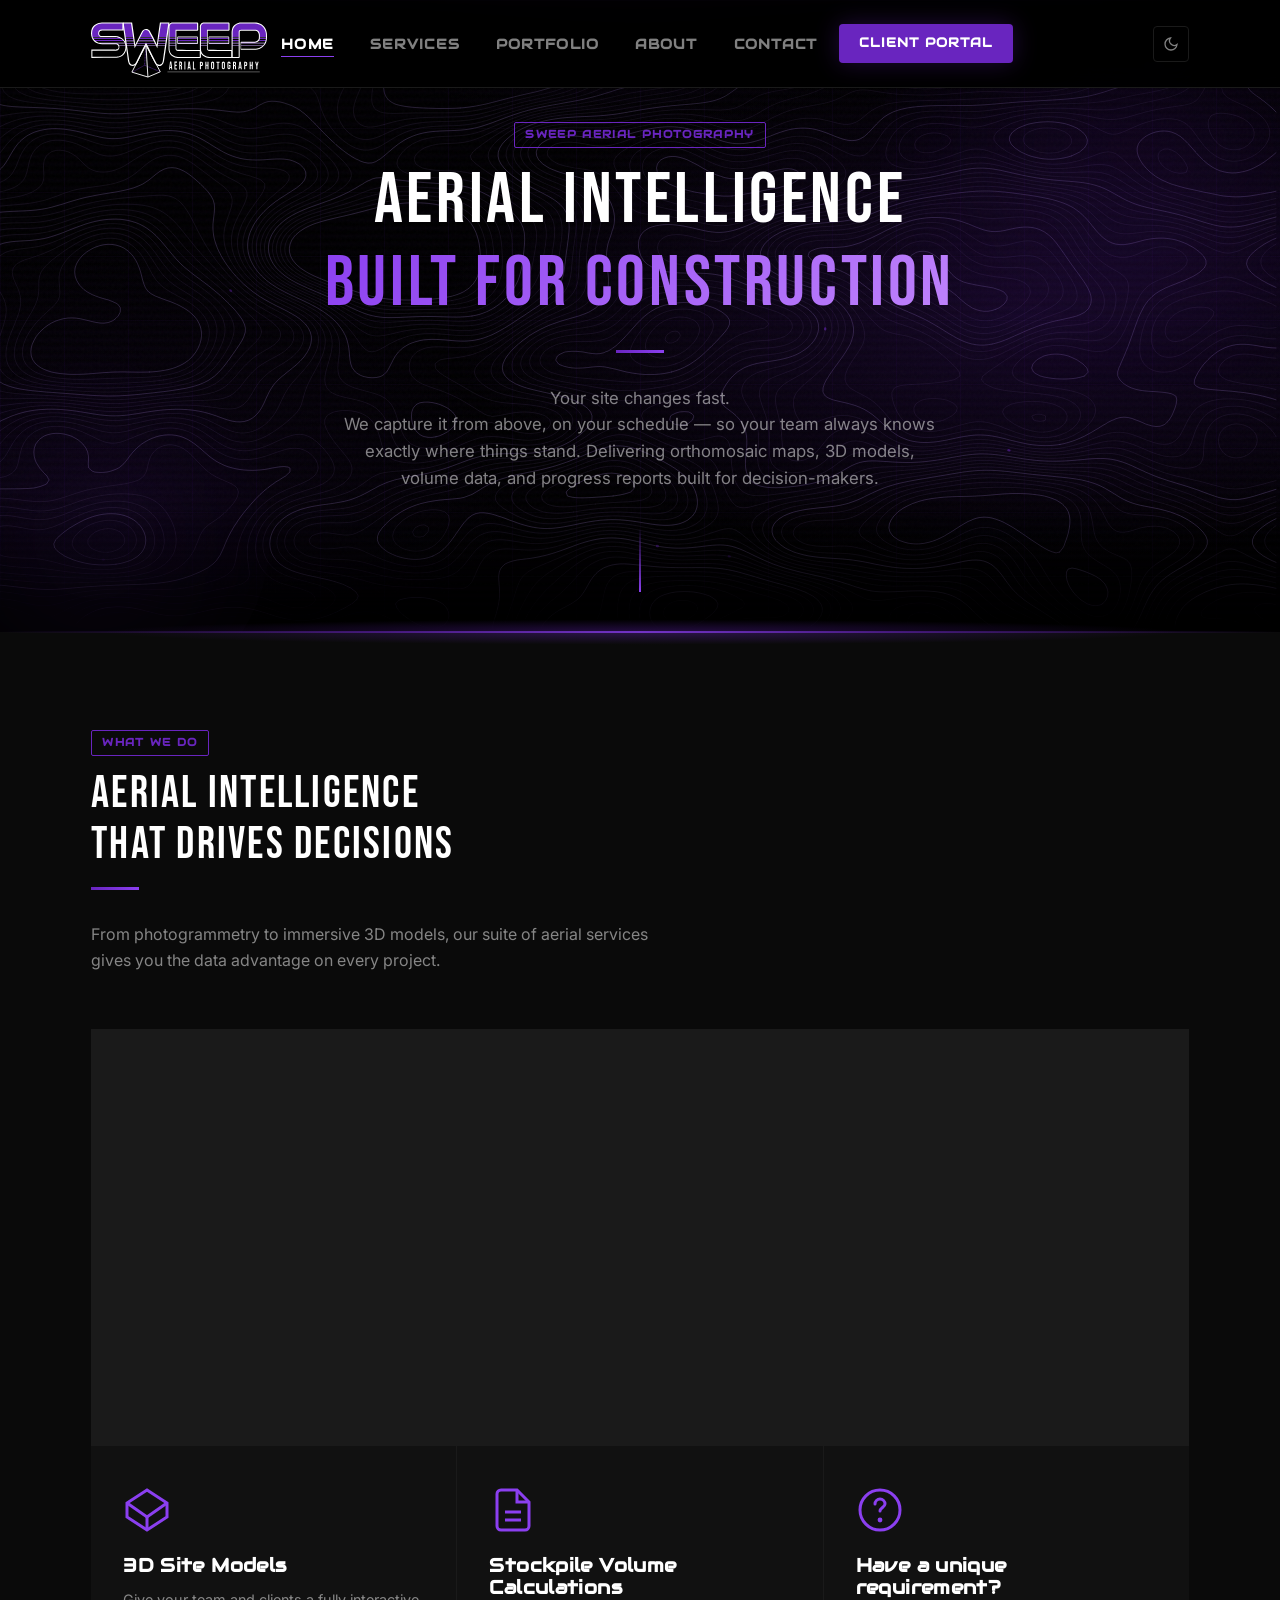
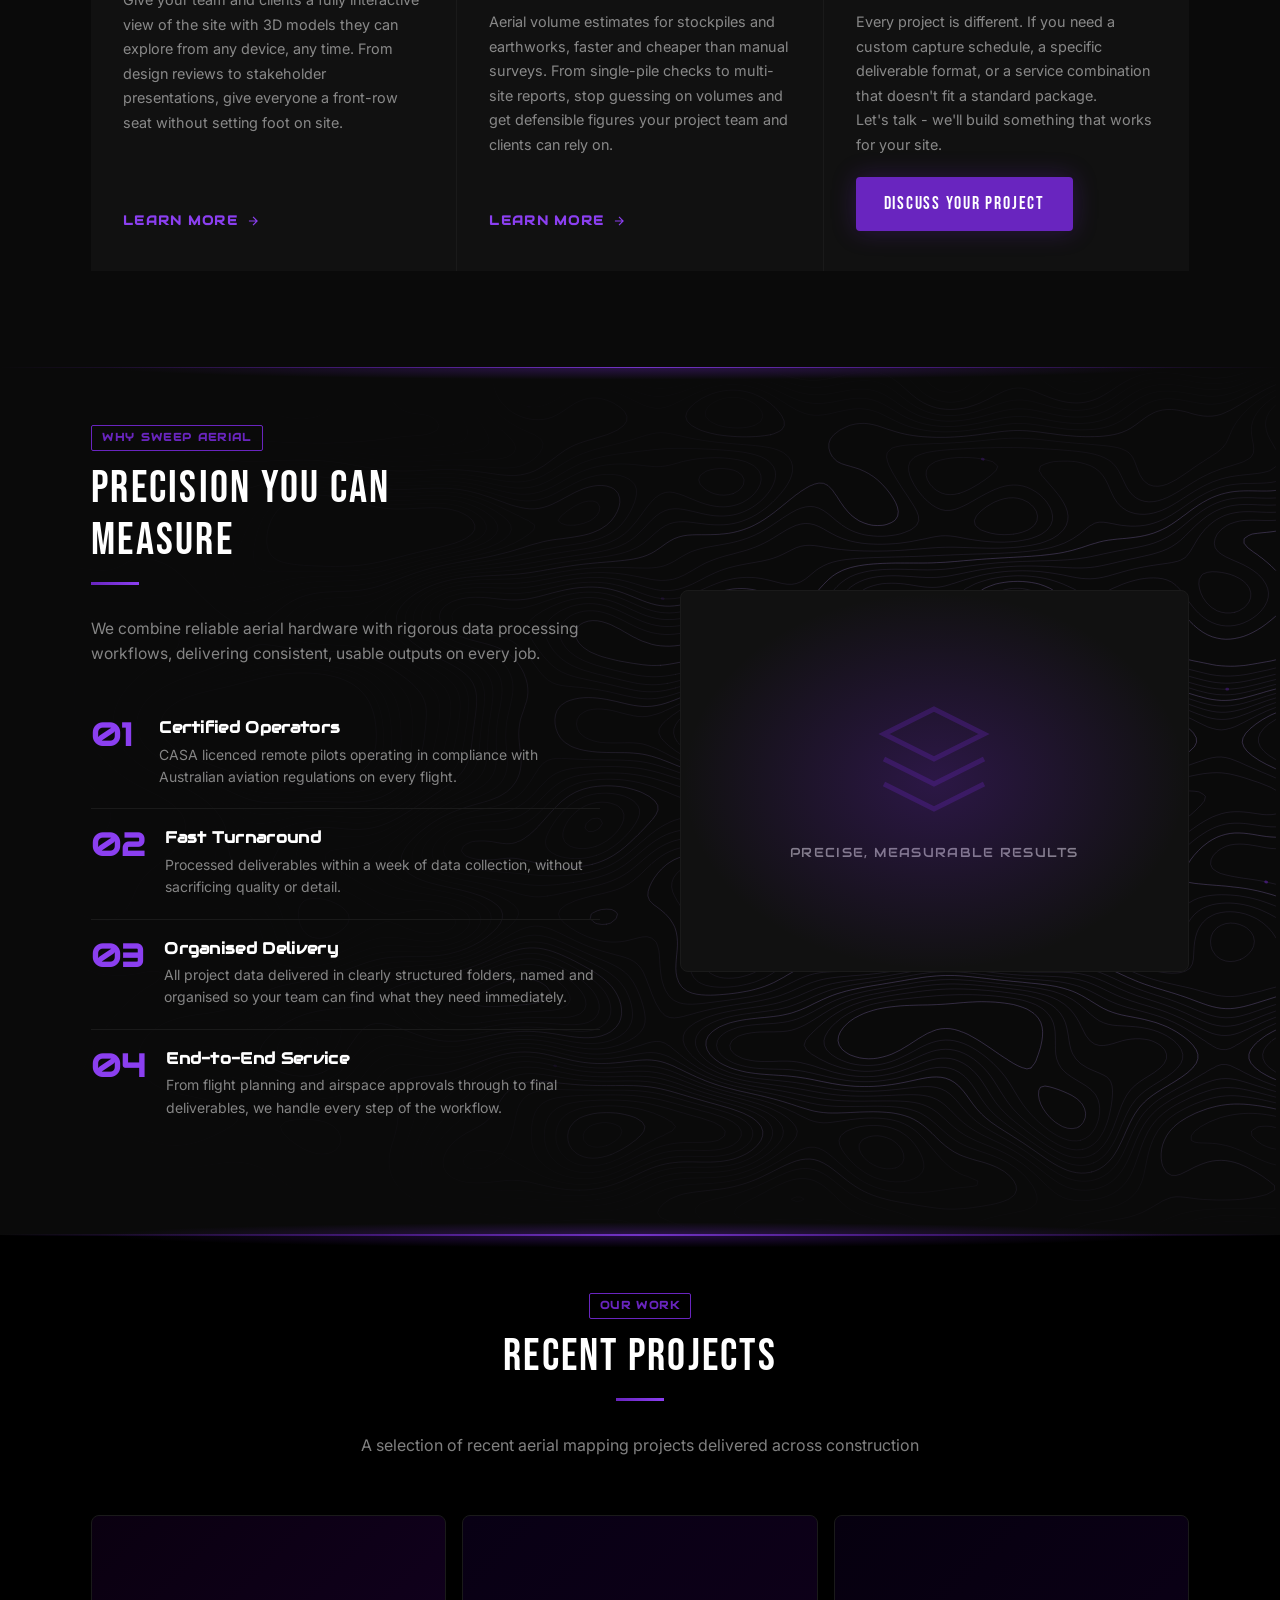
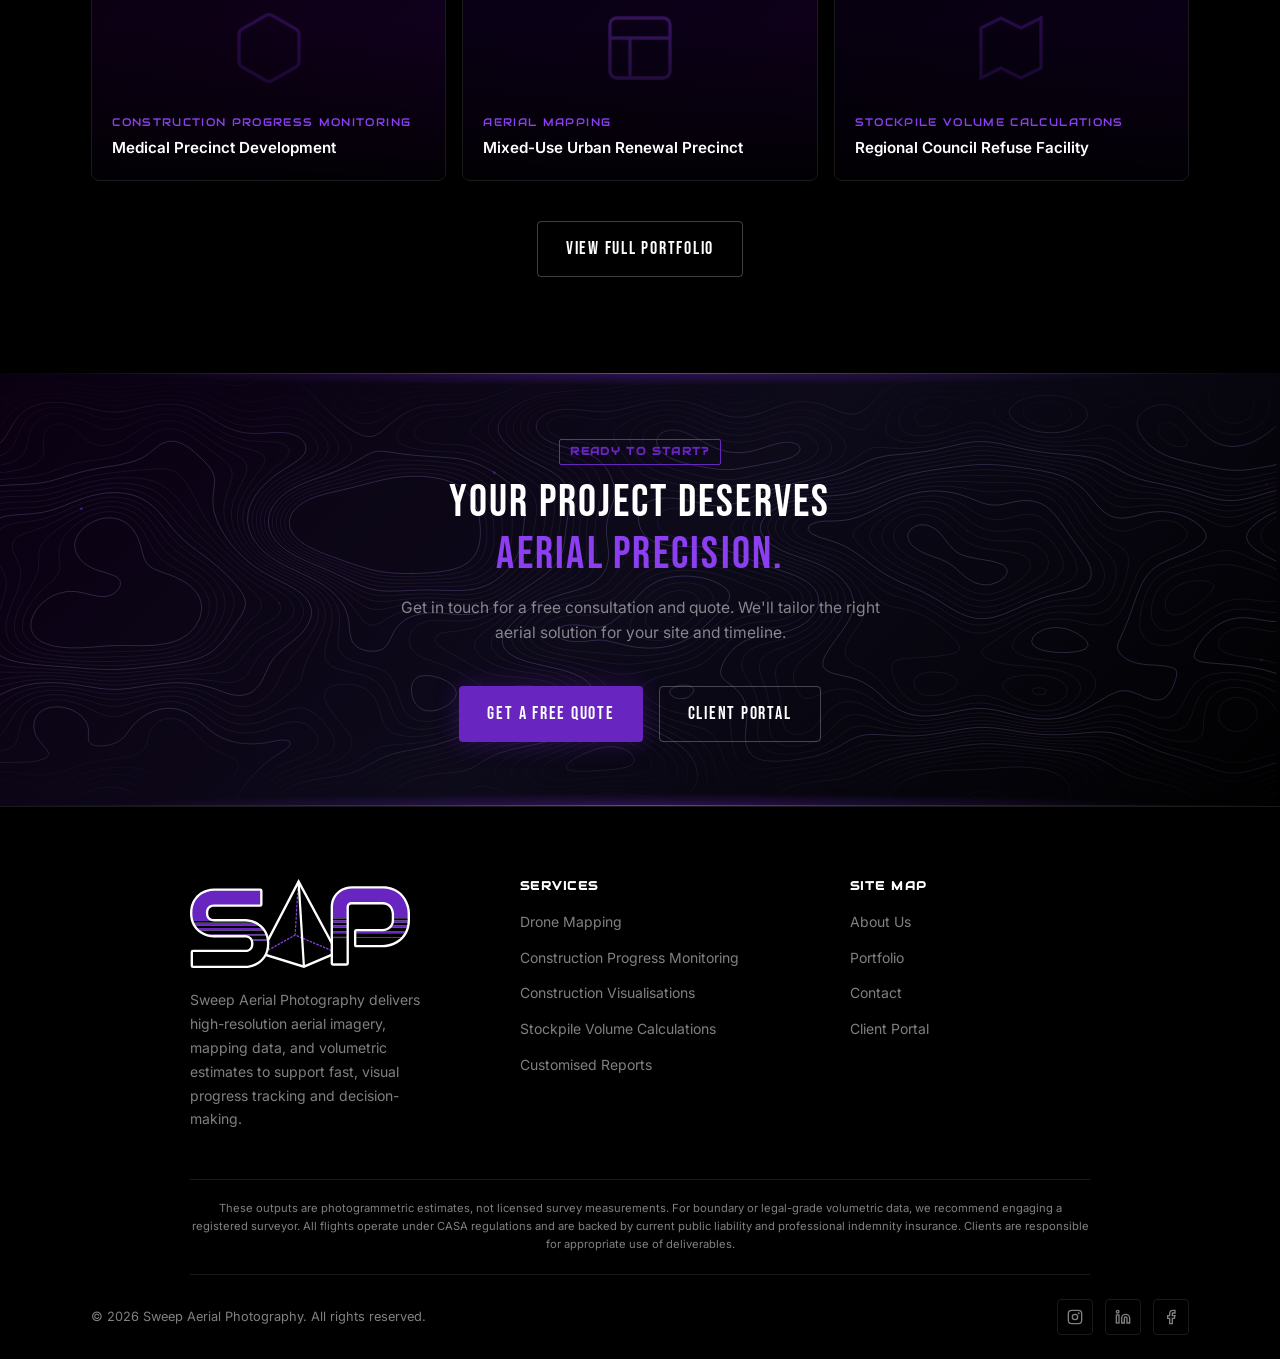
==== index.html @ 58df17b1 "Restructure URLs: home page becomes root, splash page moves to /splash - Rename index.html (coming s" ====
<!DOCTYPE html>
<html lang="en">
<head>
  <meta charset="UTF-8">
  <meta name="viewport" content="width=device-width, initial-scale=1.0">
  <link rel="preconnect" href="https://fonts.googleapis.com">
  <link rel="preconnect" href="https://fonts.gstatic.com" crossorigin>
  <meta name="author" content="Sweep Aerial Photography">
  <meta name="robots" content="index,follow">
  <meta name="twitter:image" content="https://sweepaerial.com.au/images/FullSweepLogoWhiteOutline.svg">
  <meta name="twitter:description" content="Drone mapping, aerial imagery, construction progress monitoring, stockpile volume calculations and 3D site models for the construction industry across South East Queensland. CASA-compliant operations. Fast turnaround. Get a free quote.">
  <meta name="twitter:title" content="Drone Mapping South East Queensland: Aerial Imagery & Construction Monitoring | Sweep Aerial Photography">
  <meta name="twitter:card" content="summary_large_image">
  <meta property="og:image" content="https://sweepaerial.com.au/images/FullSweepLogoWhiteOutline.svg">
  <meta property="og:url" content="https://sweepaerial.com.au/">
  <meta property="og:description" content="Drone mapping, aerial imagery, construction progress monitoring, stockpile volume calculations and 3D site models for the construction industry across South East Queensland. CASA-compliant operations. Fast turnaround. Get a free quote.">
  <meta property="og:title" content="Drone Mapping South East Queensland: Aerial Imagery & Construction Monitoring | Sweep Aerial Photography">
  <meta property="og:site_name" content="Sweep Aerial Photography">
  <meta property="og:type" content="website">
  <link rel="canonical" href="https://sweepaerial.com.au/">
  <meta name="keywords" content="drone mapping south east queensland, drone mapping brisbane, drone mapping gold coast, aerial mapping construction, construction progress monitoring, stockpile volume measurement, orthomosaic mapping, photogrammetry services, aerial photography construction">
  <title>Drone Mapping South East Queensland: Aerial Imagery & Construction Monitoring | Sweep Aerial Photography</title>
  <meta name="description" content="Drone mapping, aerial imagery, construction progress monitoring, stockpile volume calculations and 3D site models for the construction industry across South East Queensland. CASA-compliant operations. Fast turnaround. Get a free quote.">
  <link rel="icon" type="image/svg+xml" href="images/PyramidWhite.svg" id="favicon">
  <link rel="stylesheet" href="css/style.css">
  <script>(function(){var t=localStorage.getItem('theme')||'dark';document.documentElement.setAttribute('data-theme',t==='system'?(window.matchMedia('(prefers-color-scheme:dark)').matches?'dark':'light'):t);})();</script>
  <script type="application/ld+json">
{
  "@context": "https://schema.org",
  "@type": "ProfessionalService",
  "name": "Sweep Aerial Photography",
  "url": "https://sweepaerial.com.au",
  "logo": "https://sweepaerial.com.au/images/FullSweepLogoWhiteOutline.svg",
  "image": "https://sweepaerial.com.au/images/FullSweepLogoWhiteOutline.svg",
  "description": "Precision drone mapping, construction progress monitoring, stockpile volume calculations, 3D site models and construction visualisations across South East Queensland. All flight operations conducted under CASA regulations with current public liability and professional indemnity insurance.",
  "email": "hello@sweepaerial.com.au",
  "telephone": "+61411209280",
  "areaServed": { "@type": "Place", "name": "South East Queensland, Australia" },
  "serviceType": [
    "Drone Mapping",
    "Aerial Mapping",
    "Construction Progress Monitoring",
    "Stockpile Volume Calculation",
    "Construction Visualisation",
    "3D Site Models"
  ],
  "sameAs": []
}
</script>
</head>
<body>

<!-- ── Navbar ── -->
<nav class="navbar" id="navbar">
  <div class="container navbar__inner">
    <a href="index.html" class="navbar__logo">
      <img class="theme-logo" src="images/FullSweepLogoWhiteOutline.svg" alt="Sweep Aerial Photography logo — drone mapping for construction across South East Queensland" onerror="this.style.display='none'">
      
    </a>
    <ul class="navbar__links">
      <li><a href="index.html" class="active">Home</a></li>
      <li><a href="services.html">Services</a></li>
      <li><a href="portfolio.html">Portfolio</a></li>
      <li><a href="about.html">About</a></li>
      <li><a href="contact.html">Contact</a></li>
      <li><a href="portal.html" class="btn btn--primary">Client Portal</a></li>
    </ul>
    <button class="theme-toggle" id="themeToggle" aria-label="Toggle theme"></button>
    <button class="navbar__hamburger" aria-label="Menu">
      <span></span><span></span><span></span>
    </button>
  </div>
</nav>
<nav class="nav-mobile">
  <a href="index.html">Home</a>
  <a href="services.html">Services</a>
  <a href="portfolio.html">Portfolio</a>
  <a href="about.html">About</a>
  <a href="contact.html">Contact</a>
  <a href="portal.html">Client Portal</a>
</nav>

<!-- ── Hero ── -->
<section class="hero topo-bg-both">
  <div class="hero__bg"></div>
  <div class="hero__grid"></div>
  <div class="hero__noise" aria-hidden="true"></div>
  <div class="hero__scan"  aria-hidden="true"></div>
  <div class="hero__orb hero__orb--1" aria-hidden="true"></div>
  <div class="hero__orb hero__orb--2" aria-hidden="true"></div>
  
    <div class="container" style="position:relative;">
      <div class="tag fade-in">Sweep Aerial Photography</div>
        <h1 class="fade-in">Aerial Intelligence<br><span class="line-purple">Built For Construction</span></h1>
          <div class="divider divider--center fade-in"></div>
            <p class="fade-in" style="max-width:600px;margin:0 auto;font-size:1.05rem;">Your site changes fast.<br>We capture it from above, on your schedule — so your team always knows exactly where things stand. Delivering orthomosaic maps, 3D models, volume data, and progress reports built for decision-makers.</p>
    </div>
  <div class="hero__scroll">
    <div class="hero__scroll-line"></div>
  </div>
</section>

<!-- ── Services Overview ── -->
<section class="section" style="background: var(--black-soft);">
  <div class="container">
    <div class="section-header fade-in">
      <div class="tag">What We Do</div>
      <h2>Aerial Intelligence<br>That Drives Decisions</h2>
      <div class="divider"></div>
      <p>From photogrammetry to immersive 3D models, our suite of aerial services gives you the data advantage on every project.</p>
    </div>
    <div class="services-grid">
      <div class="service-card fade-in">
        <div class="service-card__icon">
          <svg viewBox="0 0 24 24" fill="none" stroke="currentColor" stroke-width="1.5">
            <polygon points="1 6 1 22 8 18 16 22 23 18 23 2 16 6 8 2 1 6"/>
            <line x1="8" y1="2" x2="8" y2="18"/>
            <line x1="16" y1="6" x2="16" y2="22"/>
          </svg>
        </div>
        <h3>Aerial Mapping</h3>
        <p>Capture your site in full detail with high-resolution aerial mapping. From early-stage planning to as-built documentation, skip the slow ground surveys and get the complete spatial picture in a single flight.</p>
        <a href="services.html" class="service-card__link">Learn more <svg width="14" height="14" viewBox="0 0 24 24" fill="none" stroke="currentColor" stroke-width="2"><path d="M5 12h14M12 5l7 7-7 7"/></svg></a>
      </div>
      <div class="service-card fade-in fade-in--delay-1">
        <div class="service-card__icon">
          <svg viewBox="0 0 24 24" fill="none" stroke="currentColor" stroke-width="1.5">
            <polygon points="12 2 2 7 12 12 22 7 12 2"/>
            <polyline points="2 17 12 22 22 17"/>
            <polyline points="2 12 12 17 22 12"/>
          </svg>
        </div>
        <h3>Construction Progress Monitoring</h3>
        <p>Document your project from above with scheduled drone captures. From groundbreaking to handover, cut the back-and-forth while tracking progress - evidencing disputes, and keeping stakeholders informed - reducing the need for site visits.</p>
        <a href="services.html" class="service-card__link">Learn more <svg width="14" height="14" viewBox="0 0 24 24" fill="none" stroke="currentColor" stroke-width="2"><path d="M5 12h14M12 5l7 7-7 7"/></svg></a>
      </div>
      <div class="service-card fade-in fade-in--delay-2">
        <div class="service-card__icon">
          <svg viewBox="0 0 24 24" fill="none" stroke="currentColor" stroke-width="1.5">
            <line x1="12" y1="2" x2="12" y2="22"/>
            <circle cx="12" cy="12" r="3"/>
            <polyline points="7 9 4 12 7 15"/>
            <polyline points="17 9 20 12 17 15"/>
          </svg>
        </div>
        <h3>Construction Visualisations</h3>
        <p>Bring your project to life for clients with polished aerial stills and edited video. From progress reviews to milestone presentations - replace phone snaps with imagery that actually shows the scale and detail of your work.</p>
        <a href="services.html" class="service-card__link">Learn more <svg width="14" height="14" viewBox="0 0 24 24" fill="none" stroke="currentColor" stroke-width="2"><path d="M5 12h14M12 5l7 7-7 7"/></svg></a>
      </div>
      <div class="service-card fade-in">
        <div class="service-card__icon">
          <svg viewBox="0 0 24 24" fill="none" stroke="currentColor" stroke-width="1.5">
            <polygon points="12 2 22 8.5 22 15.5 12 22 2 15.5 2 8.5 12 2"/>
            <line x1="12" y1="22" x2="12" y2="15.5"/>
            <polyline points="22 8.5 12 15.5 2 8.5"/>
          </svg>
        </div>
        <h3>3D Site Models</h3>
        <p>Give your team and clients a fully interactive view of the site with 3D models they can explore from any device, any time. From design reviews to stakeholder presentations, give everyone a front-row seat without setting foot on site.</p>
        <a href="services.html" class="service-card__link">Learn more <svg width="14" height="14" viewBox="0 0 24 24" fill="none" stroke="currentColor" stroke-width="2"><path d="M5 12h14M12 5l7 7-7 7"/></svg></a>
      </div>
      <div class="service-card fade-in fade-in--delay-1">
        <div class="service-card__icon">
          <svg viewBox="0 0 24 24" fill="none" stroke="currentColor" stroke-width="1.5">
            <path d="M14 2H6a2 2 0 00-2 2v16a2 2 0 002 2h12a2 2 0 002-2V8z"/>
            <polyline points="14 2 14 8 20 8"/>
            <line x1="16" y1="13" x2="8" y2="13"/>
            <line x1="16" y1="17" x2="8" y2="17"/>
          </svg>
        </div>
        <h3>Stockpile Volume Calculations</h3>
        <p>Aerial volume estimates for stockpiles and earthworks, faster and cheaper than manual surveys. From single-pile checks to multi-site reports, stop guessing on volumes and get defensible figures your project team and clients can rely on.</p>
        <a href="services.html" class="service-card__link">Learn more <svg width="14" height="14" viewBox="0 0 24 24" fill="none" stroke="currentColor" stroke-width="2"><path d="M5 12h14M12 5l7 7-7 7"/></svg></a>
      </div>
      <div class="service-card fade-in fade-in--delay-2">
        <div class="service-card__icon">
          <svg viewBox="0 0 24 24" fill="none" stroke="currentColor" stroke-width="1.5" stroke-linecap="round" stroke-linejoin="round">
            <circle cx="12" cy="12" r="10"/>
            <path d="M9.5 9a2.5 2.5 0 015 0c0 1.5-2.5 2-2.5 3.5"/>
            <circle cx="12" cy="17" r="1.2" fill="currentColor" stroke="none"/>
          </svg>
        </div>
        <h3>Have a unique requirement?</h3>
        <p>Every project is different. If you need a custom capture schedule, a specific deliverable format, or a service combination that doesn't fit a standard package.
          <br>Let's talk - we'll build something that works for your site.</p>
        <a href="contact.html" class="btn btn--primary">Discuss Your Project</a>
      </div>
    </div>
  </div>
</section>

<!-- ── Why Us ── -->
<section class="section why-us topo-bg-right">
  <div class="container">
    <div class="why-us__grid">
      <div>
        <div class="tag fade-in">Why Sweep Aerial</div>
        <h2 class="fade-in">Precision You Can<br>Measure</h2>
        <div class="divider fade-in"></div>
        <p class="fade-in">We combine reliable aerial hardware with rigorous data processing workflows, delivering consistent, usable outputs on every job.</p>
        <div class="why-us__list">
          <div class="why-us__item fade-in">
            <div class="why-us__num">01</div>
            <div class="why-us__text">
              <h4>Certified Operators</h4>
              <p>CASA licenced remote pilots operating in compliance with Australian aviation regulations on every flight.</p>
            </div>
          </div>
          <div class="why-us__item fade-in fade-in--delay-1">
            <div class="why-us__num">02</div>
            <div class="why-us__text">
              <h4>Fast Turnaround</h4>
              <p>Processed deliverables within a week of data collection, without sacrificing quality or detail.</p>
            </div>
          </div>
          <div class="why-us__item fade-in fade-in--delay-2">
            <div class="why-us__num">03</div>
            <div class="why-us__text">
              <h4>Organised Delivery</h4>
              <p>All project data delivered in clearly structured folders, named and organised so your team can find what they need immediately.</p>
            </div>
          </div>
          <div class="why-us__item fade-in fade-in--delay-3">
            <div class="why-us__num">04</div>
            <div class="why-us__text">
              <h4>End-to-End Service</h4>
              <p>From flight planning and airspace approvals through to final deliverables, we handle every step of the workflow.</p>
            </div>
          </div>
        </div>
      </div>
      <div class="why-us__visual fade-in">
        <div class="why-us__glow"></div>
        <div class="why-us__visual-inner">
          <svg viewBox="0 0 24 24" fill="none" stroke="currentColor" stroke-width="1">
            <path d="M12 2L2 7l10 5 10-5-10-5z"/>
            <path d="M2 17l10 5 10-5"/>
            <path d="M2 12l10 5 10-5"/>
          </svg>
          <p>Precise, measurable results</p>
        </div>
      </div>
    </div>
  </div>
</section>

<!-- ── Portfolio Preview ── -->
<section class="section" style="background:var(--black);">
  <div class="container">
    <div class="section-header section-header--center fade-in">
      <div class="tag">Our Work</div>
      <h2>Recent Projects</h2>
      <div class="divider divider--center"></div>
      <p>A selection of recent aerial mapping projects delivered across construction</p>
    </div>
    <div class="portfolio-grid">
      <div class="portfolio-card fade-in">
        <div class="portfolio-card__bg" style="background:linear-gradient(135deg,#0a0010,#120020);">
          <svg width="80" height="80" viewBox="0 0 24 24" fill="none" stroke="#6925bf" stroke-width="1" opacity="0.3"><path d="M21 16V8a2 2 0 00-1-1.73l-7-4a2 2 0 00-2 0l-7 4A2 2 0 003 8v8a2 2 0 001 1.73l7 4a2 2 0 002 0l7-4A2 2 0 0021 16z"/></svg>
        </div>
        <div class="portfolio-card__overlay">
          <div class="portfolio-card__type">Construction Progress Monitoring</div>
          <div class="portfolio-card__title">Medical Precinct Development</div>
        </div>
      </div>
      <div class="portfolio-card fade-in fade-in--delay-1">
        <div class="portfolio-card__bg" style="background:linear-gradient(135deg,#080014,#0f001a);">
          <svg width="80" height="80" viewBox="0 0 24 24" fill="none" stroke="#8b3ff0" stroke-width="1" opacity="0.3"><rect x="3" y="3" width="18" height="18" rx="2"/><path d="M3 9h18M9 21V9"/></svg>
        </div>
        <div class="portfolio-card__overlay">
          <div class="portfolio-card__type">Aerial Mapping</div>
          <div class="portfolio-card__title">Mixed-Use Urban Renewal Precinct</div>
        </div>
      </div>
      <div class="portfolio-card fade-in fade-in--delay-2">
        <div class="portfolio-card__bg" style="background:linear-gradient(135deg,#06000f,#0c0018);">
          <svg width="80" height="80" viewBox="0 0 24 24" fill="none" stroke="#6925bf" stroke-width="1" opacity="0.3"><polygon points="3 6 9 3 15 6 21 3 21 18 15 21 9 18 3 21 3 6"/></svg>
        </div>
        <div class="portfolio-card__overlay">
          <div class="portfolio-card__type">Stockpile Volume Calculations</div>
          <div class="portfolio-card__title">Regional Council Refuse Facility</div>
        </div>
      </div>
    </div>
    <div class="text-center fade-in">
      <a href="portfolio.html" class="btn btn--outline">View Full Portfolio</a>
    </div>
  </div>
</section>

<!-- ── CTA ── -->
<section class="section--sm topo-bg-both cta-banner">
  <div class="container text-center">
    <div class="tag fade-in">Ready to Start?</div>
    <h2 class="fade-in" style="margin-bottom:16px;">Your Project Deserves<br><span class="text-purple">Aerial Precision.</span></h2>
    <p class="fade-in" style="max-width:500px;margin:0 auto 40px;">Get in touch for a free consultation and quote. We'll tailor the right aerial solution for your site and timeline.</p>
    <div style="display:flex;gap:16px;justify-content:center;flex-wrap:wrap;" class="fade-in">
      <a href="contact.html" class="btn btn--primary">Get a Free Quote</a>
      <a href="portal.html" class="btn btn--outline">Client Portal</a>
    </div>
  </div>
</section>

<!-- ── Footer ── -->
<footer class="footer">
  <div class="container">
    <div class="footer__grid">
      <div class="footer__brand">
        <div class="footer__brand-logo">
          <img class="theme-logo theme-logo--sap" src="images/SAPWhite.svg" alt="Sweep Aerial Photography drone mapping services South East Queensland" onerror="this.style.display='none'">
        </div>
      <p>Sweep Aerial Photography delivers high-resolution aerial imagery, mapping data, and volumetric estimates to support fast, visual progress tracking and decision-making.</p>
      </div>
      <div class="footer__col">
        <h5>Services</h5>
        <ul>
          <li><a href="services.html">Drone Mapping</a></li>
          <li><a href="services.html">Construction Progress Monitoring</a></li>
          <li><a href="services.html">Construction Visualisations</a></li>
          <li><a href="services.html">Stockpile Volume Calculations</a></li>
          <li><a href="services.html">Customised Reports</a></li>
        </ul>
      </div>
      <div class="footer__col">
        <h5>Site Map</h5>
        <ul>
          <li><a href="about.html">About Us</a></li>
          <li><a href="portfolio.html">Portfolio</a></li>
          <li><a href="contact.html">Contact</a></li>
          <li><a href="portal.html">Client Portal</a></li>
        </ul>
      </div>
    </div>
    <div class="footer__disclaimer">
      These outputs are photogrammetric estimates, not licensed survey measurements. For boundary or legal-grade volumetric data, we recommend engaging a registered surveyor. All flights operate under CASA regulations and are backed by current public liability and professional indemnity insurance. Clients are responsible for appropriate use of deliverables.
    </div>
    <div class="footer__bottom">
      <div class="footer__copy">&copy; 2026 Sweep Aerial Photography. All rights reserved.</div>
      <div class="footer__social">
        <a href="#" aria-label="Instagram">
          <svg viewBox="0 0 24 24" fill="none" stroke="currentColor" stroke-width="2"><rect x="2" y="2" width="20" height="20" rx="5"/><circle cx="12" cy="12" r="4"/><circle cx="17.5" cy="6.5" r="0.5" fill="currentColor"/></svg>
        </a>
        <a href="#" aria-label="LinkedIn">
          <svg viewBox="0 0 24 24" fill="none" stroke="currentColor" stroke-width="2"><path d="M16 8a6 6 0 016 6v7h-4v-7a2 2 0 00-2-2 2 2 0 00-2 2v7h-4v-7a6 6 0 016-6z"/><rect x="2" y="9" width="4" height="12"/><circle cx="4" cy="4" r="2"/></svg>
        </a>
        <a href="#" aria-label="Facebook">
          <svg viewBox="0 0 24 24" fill="none" stroke="currentColor" stroke-width="2"><path d="M18 2h-3a5 5 0 00-5 5v3H7v4h3v8h4v-8h3l1-4h-4V7a1 1 0 011-1h3z"/></svg>
        </a>
      </div>
    </div>
  </div>
</footer>

<script src="js/main.js"></script>
</body>
</html>
---- css/style.css ----
/* ============================================
   SWEEP AERIAL PHOTOGRAPHY - Main Stylesheet
   ============================================ */

@import url('https://fonts.googleapis.com/css2?family=Audiowide&family=Bebas+Neue&family=Inter:wght@300;400;500;600&display=swap');

:root {
  --purple: #6925bf;
  --purple-light: #8b3ff0;
  --purple-dark: #4a1a8a;
  --purple-glow: rgba(105, 37, 191, 0.3);
  --black: #000000;
  --black-soft: #0a0a0a;
  --black-card: #111111;
  --black-border: #1a1a1a;
  --white: #ffffff;
  --white-dim: rgba(255, 255, 255, 0.85);
  --white-muted: rgba(255, 255, 255, 0.5);
  --white-subtle: rgba(255, 255, 255, 0.08);
  --font-heading: 'Audiowide', sans-serif;
  --font-accent: 'Bebas Neue', sans-serif;
  --font-body: 'Inter', sans-serif;
  --nav-height: 88px;
  --radius: 4px;
  --radius-lg: 8px;
  --transition: 0.3s cubic-bezier(0.4, 0, 0.2, 1);
}

/* ── Reset ── */
*, *::before, *::after { box-sizing: border-box; margin: 0; padding: 0; }
html { scroll-behavior: smooth; font-size: 16px; background-color: var(--black); }
body {
  font-family: var(--font-body);
  color: var(--white-dim);
  line-height: 1.6;
  overflow-x: hidden;
  position: relative;
}
/* Topo map background helpers. Apply one of these to a section (or
   to body) to overlay the topographic background.

   - .topo-bg-right : full on the right, fades out to the left
   - .topo-bg-left  : full on the left,  fades out to the right
   - .topo-bg-both  : full width, fades only at top and bottom
*/
.topo-bg-right,
.topo-bg-left,
.topo-bg-both {
  position: relative;
}
.topo-bg-right::before,
.topo-bg-left::before,
.topo-bg-both::before {
  content: "";
  position: absolute;
  inset: 0;
  pointer-events: none;
  z-index: 0;
  background-image: url('../images/topo-bg.svg');
  background-size: cover;
  background-repeat: no-repeat;
  opacity: 0.75;
}
.topo-bg-right::before { background-position: right center; }
.topo-bg-left::before  { background-position: left center;  }
.topo-bg-both::before  { background-position: center;       }
.carousel__card.topo-bg-right::before { background-image: url('../images/topo-bg-static.svg'); opacity: 1; filter: brightness(1.6) contrast(1.4); }
.carousel__card.topo-bg-right::after { opacity: 0.5; }
/* When applied to body, the topo should be fixed and behind everything. */
body.topo-bg-right::before,
body.topo-bg-left::before,
body.topo-bg-both::before {
  position: fixed;
  z-index: -1;
}
/* Lift direct children of a hero with topo above the pseudo-element. */
/* Lift content above the topo pseudo on any topo-bg section. */
.topo-bg-left > *,
.topo-bg-right > *,
.topo-bg-both > * { position: relative; z-index: 1; }
/* Hero is special: orbs/noise/scan are also direct children and
   should stay behind. Lift the content container + scroll indicator
   to a higher z-index than those decorative layers. */
.hero > .container,
.hero > .hero__scroll { z-index: 2; }
.hero > .hero__bg,
.hero > .hero__grid,
.hero > .hero__noise,
.hero > .hero__scan,
.hero > .hero__orb { z-index: 0; }

/* Topo sections get a soft vertical fade on the topo itself at top
   AND bottom, composited with the horizontal side-mask. */
.topo-bg-left::before {
  -webkit-mask-image:
    linear-gradient(to left,   transparent 0%, rgba(0,0,0,0.15) 35%, #000 65%),
    linear-gradient(to bottom, transparent 0%, #000 18%, #000 82%, transparent 100%);
          mask-image:
    linear-gradient(to left,   transparent 0%, rgba(0,0,0,0.15) 35%, #000 65%),
    linear-gradient(to bottom, transparent 0%, #000 18%, #000 82%, transparent 100%);
  -webkit-mask-composite: source-in;
          mask-composite: intersect;
}
.topo-bg-right::before {
  -webkit-mask-image:
    linear-gradient(to right,  transparent 0%, rgba(0,0,0,0.15) 35%, #000 65%),
    linear-gradient(to bottom, transparent 0%, #000 18%, #000 82%, transparent 100%);
          mask-image:
    linear-gradient(to right,  transparent 0%, rgba(0,0,0,0.15) 35%, #000 65%),
    linear-gradient(to bottom, transparent 0%, #000 18%, #000 82%, transparent 100%);
  -webkit-mask-composite: source-in;
          mask-composite: intersect;
}
.topo-bg-both::before {
  -webkit-mask-image: linear-gradient(to bottom, transparent 0%, #000 18%, #000 82%, transparent 100%);
          mask-image: linear-gradient(to bottom, transparent 0%, #000 18%, #000 82%, transparent 100%);
}

/* Hero decorative bg layers (orbs, noise, scan, grid, hero__bg) also
   fade out at the bottom toward the next section. */
.hero .hero__bg,
.hero .hero__grid,
.hero .hero__noise,
.hero .hero__scan,
.hero .hero__orb {
  -webkit-mask-image: linear-gradient(to bottom, #000 0%, #000 78%, transparent 100%);
          mask-image: linear-gradient(to bottom, #000 0%, #000 78%, transparent 100%);
}

/* Site-wide section divider: thin purple gradient line at the top of
   every section that follows another section. Topo sections retain
   their own top/bottom variant below. */
section { position: relative; }
section + section:not(.topo-bg-right):not(.topo-bg-left):not(.topo-bg-both)::before {
  content: "";
  position: absolute;
  left: 0;
  right: 0;
  top: 0;
  height: 18px;
  pointer-events: none;
  z-index: 1;
  background-image:
    linear-gradient(to right, transparent 0%, rgba(105,37,191,0.55) 30%, rgba(139,63,240,0.75) 50%, rgba(105,37,191,0.55) 70%, transparent 100%),
    radial-gradient(ellipse 60% 18px at 50% 0, rgba(105,37,191,0.35) 0%, transparent 70%);
  background-position: top, top;
  background-size: 100% 1px, 100% 18px;
  background-repeat: no-repeat;
}
/* Top + bottom accent dividers on every topo-bg section: a thin
   purple gradient line that fades at each end and glows softly. Body
   variants get full-viewport top/bottom lines. */
.topo-bg-left::after,
.topo-bg-right::after,
.topo-bg-both::after {
  content: "";
  position: absolute;
  left: 0;
  right: 0;
  top: 0;
  bottom: 0;
  pointer-events: none;
  z-index: 1;
  background-image:
    linear-gradient(to right, transparent 0%, rgba(105,37,191,0.55) 30%, rgba(139,63,240,0.75) 50%, rgba(105,37,191,0.55) 70%, transparent 100%),
    linear-gradient(to right, transparent 0%, rgba(105,37,191,0.55) 30%, rgba(139,63,240,0.75) 50%, rgba(105,37,191,0.55) 70%, transparent 100%),
    radial-gradient(ellipse 60% 18px at 50% 0,   rgba(105,37,191,0.35) 0%, transparent 70%),
    radial-gradient(ellipse 60% 18px at 50% 100%, rgba(105,37,191,0.35) 0%, transparent 70%);
  background-position: top, bottom, top, bottom;
  background-size: 100% 1px, 100% 1px, 100% 18px, 100% 18px;
  background-repeat: no-repeat;
}
body.topo-bg-left::after,
body.topo-bg-right::after,
body.topo-bg-both::after {
  position: fixed;
  z-index: -1;
}
img { max-width: 100%; display: block; }
a { color: inherit; text-decoration: none; }
ul { list-style: none; }
button { cursor: pointer; border: none; background: none; font-family: inherit; }
input, textarea, select {
  font-family: var(--font-body);
  background: transparent;
  border: none;
  outline: none;
  color: var(--white);
}

/* ── Typography ── */
h1, h2, h3, h4, h5 {
  font-family: var(--font-heading);
  font-weight: 700;
  line-height: 1.15;
  color: var(--white);
  letter-spacing: 0.02em;
}
h1, h2 {
  font-family: var(--font-accent);
  font-weight: 400;
  letter-spacing: 0.05em;
}
h1 { font-size: clamp(2.5rem, 6vw, 4.5rem); }
h2 { font-size: clamp(1.8rem, 4vw, 2.8rem); }
h3 { font-size: clamp(1.3rem, 2.5vw, 1.8rem); }
h4 { font-size: 1.2rem; }
p { font-size: 0.975rem; color: var(--white-muted); }

/* ── Utilities ── */
.container { max-width: 1200px; margin: 0 auto; padding: 0 clamp(24px, 4vw, 64px); }
@media (min-width: 1600px) {
  .container { max-width: 1440px; }
}
@media (min-width: 2000px) {
  .container { max-width: 1600px; }
}
.section { padding: 96px 0; }
.section + .section { padding-top: 56px; }
.section.carousel-section { padding: 56px 0; }
.carousel-section + .section { padding-top: 40px; }
.section--sm { padding: 64px 0; }
.text-purple { color: var(--purple-light); }
.text-center { text-align: center; }
.tag {
  display: inline-block;
  font-family: var(--font-heading);
  font-size: 0.7rem;
  font-weight: 600;
  letter-spacing: 0.12em;
  text-transform: uppercase;
  color: var(--purple);
  border: 1px solid var(--purple);
  border-radius: 2px;
  padding: 3px 10px;
  margin-bottom: 12px;
}
.divider {
  width: 48px;
  height: 3px;
  background: linear-gradient(90deg, var(--purple), var(--purple-light));
  margin: 16px 0 32px;
}
.divider--center { margin-left: auto; margin-right: auto; }

/* ── Buttons ── */
.btn {
  display: inline-flex;
  align-items: center;
  gap: 8px;
  font-family: var(--font-accent);
  font-size: 1.1rem;
  font-weight: 400;
  letter-spacing: 0.1em;
  text-transform: uppercase;
  padding: 13px 28px;
  border-radius: var(--radius);
  transition: var(--transition);
  position: relative;
  overflow: hidden;
}
.btn::before {
  content: '';
  position: absolute;
  inset: 0;
  background: rgba(255,255,255,0.06);
  opacity: 0;
  transition: var(--transition);
}
.btn:hover::before { opacity: 1; }
.btn--primary {
  background: var(--purple);
  color: #ffffff;
  box-shadow: 0 0 24px var(--purple-glow);
}
.btn--primary:hover {
  background: var(--purple-light);
  color: #ffffff;
  box-shadow: 0 0 36px var(--purple-glow);
  transform: translateY(-1px);
}
.btn--outline {
  background: transparent;
  color: #ffffff;
  border: 1px solid rgba(255,255,255,0.25);
}
/* Force white text on Client Portal links across all themes. Higher
   specificity than .navbar__links a so it actually wins. */
a[href="portal.html"],
.navbar__links a[href="portal.html"],
.nav-mobile a[href="portal.html"],
a[href="portal.html"].btn,
a[href="portal.html"].btn--outline,
a[href="portal.html"].btn--primary { color: #ffffff; }
a[href="portal.html"].btn--outline:hover,
a[href="portal.html"].btn--primary:hover { color: #ffffff; }

/* Get a Quote / outline buttons need to be visible on the light theme
   too. Switch them to brand purple text + border when in light mode. */
html[data-theme="light"] .btn--outline {
  color: var(--purple);
  border-color: var(--purple);
}
html[data-theme="light"] .btn--outline:hover {
  color: var(--purple-light);
  border-color: var(--purple-light);
}
.btn--outline:hover {
  border-color: var(--purple-light);
  color: var(--purple-light);
  transform: translateY(-1px);
}
.btn--ghost {
  background: transparent;
  color: var(--purple-light);
  padding-left: 0;
}
.btn--ghost:hover { gap: 12px; }

/* ── Navbar ── */
.navbar {
  position: fixed;
  top: 0; left: 0; right: 0;
  z-index: 1000;
  height: var(--nav-height);
  display: flex;
  align-items: center;
  background: rgba(0, 0, 0, 0.95);
  backdrop-filter: blur(12px);
  border-bottom: 1px solid var(--black-border);
  transition: var(--transition);
}
.navbar.scrolled {
  background: rgba(0, 0, 0, 0.95);
  backdrop-filter: blur(12px);
  border-bottom: 1px solid var(--black-border);
}
.navbar__inner {
  display: grid;
  grid-template-columns: 1fr auto 1fr;
  align-items: center;
  width: 100%;
}
.navbar__inner > .navbar__logo { justify-self: start; }
.navbar__inner > .theme-toggle { justify-self: end; }
.navbar__logo {
  display: flex;
  align-items: center;
}
.navbar__logo img {
  height: clamp(40px, 6vw, 68px);
  width: auto;
  margin: 4px 0 -8px;
  transition: height 0.2s ease;
}
.navbar__logo-text {
  font-family: var(--font-heading);
  font-size: 1.3rem;
  font-weight: 700;
  letter-spacing: 0.1em;
  color: var(--white);
}
.navbar__logo-text span { color: var(--purple-light); }
.navbar__links {
  display: flex;
  align-items: center;
  gap: 8px;
  justify-self: center;
}
.navbar__links a { white-space: nowrap; }
.navbar__links a {
  font-family: var(--font-heading);
  font-size: 0.875rem;
  font-weight: 600;
  letter-spacing: 0.08em;
  text-transform: uppercase;
  color: var(--white-muted);
  padding: 8px 14px;
  border-radius: var(--radius);
  transition: var(--transition);
  position: relative;
}
.navbar__links a::after {
  content: '';
  position: absolute;
  bottom: 4px; left: 14px; right: 14px;
  height: 1px;
  background: var(--purple-light);
  transform: scaleX(0);
  transition: var(--transition);
}
.navbar__links a:hover { color: var(--white); }
.navbar__links a:hover::after { transform: scaleX(1); }
.navbar__links a.active { color: var(--white); }
.navbar__links a.active::after { transform: scaleX(1); }
.navbar__links:has(a:not(.active):hover) a.active::after { transform: scaleX(0); }
.navbar__links .btn--primary { padding: 9px 20px; font-size: 0.8rem; }
.navbar__hamburger {
  display: none;
  flex-direction: column;
  gap: 5px;
  padding: 8px;
  background: transparent;
  cursor: pointer;
}
.navbar__hamburger span {
  display: block;
  width: 24px;
  height: 2px;
  background: var(--white);
  transition: var(--transition);
  transform-origin: center;
}
.navbar__hamburger span:nth-child(1) { background: var(--purple-light); }
.navbar__hamburger span:nth-child(3) { background: var(--purple-light); }
.navbar__hamburger.open span:nth-child(1) { transform: translateY(7px) rotate(45deg); background: var(--purple-light); }
.navbar__hamburger.open span:nth-child(2) { opacity: 0; }
.navbar__hamburger.open span:nth-child(3) { transform: translateY(-7px) rotate(-45deg); background: var(--white); }

/* ── Mobile Nav ── */
.nav-mobile {
  display: none;
  position: fixed;
  top: var(--nav-height);
  left: 0; right: 0;
  background: rgba(0,0,0,0.97);
  backdrop-filter: blur(16px);
  border-bottom: 1px solid var(--black-border);
  z-index: 999;
  padding: 16px 24px;
  flex-direction: column;
  gap: 4px;
}
.nav-mobile.open { display: flex; }
.nav-mobile a {
  font-family: var(--font-heading);
  font-size: 0.875rem;
  font-weight: 600;
  letter-spacing: 0.08em;
  text-transform: uppercase;
  color: var(--white-muted);
  padding: 10px 14px;
  border-radius: var(--radius);
  transition: var(--transition);
  position: relative;
}
.nav-mobile a::after {
  content: '';
  position: absolute;
  bottom: 4px; left: 14px; right: 14px;
  height: 1px;
  background: var(--purple-light);
  transform: scaleX(0);
  transition: var(--transition);
}
.nav-mobile a:hover { color: var(--white); }
.nav-mobile a:hover::after { transform: scaleX(1); }
.nav-mobile a.active { color: var(--white); }
.nav-mobile a.active::after { transform: scaleX(1); }
.nav-mobile:has(a:not(.active):hover) a.active::after { transform: scaleX(0); }

/* ── Hero ── */
.hero {
  position: relative;
  min-height: 600px;
  display: flex;
  align-items: center;
  overflow: hidden;
  background: transparent;
  padding-top: calc(var(--nav-height) + 32px);
  padding-bottom: 140px;
}
/* Hero background — matches the coming-soon (index.html) treatment:
   three layered radial gradients, faint scan lines, fractal noise,
   and two floating orbs. */
.hero__bg {
  position: absolute;
  inset: 0;
  background:
    radial-gradient(ellipse 70% 60% at 80% 50%, rgba(105,37,191,0.18) 0%, transparent 65%),
    radial-gradient(ellipse 50% 70% at 10% 80%, rgba(105,37,191,0.08) 0%, transparent 60%),
    radial-gradient(ellipse 40% 40% at 50% 0%,  rgba(105,37,191,0.06) 0%, transparent 55%);
}
.hero__grid {
  position: absolute;
  inset: 0;
  background-image:
    linear-gradient(rgba(105,37,191,0.055) 1px, transparent 1px),
    linear-gradient(90deg, rgba(105,37,191,0.055) 1px, transparent 1px);
  background-size: 64px 64px;
  mask-image: radial-gradient(ellipse 90% 90% at 50% 50%, black 20%, transparent 100%);
}
.hero__noise {
  position: absolute;
  inset: 0;
  pointer-events: none;
  opacity: 0.025;
  background-image: url("data:image/svg+xml,%3Csvg viewBox='0 0 256 256' xmlns='http://www.w3.org/2000/svg'%3E%3Cfilter id='noise'%3E%3CfeTurbulence type='fractalNoise' baseFrequency='0.9' numOctaves='4' stitchTiles='stitch'/%3E%3C/filter%3E%3Crect width='100%25' height='100%25' filter='url(%23noise)'/%3E%3C/svg%3E");
}
.hero__scan {
  position: absolute;
  inset: 0;
  pointer-events: none;
  background: linear-gradient(to bottom,
    transparent 0%,
    rgba(105,37,191,0.03) 50%,
    transparent 100%);
  background-size: 100% 8px;
  animation: heroScanMove 8s linear infinite;
}
@keyframes heroScanMove {
  0%   { background-position: 0 0; }
  100% { background-position: 0 800px; }
}
.hero__orb {
  position: absolute;
  border-radius: 50%;
  filter: blur(80px);
  pointer-events: none;
  animation: heroOrbFloat 12s ease-in-out infinite;
}
.hero__orb--1 {
  width: 500px; height: 500px;
  top: -100px; right: -100px;
  background: radial-gradient(circle, rgba(105,37,191,0.15) 0%, transparent 70%);
}
.hero__orb--2 {
  width: 350px; height: 350px;
  bottom: -80px; left: -80px;
  background: radial-gradient(circle, rgba(139,63,240,0.10) 0%, transparent 70%);
  animation-delay: -6s;
}
@keyframes heroOrbFloat {
  0%, 100% { transform: translate(0, 0)        scale(1);    }
  33%      { transform: translate(20px, -30px) scale(1.05); }
  66%      { transform: translate(-15px, 20px) scale(0.95); }
}
.hero__content {
  position: relative;
  z-index: 1;
  max-width: 700px;
}
.hero__eyebrow {
  display: flex;
  align-items: center;
  gap: 12px;
  margin-bottom: 24px;
  font-family: var(--font-heading);
  font-size: 0.8rem;
  font-weight: 600;
  letter-spacing: 0.15em;
  text-transform: uppercase;
  color: var(--purple);
}
.hero__eyebrow::before {
  content: '';
  width: 32px;
  height: 1px;
  background: var(--purple);
}
.hero h1 { margin-bottom: 24px; }
.hero h1 .line-purple {
  display: inline;
  background: linear-gradient(135deg, var(--purple-light), #c084fc);
  -webkit-background-clip: text;
  -webkit-text-fill-color: transparent;
  background-clip: text;
}
.hero__sub {
  font-size: 1.1rem;
  color: var(--white-muted);
  max-width: 540px;
  margin-bottom: 40px;
  line-height: 1.7;
}
.hero__actions { display: flex; gap: 16px; flex-wrap: wrap; }
.hero__scroll {
  position: absolute;
  bottom: 40px;
  left: 50%;
  transform: translateX(-50%);
  display: flex;
  flex-direction: column;
  align-items: center;
  gap: 8px;
  font-family: var(--font-heading);
  font-size: 0.8rem;
  font-weight: 600;
  letter-spacing: 0.18em;
  text-transform: uppercase;
  color: var(--purple-dark);
}
.hero__scroll-line {
  width: 2px;
  height: 64px;
  background: linear-gradient(to bottom, transparent, var(--purple-light));
  animation: scrollPulse 2s ease-in-out infinite;
}
@keyframes scrollPulse {
  0%, 100% { opacity: 0.4; transform: scaleY(0.85); }
  50% { opacity: 1; transform: scaleY(1); }
}

/* ── Stats Bar ── */
.stats {
  display: none; /* hidden for now */
  background: var(--black-card);
  border-top: 1px solid var(--black-border);
  border-bottom: 1px solid var(--black-border);
  padding: 40px 0;
}
.stats__grid {
  display: grid;
  grid-template-columns: repeat(4, 1fr);
  gap: 1px;
  background: var(--black-border);
}
.stats__item {
  background: var(--black-card);
  padding: 24px 32px;
  text-align: center;
}
.stats__number {
  font-family: var(--font-heading);
  font-size: 2.4rem;
  font-weight: 700;
  color: var(--purple-light);
  line-height: 1;
  margin-bottom: 6px;
}
.stats__label {
  font-size: 0.8rem;
  letter-spacing: 0.08em;
  text-transform: uppercase;
  color: var(--white-muted);
}

/* ── Section Headers ── */
.section-header { margin-bottom: 56px; }
.section-header--center { text-align: center; }
.section-header--center .divider { margin-left: auto; margin-right: auto; }
.section-header p { max-width: 600px; font-size: 1rem; margin-top: 12px; }
.section-header--center p { margin-left: auto; margin-right: auto; }

/* ── Service Cards (Homepage) ── */
.services-grid {
  display: grid;
  grid-template-columns: repeat(3, 1fr);
  gap: 1px;
  background: var(--black-border);
}
.service-card {
  background: var(--black-card);
  padding: 40px 32px;
  transition: var(--transition);
  position: relative;
  overflow: hidden;
  display: flex;
  flex-direction: column;
}
.service-card::before {
  content: '';
  position: absolute;
  bottom: 0; left: 0; right: 0;
  height: 2px;
  background: linear-gradient(90deg, var(--purple), var(--purple-light));
  transform: scaleX(0);
  transition: var(--transition);
}
.service-card:hover { background: #131313; }
.service-card:hover::before { transform: scaleX(1); }
.service-card__icon {
  width: 48px;
  height: 48px;
  margin-bottom: 20px;
  color: var(--purple-light);
}
.service-card__icon svg { width: 100%; height: 100%; }
.service-card h3 { margin-bottom: 12px; font-size: 1.2rem; }
.service-card p { font-size: 0.9rem; line-height: 1.7; margin-bottom: 20px; }
.service-card__link {
  font-family: var(--font-heading);
  font-size: 0.8rem;
  font-weight: 600;
  letter-spacing: 0.1em;
  text-transform: uppercase;
  color: var(--purple-light);
  display: flex;
  align-items: center;
  gap: 8px;
  transition: var(--transition);
  margin-top: auto;
  align-self: flex-start;
}
.service-card__link:hover { gap: 12px; }
.service-card > .btn { margin-top: auto; align-self: flex-start; }
.service-card__icon-spacer { width: 48px; height: 48px; margin-bottom: 20px; flex-shrink: 0; }

/* ── Why Us ── */
.why-us { background: var(--black-soft); }
.why-us__grid {
  display: grid;
  grid-template-columns: 1fr 1fr;
  gap: 80px;
  align-items: center;
}
.why-us__list { margin-top: 32px; }
.why-us__item {
  display: flex;
  gap: 20px;
  padding: 20px 0;
  border-bottom: 1px solid var(--black-border);
}
.why-us__item:last-child { border-bottom: none; }
.why-us__num {
  font-family: var(--font-heading);
  font-size: 2rem;
  font-weight: 700;
  color: var(--purple-light);
  line-height: 1;
  min-width: 48px;
  flex-shrink: 0;
  text-align: left;
}
.why-us__text h4 { margin-bottom: 6px; font-size: 1rem; }
.why-us__text p { font-size: 0.875rem; }
.why-us__visual {
  position: relative;
  aspect-ratio: 4/3;
  background: var(--black-card);
  border: 1px solid var(--black-border);
  border-radius: var(--radius-lg);
  overflow: hidden;
  display: flex;
  align-items: center;
  justify-content: center;
}
.why-us__visual-inner {
  text-align: center;
  padding: 40px;
}
.why-us__visual-inner svg {
  width: 120px;
  height: 120px;
  color: var(--purple);
  opacity: 0.3;
  margin: 0 auto 16px;
}
.why-us__visual-inner p {
  font-family: var(--font-heading);
  font-size: 0.8rem;
  letter-spacing: 0.1em;
  text-transform: uppercase;
}
.why-us__glow {
  position: absolute;
  inset: 0;
  background: radial-gradient(ellipse at center, var(--purple-glow) 0%, transparent 70%);
}

/* ── Portfolio Preview ── */
.portfolio-grid {
  display: grid;
  grid-template-columns: repeat(3, 1fr);
  gap: 16px;
  margin-bottom: 40px;
}
.portfolio-card {
  aspect-ratio: 4/3;
  background: var(--black-card);
  border: 1px solid var(--black-border);
  border-radius: var(--radius-lg);
  overflow: hidden;
  position: relative;
  transition: var(--transition);
  cursor: pointer;
}
.portfolio-card:hover { transform: translateY(-4px); border-color: var(--purple); }
.portfolio-card__bg {
  position: absolute;
  inset: 0;
  display: flex;
  align-items: center;
  justify-content: center;
}
.portfolio-card__overlay {
  position: absolute;
  inset: 0;
  background: linear-gradient(to top, rgba(0,0,0,0.85) 0%, transparent 60%);
  opacity: 1;
  transition: var(--transition);
  display: flex;
  flex-direction: column;
  justify-content: flex-end;
  padding: 20px;
}
.portfolio-card:hover .portfolio-card__overlay { background: linear-gradient(to top, rgba(0,0,0,0.95) 0%, rgba(0,0,0,0.3) 60%); }
.portfolio-card__type {
  font-family: var(--font-heading);
  font-size: 0.7rem;
  letter-spacing: 0.12em;
  text-transform: uppercase;
  color: var(--purple-light);
  margin-bottom: 4px;
}
.portfolio-card__title { font-size: 0.95rem; font-weight: 600; color: #ffffff; }

/* ── Services Page - Carousel ── */
.services-hero {
  padding-top: calc(var(--nav-height) + 80px);
  padding-bottom: 80px;
  background: var(--black);
  position: relative;
  overflow: hidden;
}
.services-hero::before {
  content: '';
  position: absolute;
  inset: 0;
  background: radial-gradient(ellipse 70% 50% at 50% 100%, var(--purple-glow) 0%, transparent 70%);
}
.hero > .container { text-align: center; }
.hero > .container p { margin-left: auto; margin-right: auto; }

.carousel {
  position: relative;
  overflow: hidden;
}
.carousel__track {
  display: flex;
  height: 700px;
  transition: transform 0.6s cubic-bezier(0.4, 0, 0.2, 1);
}
.carousel__slide {
  min-width: 100%;
  padding: 0 24px;
  display: flex;
  align-items: stretch;
}
.carousel__card {
  background:
    radial-gradient(ellipse 70% 60% at 80% 50%, rgba(105,37,191,0.18) 0%, transparent 65%),
    radial-gradient(ellipse 50% 70% at 10% 80%, rgba(105,37,191,0.08) 0%, transparent 60%),
    radial-gradient(ellipse 40% 40% at 50% 0%,  rgba(105,37,191,0.06) 0%, transparent 55%),
    var(--black-card);
  border: 1px solid var(--black-border);
  border-radius: var(--radius-lg);
  padding: 56px;
  display: grid;
  grid-template-columns: 1fr 1fr;
  gap: 64px;
  align-items: start;
  width: 100%;
  height: 100%;
  max-width: 1100px;
  margin: 0 auto;
}
.carousel__card-icon {
  width: 64px;
  height: 64px;
  background: var(--purple-glow);
  border: 1px solid var(--purple);
  border-radius: var(--radius-lg);
  display: flex;
  align-items: center;
  justify-content: center;
  margin-bottom: 24px;
  color: var(--purple-light);
}
.carousel__card-icon svg { width: 32px; height: 32px; }
.carousel__card h2 { margin-bottom: 16px; font-size: 2rem; }
.carousel__card-desc { font-size: 1rem; line-height: 1.75; margin-bottom: 24px; }
.carousel__deliverables {
  margin-top: 20px;
  padding: 16px 20px;
  background: var(--white-subtle);
  border: 1px solid var(--black-border);
  border-left: 2px solid var(--purple);
  border-radius: 0 var(--radius) var(--radius) 0;
}
.carousel__deliverables h4 {
  font-size: 0.8rem;
  font-weight: 600;
  letter-spacing: 0.12em;
  text-transform: uppercase;
  color: var(--purple);
  margin-bottom: 12px;
}
.carousel__deliverables li {
  display: flex;
  align-items: flex-start;
  gap: 10px;
  font-size: 0.9rem;
  color: var(--white-muted);
  padding: 6px 0;
}
.carousel__deliverables li::before {
  content: '';
  width: 6px;
  height: 6px;
  border-radius: 50%;
  background: var(--purple);
  margin-top: 7px;
  flex-shrink: 0;
}
.carousel__visual {
  aspect-ratio: 4/3;
  background: linear-gradient(135deg, var(--black) 0%, #0d0d1a 100%);
  border: 1px solid var(--black-border);
  border-radius: var(--radius-lg);
  display: flex;
  flex-direction: column;
  align-items: center;
  justify-content: center;
  gap: 16px;
  position: relative;
  overflow: hidden;
}
.carousel__visual-icon {
  color: var(--purple);
  opacity: 0.2;
}
.carousel__visual-icon svg { width: 96px; height: 96px; }
.carousel__visual-label {
  font-family: var(--font-heading);
  font-size: 0.75rem;
  letter-spacing: 0.12em;
  text-transform: uppercase;
  color: var(--white-muted);
}
.carousel__visual::before {
  content: '';
  position: absolute;
  inset: 0;
  background: radial-gradient(ellipse at center, var(--purple-glow) 0%, transparent 70%);
}

.carousel__controls {
  display: flex;
  align-items: center;
  justify-content: center;
  gap: 24px;
  margin-bottom: 40px;
}

.section-header + .carousel { margin-top: -32px; }
.carousel__btn {
  width: 48px;
  height: 48px;
  border-radius: 50%;
  border: 1px solid var(--black-border);
  background: var(--black-card);
  color: var(--white);
  display: flex;
  align-items: center;
  justify-content: center;
  transition: var(--transition);
  cursor: pointer;
}
.carousel__btn:hover {
  border-color: var(--purple);
  background: var(--purple-glow);
  color: var(--purple-light);
}
.carousel__btn svg { width: 20px; height: 20px; }
.carousel__dots { display: flex; gap: 8px; }
.carousel__dot {
  width: 8px;
  height: 8px;
  border-radius: 50%;
  background: var(--black-border);
  cursor: pointer;
  transition: var(--transition);
}
.carousel__dot.active {
  background: var(--purple);
  width: 24px;
  border-radius: 4px;
}
.carousel__progress {
  font-family: var(--font-heading);
  font-size: 0.8rem;
  color: var(--white-muted);
  min-width: 40px;
  text-align: center;
}

/* ── All Services List ── */
.all-services { background: var(--black-soft); }
.all-services__grid {
  display: grid;
  grid-template-columns: repeat(2, 1fr);
  gap: 24px;
}
.service-item {
  background: var(--black-card);
  border: 1px solid var(--black-border);
  border-radius: var(--radius-lg);
  padding: 32px;
  display: flex;
  gap: 24px;
  transition: var(--transition);
}
.service-item:hover {
  border-color: var(--purple);
  transform: translateY(-2px);
}
.service-item__icon {
  width: 48px;
  height: 48px;
  background: var(--purple-glow);
  border: 1px solid rgba(105,37,191,0.3);
  border-radius: var(--radius);
  display: flex;
  align-items: center;
  justify-content: center;
  flex-shrink: 0;
  color: var(--purple-light);
}
.service-item__icon svg { width: 24px; height: 24px; }
.service-item h3 { font-size: 1.1rem; margin-bottom: 8px; }
.service-item p { font-size: 0.875rem; line-height: 1.65; }

/* ── Portfolio Page ── */
.portfolio-filters {
  display: flex;
  gap: 8px;
  flex-wrap: wrap;
  margin-bottom: 40px;
}
.filter-btn {
  font-family: var(--font-heading);
  font-size: 0.8rem;
  font-weight: 600;
  letter-spacing: 0.08em;
  text-transform: uppercase;
  padding: 8px 18px;
  border-radius: 2px;
  border: 1px solid var(--black-border);
  background: var(--black-card);
  color: var(--white-muted);
  transition: var(--transition);
  cursor: pointer;
}
.filter-btn:hover { border-color: var(--purple); color: var(--white); }
.filter-btn.active {
  background: var(--purple);
  border-color: var(--purple);
  color: var(--white);
}
.portfolio-full-grid {
  display: grid;
  grid-template-columns: repeat(3, 1fr);
  gap: 20px;
}
.portfolio-item {
  background: var(--black-card);
  border: 1px solid var(--black-border);
  border-radius: var(--radius-lg);
  overflow: hidden;
  transition: var(--transition);
  cursor: pointer;
}
.portfolio-item:hover { border-color: var(--purple); transform: translateY(-4px); }
.portfolio-item__thumb {
  aspect-ratio: 16/10;
  background: var(--black);
  display: flex;
  align-items: center;
  justify-content: center;
  overflow: hidden;
  position: relative;
}
.portfolio-item__thumb-bg {
  position: absolute;
  inset: 0;
  display: flex;
  align-items: center;
  justify-content: center;
  color: var(--purple);
  opacity: 0.15;
}
.portfolio-item__thumb-bg svg { width: 80px; height: 80px; }
.portfolio-item__body { padding: 20px; }
.portfolio-item__badge {
  font-family: var(--font-heading);
  font-size: 0.65rem;
  font-weight: 600;
  letter-spacing: 0.12em;
  text-transform: uppercase;
  color: var(--purple-light);
  border: 1px solid rgba(105,37,191,0.3);
  padding: 2px 8px;
  border-radius: 2px;
  display: inline-block;
  margin-bottom: 8px;
}
.portfolio-item__title { font-size: 1rem; margin-bottom: 6px; }
.portfolio-item__desc { font-size: 0.85rem; line-height: 1.6; }

/* ── About Page ── */
.about-hero__grid {
  display: grid;
  grid-template-columns: 1fr 1fr;
  gap: 80px;
  align-items: center;
  position: relative;
}
.about-story h1 { margin-bottom: 24px; }
.about-story p { margin-bottom: 16px; line-height: 1.75; }
.about-visual {
  background: var(--black-card);
  border: 1px solid var(--black-border);
  border-radius: var(--radius-lg);
  padding: 48px;
  text-align: center;
}
.about-visual svg {
  width: 160px;
  height: 160px;
  color: var(--purple);
  opacity: 0.25;
  margin: 0 auto 24px;
}
.mission { background: var(--black-soft); }
.mission__grid {
  display: grid;
  grid-template-columns: repeat(3, 1fr);
  gap: 1px;
  background: var(--black-border);
  border: 1px solid var(--black-border);
  border-radius: var(--radius-lg);
  overflow: hidden;
  margin-top: 48px;
}
.mission__item {
  background: var(--black-card);
  padding: 40px 32px;
  text-align: center;
}
.mission__item-icon {
  width: 48px;
  height: 48px;
  margin: 0 auto 16px;
  color: var(--purple-light);
}
.mission__item-icon svg { width: 100%; height: 100%; }
.mission__item h4 { margin-bottom: 10px; }
.mission__item p { font-size: 0.875rem; }
.team { padding: 96px 0; }
.team__grid {
  display: grid;
  grid-template-columns: repeat(3, 1fr);
  gap: 24px;
  margin-top: 48px;
}
.team-card {
  background: var(--black-card);
  border: 1px solid var(--black-border);
  border-radius: var(--radius-lg);
  overflow: hidden;
  transition: var(--transition);
}
.team-card:hover { border-color: var(--purple); }
.team-card__avatar {
  aspect-ratio: 1;
  background: linear-gradient(135deg, var(--black) 0%, #0d0a1a 100%);
  display: flex;
  align-items: center;
  justify-content: center;
  color: var(--purple);
  opacity: 0.5;
}
.team-card__avatar svg { width: 80px; height: 80px; }
.team-card__body { padding: 24px; }
.team-card__name { font-size: 1.1rem; margin-bottom: 4px; }
.team-card__role {
  font-family: var(--font-heading);
  font-size: 0.75rem;
  letter-spacing: 0.1em;
  text-transform: uppercase;
  color: var(--purple-light);
  margin-bottom: 12px;
}
.team-card__bio { font-size: 0.875rem; line-height: 1.65; }
.tech-stack { background: var(--black-soft); }
.tech-grid {
  display: grid;
  grid-template-columns: repeat(4, 1fr);
  gap: 1px;
  background: var(--black-border);
  border: 1px solid var(--black-border);
  border-radius: var(--radius-lg);
  overflow: hidden;
  margin-top: 48px;
}
.tech-card {
  background: var(--black-card);
  padding: 40px 32px;
  text-align: center;
}
.tech-card__icon {
  width: 48px;
  height: 48px;
  margin: 0 auto 16px;
  color: var(--purple-light);
}
.tech-card__icon svg { width: 100%; height: 100%; }
.tech-card__title { margin-bottom: 10px; }
.tech-card__list {
  list-style: none;
  padding: 0;
  margin: 0;
}
.tech-card__list li {
  font-size: 0.875rem;
  padding: 4px 0;
}

/* ── Contact Page ── */
.contact-grid {
  display: grid;
  grid-template-columns: 2fr 1fr;
  gap: 64px;
  align-items: start;
}
.contact-form-wrap {
  background: var(--black-card);
  border: 1px solid var(--black-border);
  border-radius: var(--radius-lg);
  padding: 48px;
}
.contact-form-wrap h2 { margin-bottom: 8px; }
.contact-form-wrap > p { margin-bottom: 36px; }
.form-group { margin-bottom: 24px; }
.form-label {
  display: block;
  font-family: var(--font-heading);
  font-size: 0.75rem;
  font-weight: 600;
  letter-spacing: 0.1em;
  text-transform: uppercase;
  color: var(--white-muted);
  margin-bottom: 8px;
}
.form-control {
  width: 100%;
  background: var(--black);
  border: 1px solid var(--black-border);
  border-radius: var(--radius);
  padding: 13px 16px;
  font-size: 0.95rem;
  color: var(--white);
  transition: var(--transition);
}
.form-control:focus { border-color: var(--purple); outline: none; }
.form-control::placeholder { color: rgba(255,255,255,0.2); }
select.form-control option { background: var(--black-card); }
textarea.form-control { resize: vertical; min-height: 140px; }
.form-row { display: grid; grid-template-columns: 1fr 1fr; gap: 16px; }
.form-submit { margin-top: 8px; width: 100%; justify-content: center; }
.contact-info { display: flex; flex-direction: column; gap: 24px; }
.contact-info-card {
  background: var(--black-card);
  border: 1px solid var(--black-border);
  border-radius: var(--radius-lg);
  padding: 28px;
}
.contact-info-card h4 { margin-bottom: 16px; font-size: 1rem; }
.contact-info-item {
  display: flex;
  gap: 12px;
  margin-bottom: 14px;
  align-items: flex-start;
}
.contact-info-item:last-child { margin-bottom: 0; }
.contact-info-item svg {
  width: 18px;
  height: 18px;
  color: var(--purple-light);
  flex-shrink: 0;
  margin-top: 1px;
}
.contact-info-item span { font-size: 0.9rem; color: var(--white-muted); }
.service-select-note { font-size: 0.8rem; color: var(--white-muted); margin-top: 6px; }
.form-success {
  display: none;
  text-align: center;
  padding: 40px;
}
.form-success svg { width: 48px; height: 48px; color: var(--purple-light); margin: 0 auto 16px; }
.form-success h3 { margin-bottom: 8px; }

/* ── Portal ── */
.portal-wrap {
  min-height: 100vh;
  display: flex;
  align-items: center;
  justify-content: center;
  background: var(--black);
  position: relative;
  overflow: hidden;
}
.portal-wrap::before {
  content: '';
  position: absolute;
  inset: 0;
  background:
    radial-gradient(ellipse 60% 60% at 30% 50%, rgba(105,37,191,0.15) 0%, transparent 70%),
    radial-gradient(ellipse 40% 40% at 80% 20%, rgba(105,37,191,0.08) 0%, transparent 60%);
}
.portal-grid-bg {
  position: absolute;
  inset: 0;
  background-image:
    linear-gradient(rgba(105,37,191,0.05) 1px, transparent 1px),
    linear-gradient(90deg, rgba(105,37,191,0.05) 1px, transparent 1px);
  background-size: 60px 60px;
}
.portal-box {
  position: relative;
  z-index: 1;
  width: 100%;
  max-width: 440px;
  background: var(--black-card);
  border: 1px solid var(--black-border);
  border-radius: var(--radius-lg);
  padding: 48px;
}
.portal-logo {
  text-align: center;
  margin-bottom: 40px;
}
.portal-logo img { height: 56px; margin: 0 auto 12px; }
.portal-logo-text {
  font-family: var(--font-heading);
  font-size: 1.4rem;
  font-weight: 700;
  letter-spacing: 0.1em;
}
.portal-logo-text span { color: var(--purple-light); }
.portal-logo-sub {
  font-size: 0.8rem;
  color: var(--white-muted);
  margin-top: 4px;
}
.portal-box h2 { font-size: 1.6rem; margin-bottom: 6px; }
.portal-box > p { font-size: 0.875rem; margin-bottom: 32px; }
.portal-error {
  background: rgba(239, 68, 68, 0.1);
  border: 1px solid rgba(239, 68, 68, 0.3);
  border-radius: var(--radius);
  padding: 12px 16px;
  font-size: 0.875rem;
  color: #fca5a5;
  margin-bottom: 20px;
  display: none;
}
.portal-demo-note {
  margin-top: 24px;
  padding: 14px 16px;
  background: var(--white-subtle);
  border-left: 2px solid var(--purple);
  border-radius: 0 var(--radius) var(--radius) 0;
  font-size: 0.8rem;
  color: var(--white-muted);
}
.portal-demo-note strong { color: var(--purple-light); }

/* ── Dashboard ── */
.dashboard {
  min-height: 100vh;
  background: var(--black-soft);
}
.dashboard-sidebar {
  position: fixed;
  top: 0; left: 0;
  width: 240px;
  height: 100vh;
  background: var(--black);
  border-right: 1px solid var(--black-border);
  z-index: 100;
  display: flex;
  flex-direction: column;
}
.dashboard-sidebar__logo {
  padding: 24px;
  border-bottom: 1px solid var(--black-border);
}
.dashboard-sidebar__logo-text {
  font-family: var(--font-heading);
  font-size: 1.1rem;
  font-weight: 700;
  letter-spacing: 0.08em;
}
.dashboard-sidebar__logo-text span { color: var(--purple-light); }
.dashboard-sidebar__nav { flex: 1; padding: 16px 12px; }
.dashboard-sidebar__nav a {
  display: flex;
  align-items: center;
  gap: 12px;
  padding: 11px 14px;
  border-radius: var(--radius);
  font-family: var(--font-heading);
  font-size: 0.85rem;
  font-weight: 600;
  letter-spacing: 0.06em;
  text-transform: uppercase;
  color: var(--white-muted);
  transition: var(--transition);
  margin-bottom: 2px;
}
.dashboard-sidebar__nav a svg { width: 18px; height: 18px; }
.dashboard-sidebar__nav a:hover { background: var(--white-subtle); color: var(--white); }
.dashboard-sidebar__nav a.active { background: var(--purple-glow); color: var(--purple-light); }
.dashboard-sidebar__footer {
  padding: 16px;
  border-top: 1px solid var(--black-border);
}
.dashboard-sidebar__user {
  display: flex;
  align-items: center;
  gap: 10px;
  margin-bottom: 12px;
}
.dashboard-sidebar__avatar {
  width: 36px;
  height: 36px;
  border-radius: 50%;
  background: var(--purple-glow);
  border: 1px solid var(--purple);
  display: flex;
  align-items: center;
  justify-content: center;
  color: var(--purple-light);
  font-family: var(--font-heading);
  font-weight: 700;
  font-size: 0.9rem;
}
.dashboard-sidebar__user-info { flex: 1; min-width: 0; }
.dashboard-sidebar__user-name { font-size: 0.85rem; font-weight: 600; white-space: nowrap; overflow: hidden; text-overflow: ellipsis; }
.dashboard-sidebar__user-role { font-size: 0.7rem; color: var(--white-muted); }
.dashboard-sidebar__logout {
  width: 100%;
  display: flex;
  align-items: center;
  gap: 8px;
  padding: 10px 14px;
  border-radius: var(--radius);
  font-family: var(--font-heading);
  font-size: 0.8rem;
  font-weight: 600;
  letter-spacing: 0.06em;
  text-transform: uppercase;
  color: var(--white-muted);
  background: transparent;
  border: 1px solid var(--black-border);
  cursor: pointer;
  transition: var(--transition);
}
.dashboard-sidebar__logout:hover { border-color: rgba(239,68,68,0.4); color: #fca5a5; }
.dashboard-sidebar__logout svg { width: 16px; height: 16px; }
.dashboard-main {
  margin-left: 240px;
  min-height: 100vh;
  padding: 40px;
}
.dashboard-header {
  display: flex;
  align-items: flex-start;
  justify-content: space-between;
  margin-bottom: 40px;
}
.dashboard-header h1 { font-size: 2rem; margin-bottom: 4px; }
.dashboard-header p { font-size: 0.875rem; }
.dashboard-stats {
  display: grid;
  grid-template-columns: repeat(4, 1fr);
  gap: 16px;
  margin-bottom: 40px;
}
.dashboard-stat {
  background: var(--black);
  border: 1px solid var(--black-border);
  border-radius: var(--radius-lg);
  padding: 24px;
}
.dashboard-stat__num {
  font-family: var(--font-heading);
  font-size: 2rem;
  font-weight: 700;
  color: var(--purple-light);
  margin-bottom: 4px;
}
.dashboard-stat__label { font-size: 0.8rem; color: var(--white-muted); }
.dashboard-projects { margin-bottom: 40px; }
.dashboard-section-title {
  font-family: var(--font-heading);
  font-size: 1rem;
  font-weight: 700;
  letter-spacing: 0.08em;
  text-transform: uppercase;
  margin-bottom: 16px;
  color: var(--white);
  display: flex;
  align-items: center;
  justify-content: space-between;
}
.project-card {
  background: var(--black);
  border: 1px solid var(--black-border);
  border-radius: var(--radius-lg);
  padding: 24px;
  margin-bottom: 12px;
  display: grid;
  grid-template-columns: 1fr auto;
  gap: 24px;
  align-items: center;
  transition: var(--transition);
}
.project-card:hover { border-color: var(--purple); }
.project-card__name { font-weight: 600; margin-bottom: 4px; }
.project-card__meta { font-size: 0.8rem; color: var(--white-muted); display: flex; gap: 16px; }
.project-card__type {
  font-family: var(--font-heading);
  font-size: 0.65rem;
  letter-spacing: 0.1em;
  text-transform: uppercase;
  color: var(--purple-light);
  border: 1px solid rgba(105,37,191,0.3);
  padding: 2px 8px;
  border-radius: 2px;
}
.status-badge {
  font-family: var(--font-heading);
  font-size: 0.65rem;
  font-weight: 600;
  letter-spacing: 0.1em;
  text-transform: uppercase;
  padding: 4px 10px;
  border-radius: 2px;
}
.status-badge--complete { background: rgba(34,197,94,0.15); color: #4ade80; border: 1px solid rgba(34,197,94,0.3); }
.status-badge--progress { background: rgba(245,158,11,0.15); color: #fbbf24; border: 1px solid rgba(245,158,11,0.3); }
.status-badge--review { background: var(--purple-glow); color: var(--purple-light); border: 1px solid rgba(105,37,191,0.3); }
.project-card__actions { display: flex; gap: 8px; align-items: center; }
.deliverable-list { display: flex; flex-direction: column; gap: 8px; }
.deliverable-item {
  background: var(--black);
  border: 1px solid var(--black-border);
  border-radius: var(--radius);
  padding: 16px 20px;
  display: flex;
  align-items: center;
  gap: 16px;
  transition: var(--transition);
}
.deliverable-item:hover { border-color: var(--purple); }
.deliverable-item__icon { color: var(--purple-light); }
.deliverable-item__icon svg { width: 20px; height: 20px; }
.deliverable-item__info { flex: 1; }
.deliverable-item__name { font-size: 0.9rem; font-weight: 600; margin-bottom: 2px; }
.deliverable-item__meta { font-size: 0.75rem; color: var(--white-muted); }
.deliverable-item__download {
  display: flex;
  align-items: center;
  gap: 6px;
  font-family: var(--font-heading);
  font-size: 0.75rem;
  font-weight: 600;
  letter-spacing: 0.08em;
  text-transform: uppercase;
  color: var(--purple-light);
  padding: 8px 14px;
  border: 1px solid rgba(105,37,191,0.3);
  border-radius: var(--radius);
  transition: var(--transition);
  cursor: pointer;
}
.deliverable-item__download:hover { background: var(--purple-glow); border-color: var(--purple); }
.deliverable-item__download svg { width: 14px; height: 14px; }

/* ── Footer ── */
.footer {
  background: var(--black);
  border-top: 1px solid var(--black-border);
  padding: 72px 0 0;
}
.footer__grid {
  display: grid;
  grid-template-columns: repeat(3, minmax(0, 240px));
  gap: 48px;
  max-width: 900px;
  margin: 0 auto 48px;
  justify-content: space-between;
  align-items: start;
}
.footer__brand p { font-size: 0.875rem; line-height: 1.7; margin-top: 16px; }
.footer__brand-logo {
  font-family: var(--font-heading);
  font-size: 1.3rem;
  font-weight: 700;
  letter-spacing: 0.1em;
  display: flex;
  align-items: center;
  gap: 10px;
  margin-bottom: 20px;
}
.footer__brand-logo { display: block; }
.footer__brand-logo img { width: 100%; height: auto; max-width: 220px; margin: 0; display: block; }
.footer__brand-logo span { color: var(--purple-light); }
.footer__col h5 {
  font-family: var(--font-heading);
  font-size: 0.75rem;
  font-weight: 600;
  letter-spacing: 0.12em;
  text-transform: uppercase;
  color: var(--white);
  margin-bottom: 16px;
}
.footer__col ul { display: flex; flex-direction: column; gap: 10px; }
.footer__col ul a {
  font-size: 0.875rem;
  color: var(--white-muted);
  transition: var(--transition);
}
.footer__col ul a:hover { color: var(--purple-light); }
.footer__disclaimer {
  border-top: 1px solid var(--black-border);
  border-bottom: 1px solid var(--black-border);
  padding: 20px 0;
  margin: 0 auto;
  max-width: 900px;
  text-align: center;
  font-size: 0.7rem;
  line-height: 1.6;
  color: var(--white-muted);
  display: flex;
  align-items: center;
  justify-content: center;
}
.footer__bottom {
  padding: 24px 0;
  display: flex;
  align-items: center;
  justify-content: space-between;
}
.footer__copy { font-size: 0.8rem; color: var(--white-muted); }
.footer__social { display: flex; gap: 12px; }
.footer__social a {
  width: 36px;
  height: 36px;
  border: 1px solid var(--black-border);
  border-radius: var(--radius);
  display: flex;
  align-items: center;
  justify-content: center;
  color: var(--white-muted);
  transition: var(--transition);
}
.footer__social a:hover { border-color: var(--purple); color: var(--purple-light); }
.footer__social a svg { width: 16px; height: 16px; }

/* ── Theme Toggle Button ── */
.theme-toggle {
  width: 36px;
  height: 36px;
  border-radius: var(--radius);
  border: 1px solid var(--black-border);
  background: transparent;
  color: var(--white-muted);
  display: flex;
  align-items: center;
  justify-content: center;
  cursor: pointer;
  transition: var(--transition);
  flex-shrink: 0;
}
.theme-toggle:hover {
  border-color: var(--purple);
  color: var(--purple-light);
}
.theme-toggle svg { width: 16px; height: 16px; }

/* ── Light Theme ── */
html[data-theme="light"] {
  --black: #f0f2f5;
  --black-soft: #e8eaed;
  --black-card: #ffffff;
  --black-border: #d1d5db;
  --white: #111827;
  --white-dim: rgba(17,24,39,0.88);
  --white-muted: rgba(17,24,39,0.55);
  --white-subtle: rgba(17,24,39,0.07);
}
html[data-theme="light"] {
  background-color: var(--black);
}
html[data-theme="light"] body {
  color: var(--white-dim);
}
html[data-theme="light"] .navbar,
html[data-theme="light"] .navbar.scrolled {
  background: rgba(240,242,245,0.95);
}
html[data-theme="light"] .nav-mobile {
  background: rgba(240,242,245,0.98);
}
.cta-banner { background: linear-gradient(135deg,#0a0012 0%,#0d0a1a 50%,#000 100%); }
html[data-theme="light"] .cta-banner {
  background: linear-gradient(135deg,#f3eefb 0%,#ece4f7 50%,#f7f5fb 100%);
}
html[data-theme="light"] .nav-mobile a { color: var(--white-muted); }
html[data-theme="light"] .nav-mobile a:hover,
html[data-theme="light"] .nav-mobile a.active { color: var(--white); }
html[data-theme="light"] .footer__col h5 { color: var(--purple); }
html[data-theme="light"] .filter-btn.active { color: #ffffff; }
html[data-theme="light"] .carousel__card.topo-bg-right::before { filter: saturate(3) brightness(0.7); opacity: 0.55; }
html[data-theme="light"] .nav-mobile a[href="portal.html"] { color: var(--purple); }
html[data-theme="light"] .hero__scan { opacity: 0.4; }
html[data-theme="light"] .form-control {
  background: #f9fafb;
  color: var(--white);
}
html[data-theme="light"] .form-control::placeholder {
  color: rgba(17,24,39,0.3);
}
html[data-theme="light"] select.form-control option {
  background: #ffffff;
  color: #111827;
}
html[data-theme="light"] .service-card:hover { background: #f9f9f9; }
html[data-theme="light"] .team-card__avatar {
  background: linear-gradient(135deg, #e8eaed 0%, #d8d0f0 100%);
}
html[data-theme="light"] .carousel__visual {
  background: linear-gradient(135deg, #f0f2f5 0%, #e8e4f5 100%);
}

/* ── Animations ── */
.fade-in {
  opacity: 0;
  transform: translateY(24px);
  transition: opacity 0.6s ease, transform 0.6s ease;
}
.fade-in.visible { opacity: 1; transform: translateY(0); }
.fade-in--delay-1 { transition-delay: 0.1s; }
.fade-in--delay-2 { transition-delay: 0.2s; }
.fade-in--delay-3 { transition-delay: 0.3s; }
.fade-in--delay-4 { transition-delay: 0.4s; }

/* ── Responsive ── */
@media (max-width: 1024px) {
  .why-us__grid { grid-template-columns: 1fr; gap: 48px; }
  .about-hero__grid { grid-template-columns: 1fr; gap: 48px; }
  .contact-grid { grid-template-columns: 1fr; }
  .footer__grid { grid-template-columns: 1fr 1fr; gap: 32px; }
  .carousel__card { grid-template-columns: 1fr; gap: 32px; height: auto; }
  .carousel__track { height: auto; }
  .carousel__slide { align-items: stretch; }
  .carousel__visual { aspect-ratio: 3/2; min-height: 200px; }
  .dashboard-stats { grid-template-columns: repeat(2, 1fr); }
  .tech-grid { grid-template-columns: repeat(2, 1fr); }
}

@media (max-width: 1024px) {
  .navbar__links { display: none; }
  .navbar__hamburger { display: flex; }
  .theme-toggle { margin-left: auto; margin-right: 8px; }
  .navbar__inner { grid-template-columns: auto 1fr auto; }
}
@media (max-width: 768px) {
  :root { --nav-height: 60px; }
  .services-grid { grid-template-columns: 1fr; }
  .portfolio-grid { grid-template-columns: 1fr 1fr; }
  .portfolio-full-grid { grid-template-columns: 1fr 1fr; }
  .stats__grid { grid-template-columns: repeat(2, 1fr); }
  .all-services__grid { grid-template-columns: 1fr; }
  .mission__grid { grid-template-columns: 1fr; }
  .tech-grid { grid-template-columns: repeat(2, 1fr); }
  .team__grid { grid-template-columns: 1fr 1fr; }
  .carousel__card { padding: 32px 24px; height: auto; }
  .carousel__track { height: auto; }
  .footer__grid { grid-template-columns: 1fr; }
  .contact-form-wrap { padding: 32px 24px; }
  .form-row { grid-template-columns: 1fr; }
  .dashboard-sidebar { display: none; }
  .dashboard-main { margin-left: 0; padding: 24px 16px; }
  .dashboard-stats { grid-template-columns: repeat(2, 1fr); }
}

@media (max-width: 480px) {
  .portfolio-grid { grid-template-columns: 1fr; }
  .portfolio-full-grid { grid-template-columns: 1fr; }
  .team__grid { grid-template-columns: 1fr; }
  .stats__grid { grid-template-columns: 1fr 1fr; }
  .hero__actions { flex-direction: column; }
  .hero__actions .btn { width: 100%; justify-content: center; }
  .dashboard-stats { grid-template-columns: 1fr 1fr; }
  .tech-grid { grid-template-columns: 1fr; }
  .footer__bottom {
    flex-direction: column;
    gap: 12px;
    align-items: center;
    text-align: center;
  }
}


/* ══════════════════════════════════════════
   COMPARISON SLIDER
═══════════════════════════════════════════ */

.cslider {
  position: relative;
  aspect-ratio: 1 / 1;
  max-width: 1100px;
  margin: 0 auto;
  border-radius: var(--radius);
  overflow: hidden;
  background: var(--black-card);
  border: 1px solid var(--black-border);
  user-select: none;
  -webkit-user-select: none;
  cursor: ew-resize;
  touch-action: pan-y;
}

.cslider__img {
  position: absolute;
  inset: 0;
  width: 100%;
  height: 100%;
  object-fit: cover;
  object-position: var(--obj-pos, 50% 50%);
  display: block;
  pointer-events: none;
  -webkit-user-drag: none;
}

.cslider__img--b { z-index: 1; }

.cslider__img--a {
  z-index: 2;
  clip-path: inset(0 calc(100% - var(--split, 50%)) 0 0);
}

.cslider__handle {
  position: absolute;
  top: 0;
  bottom: 0;
  left: var(--split, 50%);
  transform: translateX(-50%);
  z-index: 10;
  width: 48px;
  display: flex;
  flex-direction: column;
  align-items: center;
  cursor: ew-resize;
  touch-action: none;
}

.cslider__line {
  width: 2px;
  flex: 1;
  background: rgba(255,255,255,0.9);
  box-shadow: 0 0 8px rgba(0,0,0,0.5);
  pointer-events: none;
}

.cslider__grip {
  position: absolute;
  top: 50%;
  transform: translateY(-50%);
  width: 44px;
  height: 44px;
  border-radius: 50%;
  background: #fff;
  display: flex;
  align-items: center;
  justify-content: center;
  box-shadow: 0 2px 12px rgba(0,0,0,0.5);
  color: #333;
  pointer-events: none;
}

.cslider__grip svg { width: 18px; height: 18px; }

.cslider__labels {
  position: absolute;
  inset: 0;
  display: flex;
  align-items: flex-start;
  justify-content: space-between;
  padding: 12px 14px;
  pointer-events: none;
  z-index: 5;
}

.cslider__label {
  background: rgba(0,0,0,0.52);
  color: #fff;
  padding: 4px 10px;
  border-radius: 3px;
  font-size: 0.68rem;
  font-weight: 700;
  letter-spacing: 0.08em;
  text-transform: uppercase;
  backdrop-filter: blur(6px);
  -webkit-backdrop-filter: blur(6px);
}

/* Light theme */
html[data-theme="light"] .cslider { border-color: var(--black-border); }
html[data-theme="light"] .cslider__label { background: rgba(0,0,0,0.48); }

/* Mobile */
@media (max-width: 480px) {
  .cslider { aspect-ratio: 1 / 1; }
  .cslider__grip { width: 40px; height: 40px; }
}
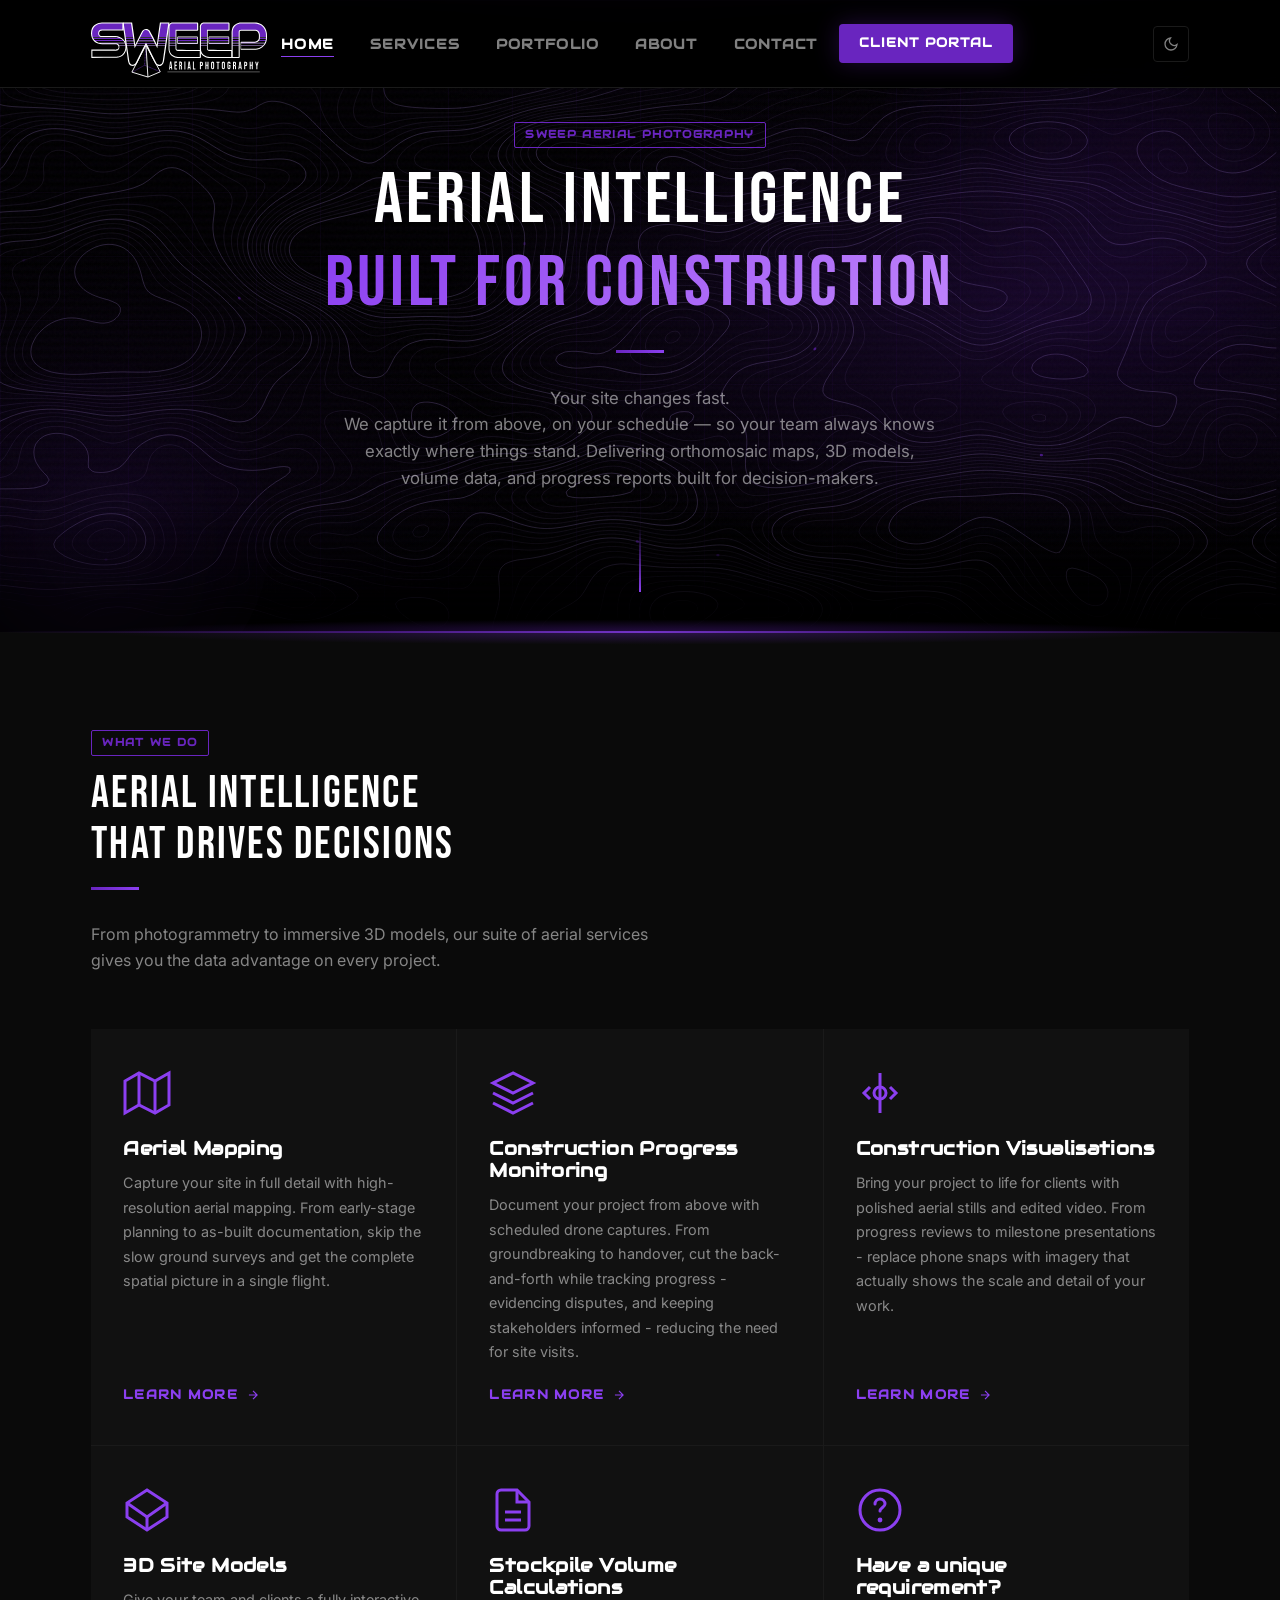
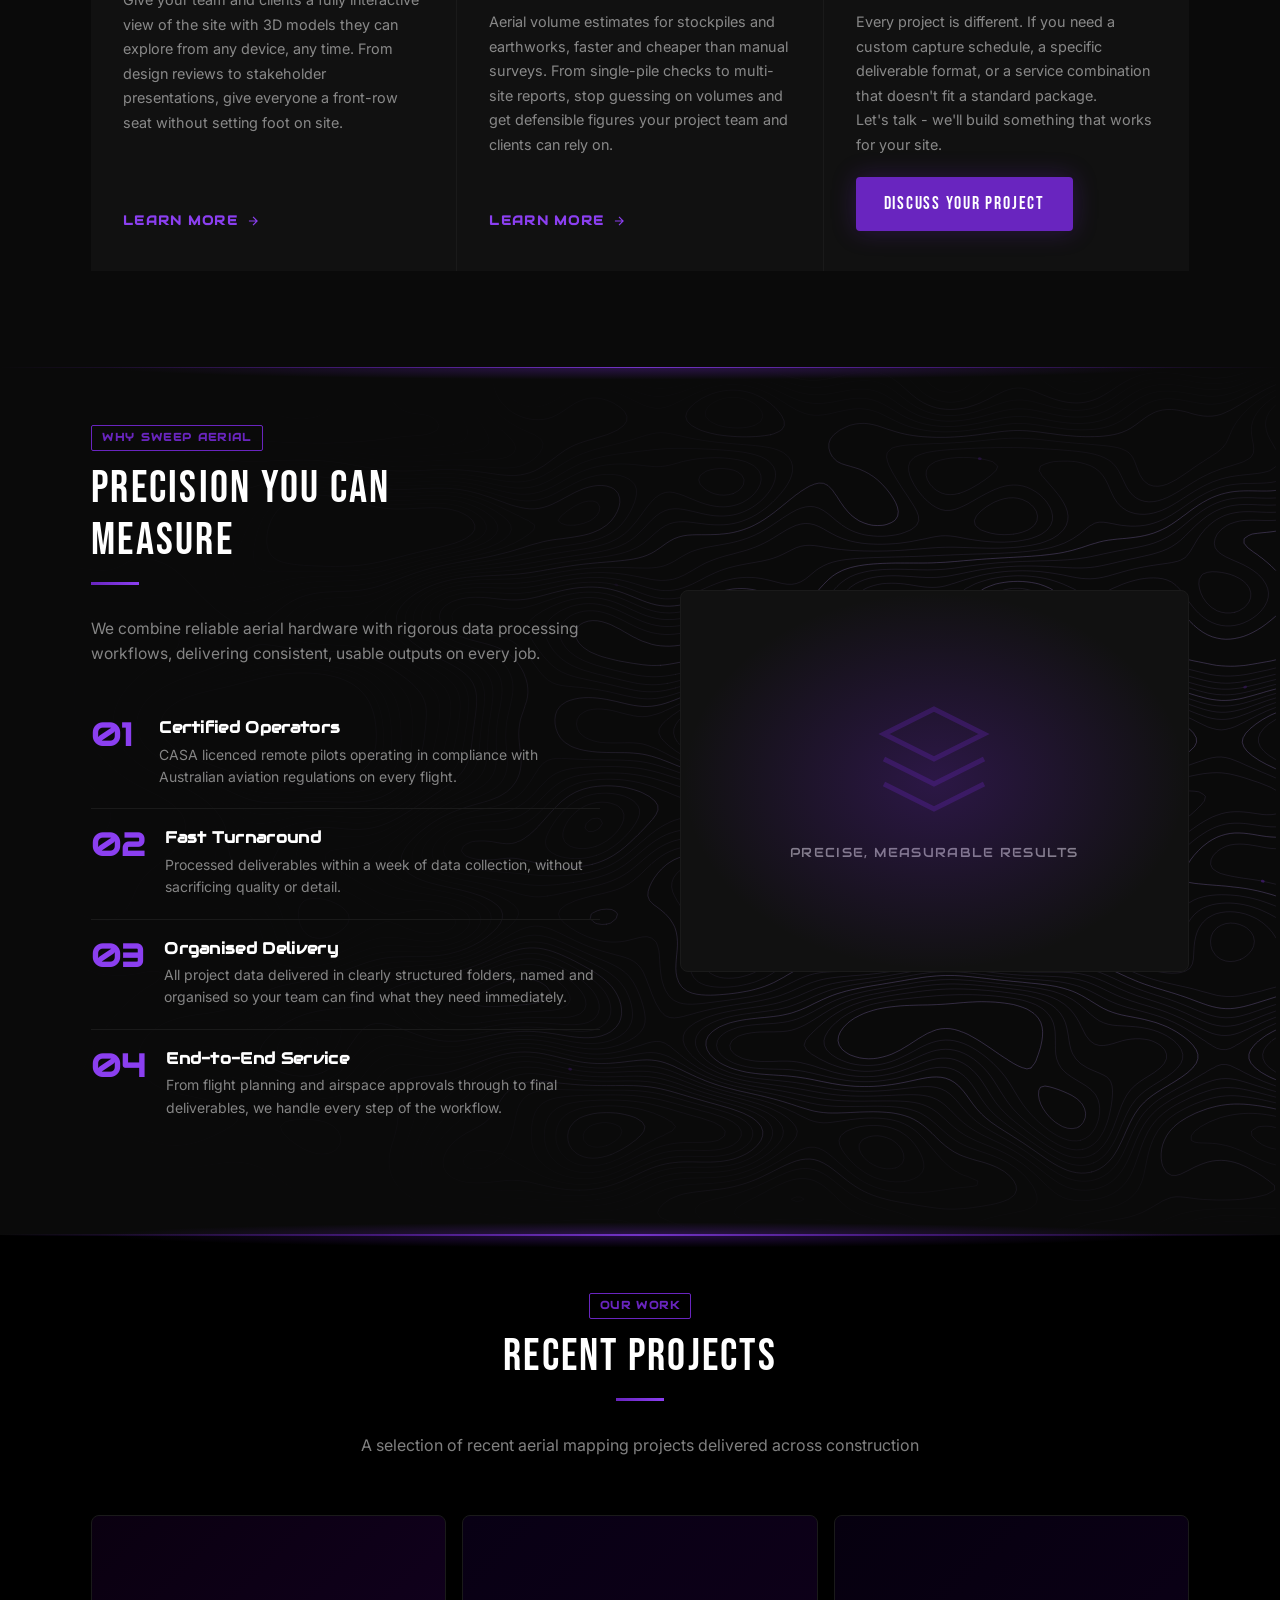
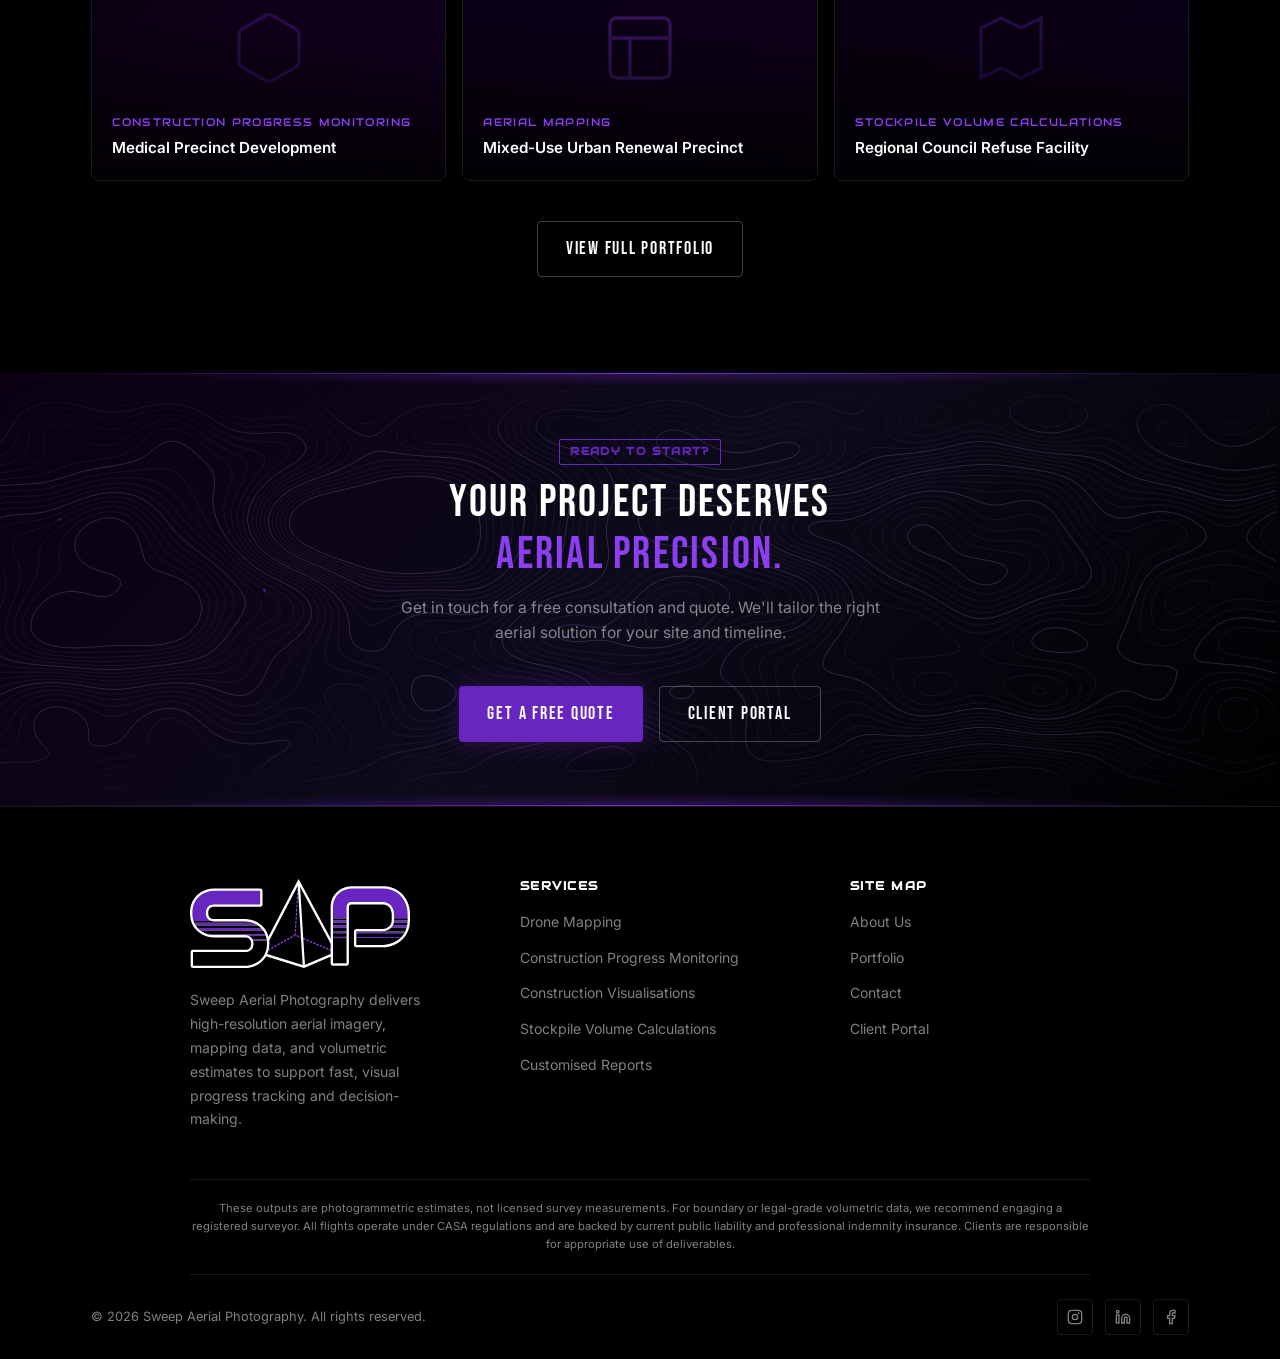
==== commit ecf6c04a: "Fix dark mode as default: add data-theme="dark" to all HTML tags - Add data-theme="dark" to <html> o" ====
--- a/index.html
+++ b/index.html
@@ -1,5 +1,5 @@
 <!DOCTYPE html>
-<html lang="en">
+<html lang="en" data-theme="dark">
 <head>
   <meta charset="UTF-8">
   <meta name="viewport" content="width=device-width, initial-scale=1.0">
@@ -23,7 +23,7 @@
   <meta name="description" content="Drone mapping, aerial imagery, construction progress monitoring, stockpile volume calculations and 3D site models for the construction industry across South East Queensland. CASA-compliant operations. Fast turnaround. Get a free quote.">
   <link rel="icon" type="image/svg+xml" href="images/PyramidWhite.svg" id="favicon">
   <link rel="stylesheet" href="css/style.css">
-  <script>(function(){var t=localStorage.getItem('theme')||'dark';document.documentElement.setAttribute('data-theme',t==='system'?(window.matchMedia('(prefers-color-scheme:dark)').matches?'dark':'light'):t);})();</script>
+  <script>(function(){var t=localStorage.getItem('theme')||'dark';if(t==='system')t='dark';document.documentElement.setAttribute('data-theme',t);})();</script>
   <script type="application/ld+json">
 {
   "@context": "https://schema.org",
--- a/css/style.css
+++ b/css/style.css
@@ -1356,16 +1356,6 @@
   margin-bottom: 20px;
   display: none;
 }
-.portal-demo-note {
-  margin-top: 24px;
-  padding: 14px 16px;
-  background: var(--white-subtle);
-  border-left: 2px solid var(--purple);
-  border-radius: 0 var(--radius) var(--radius) 0;
-  font-size: 0.8rem;
-  color: var(--white-muted);
-}
-.portal-demo-note strong { color: var(--purple-light); }
 
 /* ── Dashboard ── */
 .dashboard {
@@ -1681,6 +1671,14 @@
   color: var(--purple-light);
 }
 .theme-toggle svg { width: 16px; height: 16px; }
+html[data-theme="light"] .theme-toggle {
+  border-color: var(--purple);
+  color: var(--purple);
+}
+html[data-theme="light"] .theme-toggle:hover {
+  border-color: var(--purple-light);
+  color: var(--purple-light);
+}
 
 /* ── Light Theme ── */
 html[data-theme="light"] {
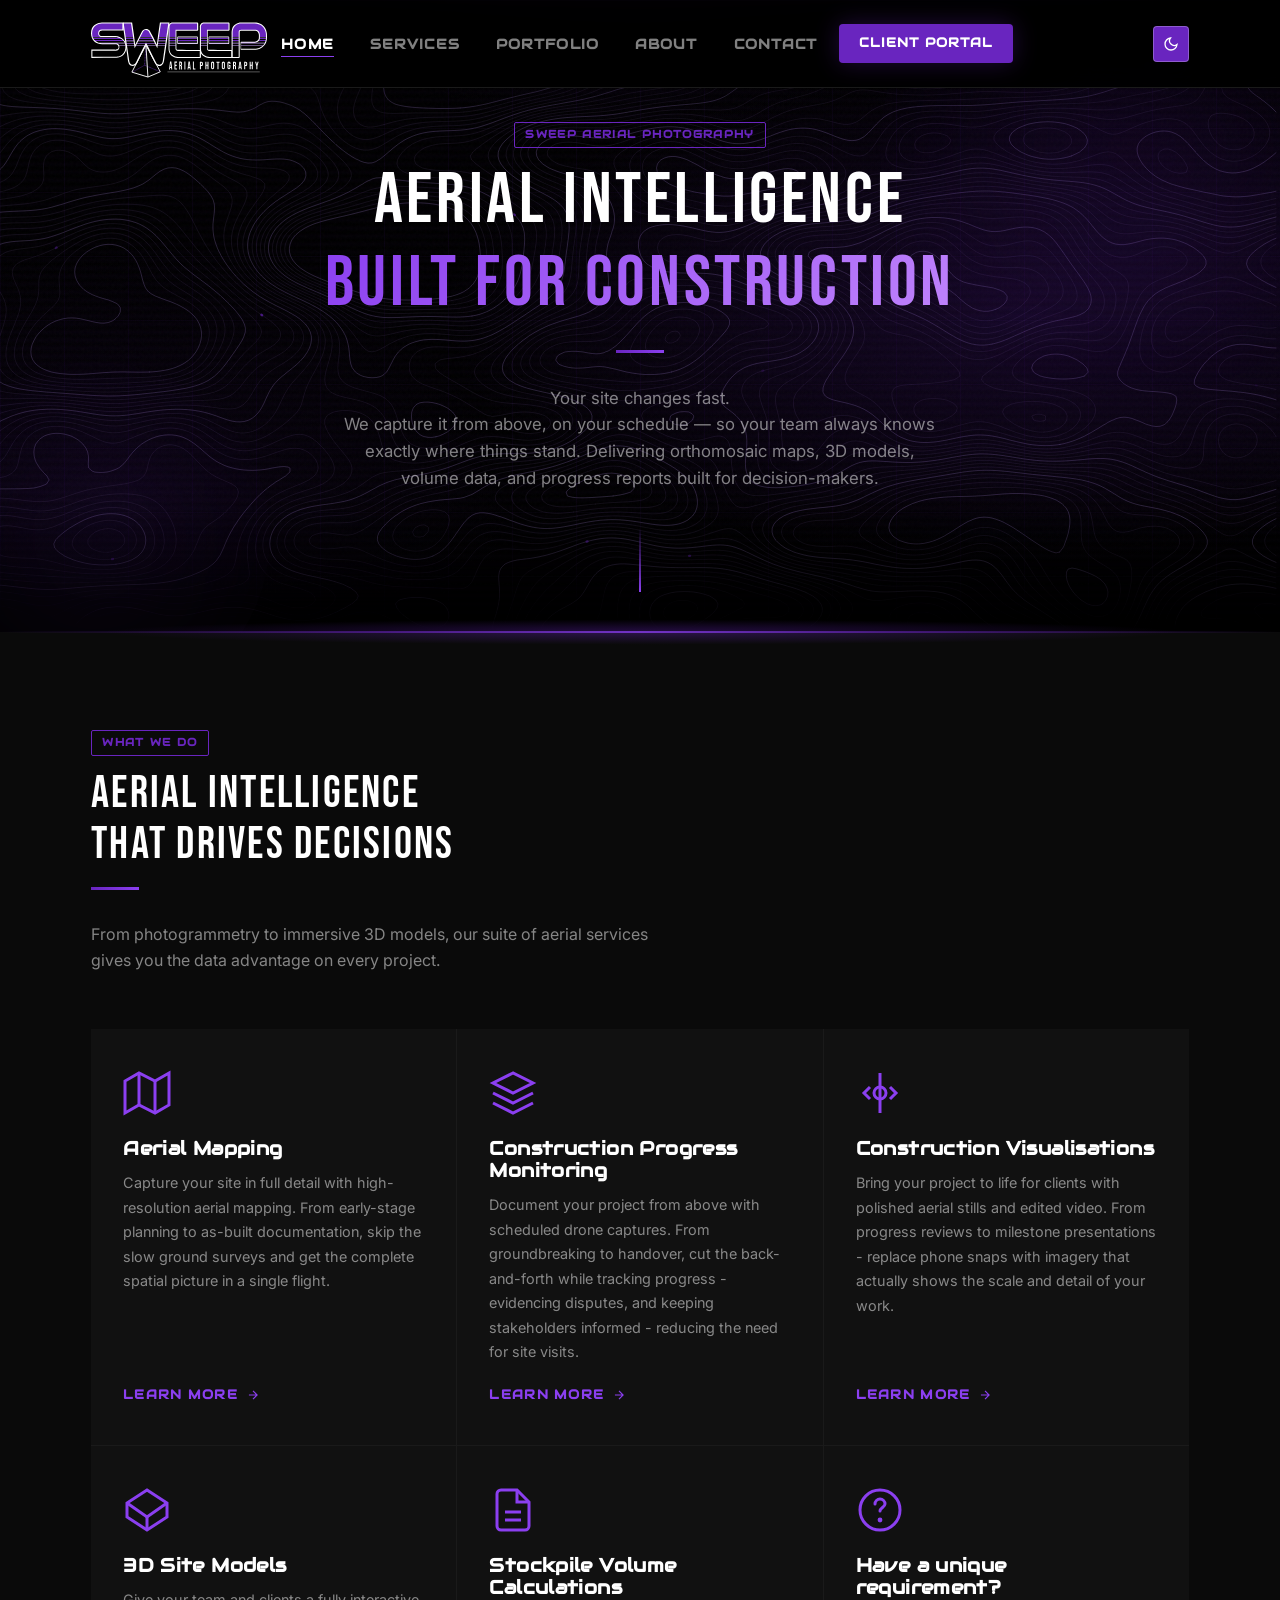
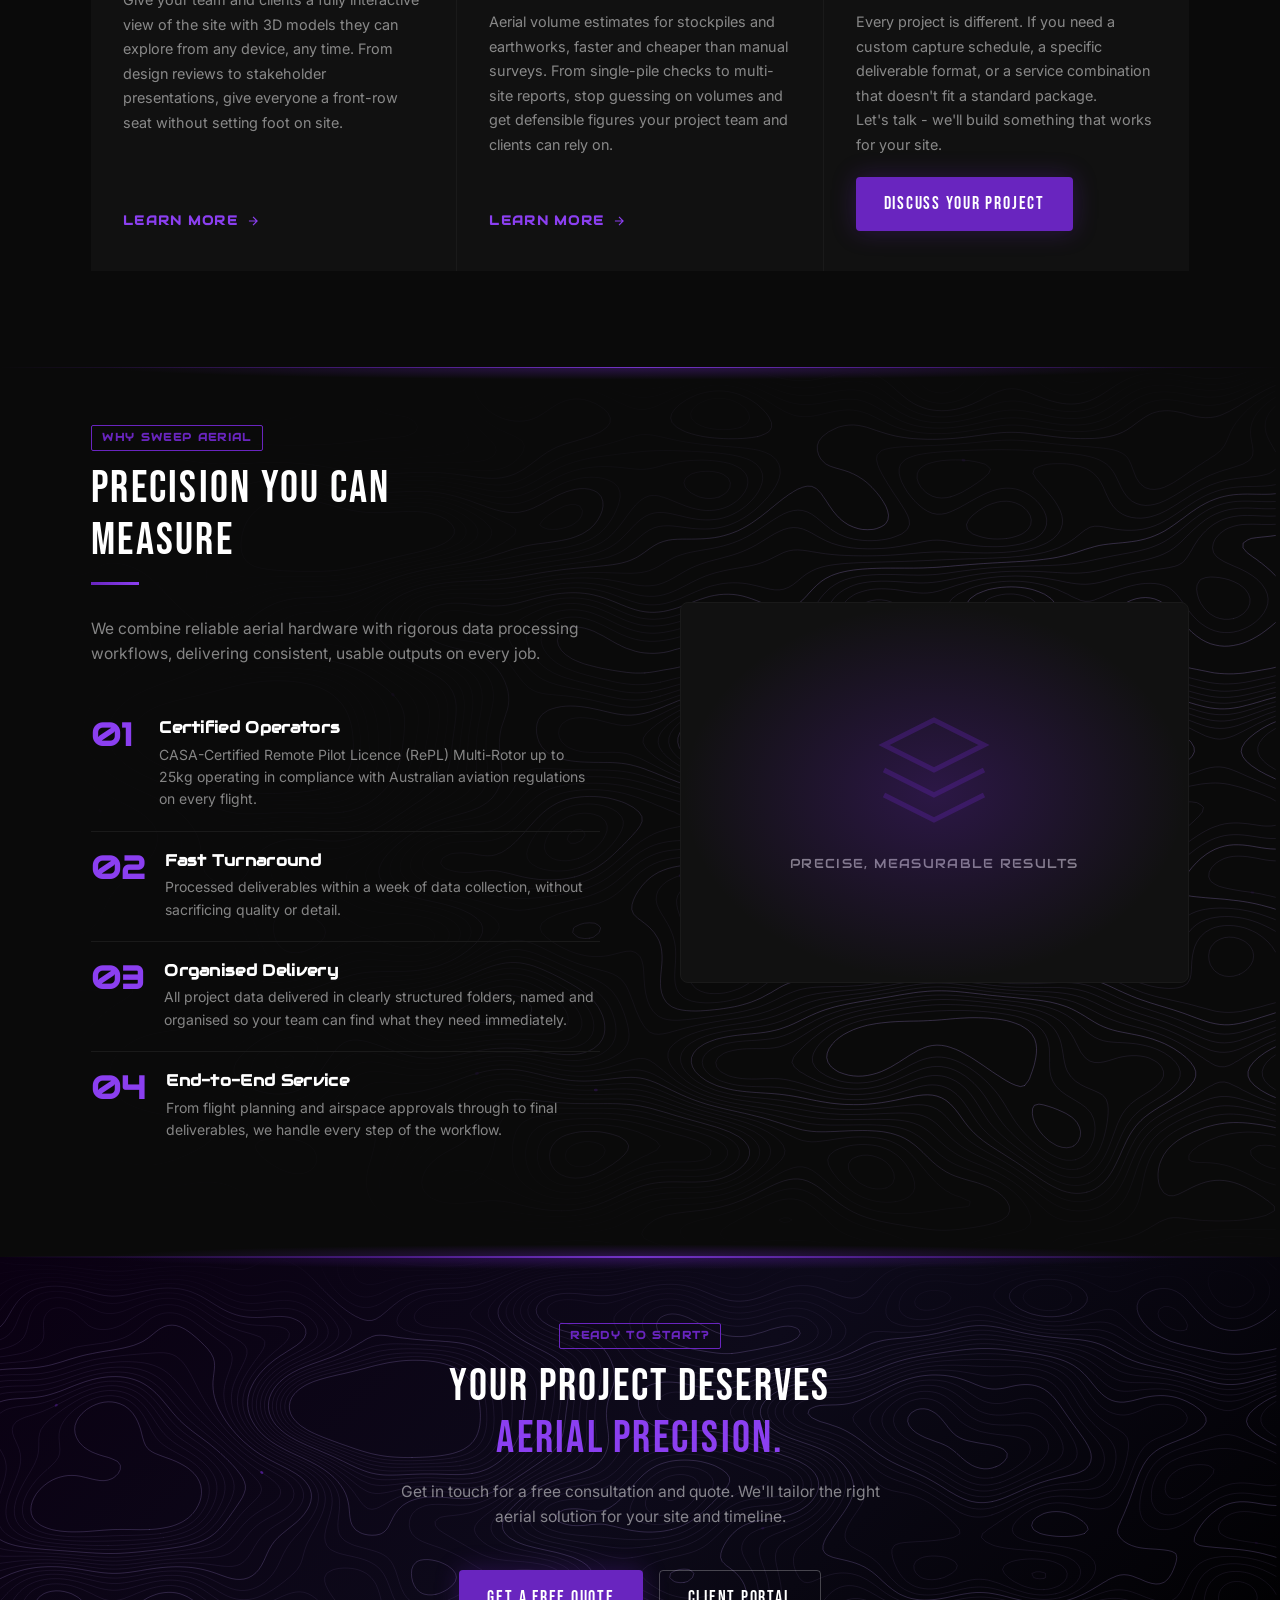
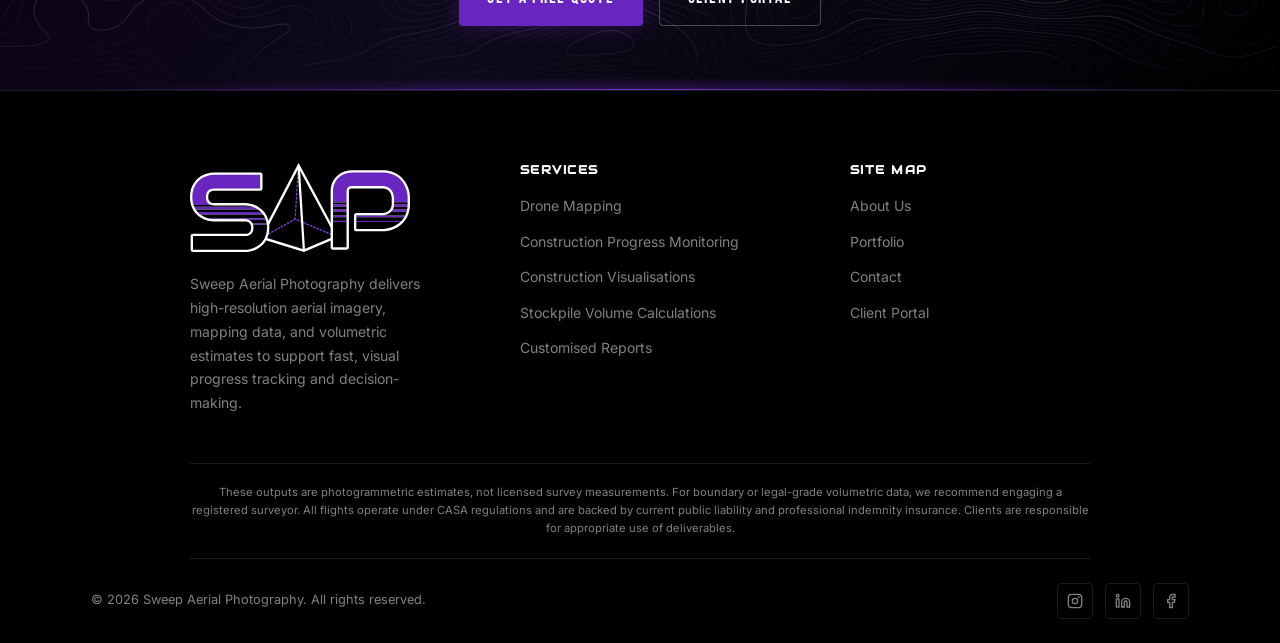
==== commit 71c1f0a8: "Revise pilot description and comment out portfolio section Updated the description of CASA licenced " ====
--- a/index.html
+++ b/index.html
@@ -203,7 +203,7 @@
             <div class="why-us__num">01</div>
             <div class="why-us__text">
               <h4>Certified Operators</h4>
-              <p>CASA licenced remote pilots operating in compliance with Australian aviation regulations on every flight.</p>
+              <p>CASA-Certified Remote Pilot Licence (RePL) Multi-Rotor up to 25kg operating in compliance with Australian aviation regulations on every flight.</p>
             </div>
           </div>
           <div class="why-us__item fade-in fade-in--delay-1">
@@ -244,7 +244,7 @@
   </div>
 </section>
 
-<!-- ── Portfolio Preview ── -->
+<!-- ── Portfolio Preview 
 <section class="section" style="background:var(--black);">
   <div class="container">
     <div class="section-header section-header--center fade-in">
@@ -287,6 +287,7 @@
     </div>
   </div>
 </section>
+  ── -->
 
 <!-- ── CTA ── -->
 <section class="section--sm topo-bg-both cta-banner">
--- a/css/style.css
+++ b/css/style.css
@@ -1656,9 +1656,9 @@
   width: 36px;
   height: 36px;
   border-radius: var(--radius);
-  border: 1px solid var(--black-border);
-  background: transparent;
-  color: var(--white-muted);
+  border: 1px solid rgba(255,255,255,0.25);
+  background: var(--purple);
+  color: #ffffff;
   display: flex;
   align-items: center;
   justify-content: center;
@@ -1667,17 +1667,24 @@
   flex-shrink: 0;
 }
 .theme-toggle:hover {
-  border-color: var(--purple);
-  color: var(--purple-light);
+  background: #ffffff;
+  border-color: #ffffff;
+  color: var(--purple);
 }
 .theme-toggle svg { width: 16px; height: 16px; }
+.theme-toggle__icon { display: flex; align-items: center; justify-content: center; }
+.theme-toggle__icon--hover { display: none; }
+.theme-toggle:hover .theme-toggle__icon--current { display: none; }
+.theme-toggle:hover .theme-toggle__icon--hover { display: flex; }
 html[data-theme="light"] .theme-toggle {
-  border-color: var(--purple);
+  border: 1px solid rgba(0,0,0,0.2);
+  background: var(--purple);
+  color: #ffffff;
+}
+html[data-theme="light"] .theme-toggle:hover {
+  background: #111827;
+  border-color: #111827;
   color: var(--purple);
-}
-html[data-theme="light"] .theme-toggle:hover {
-  border-color: var(--purple-light);
-  color: var(--purple-light);
 }
 
 /* ── Light Theme ── */
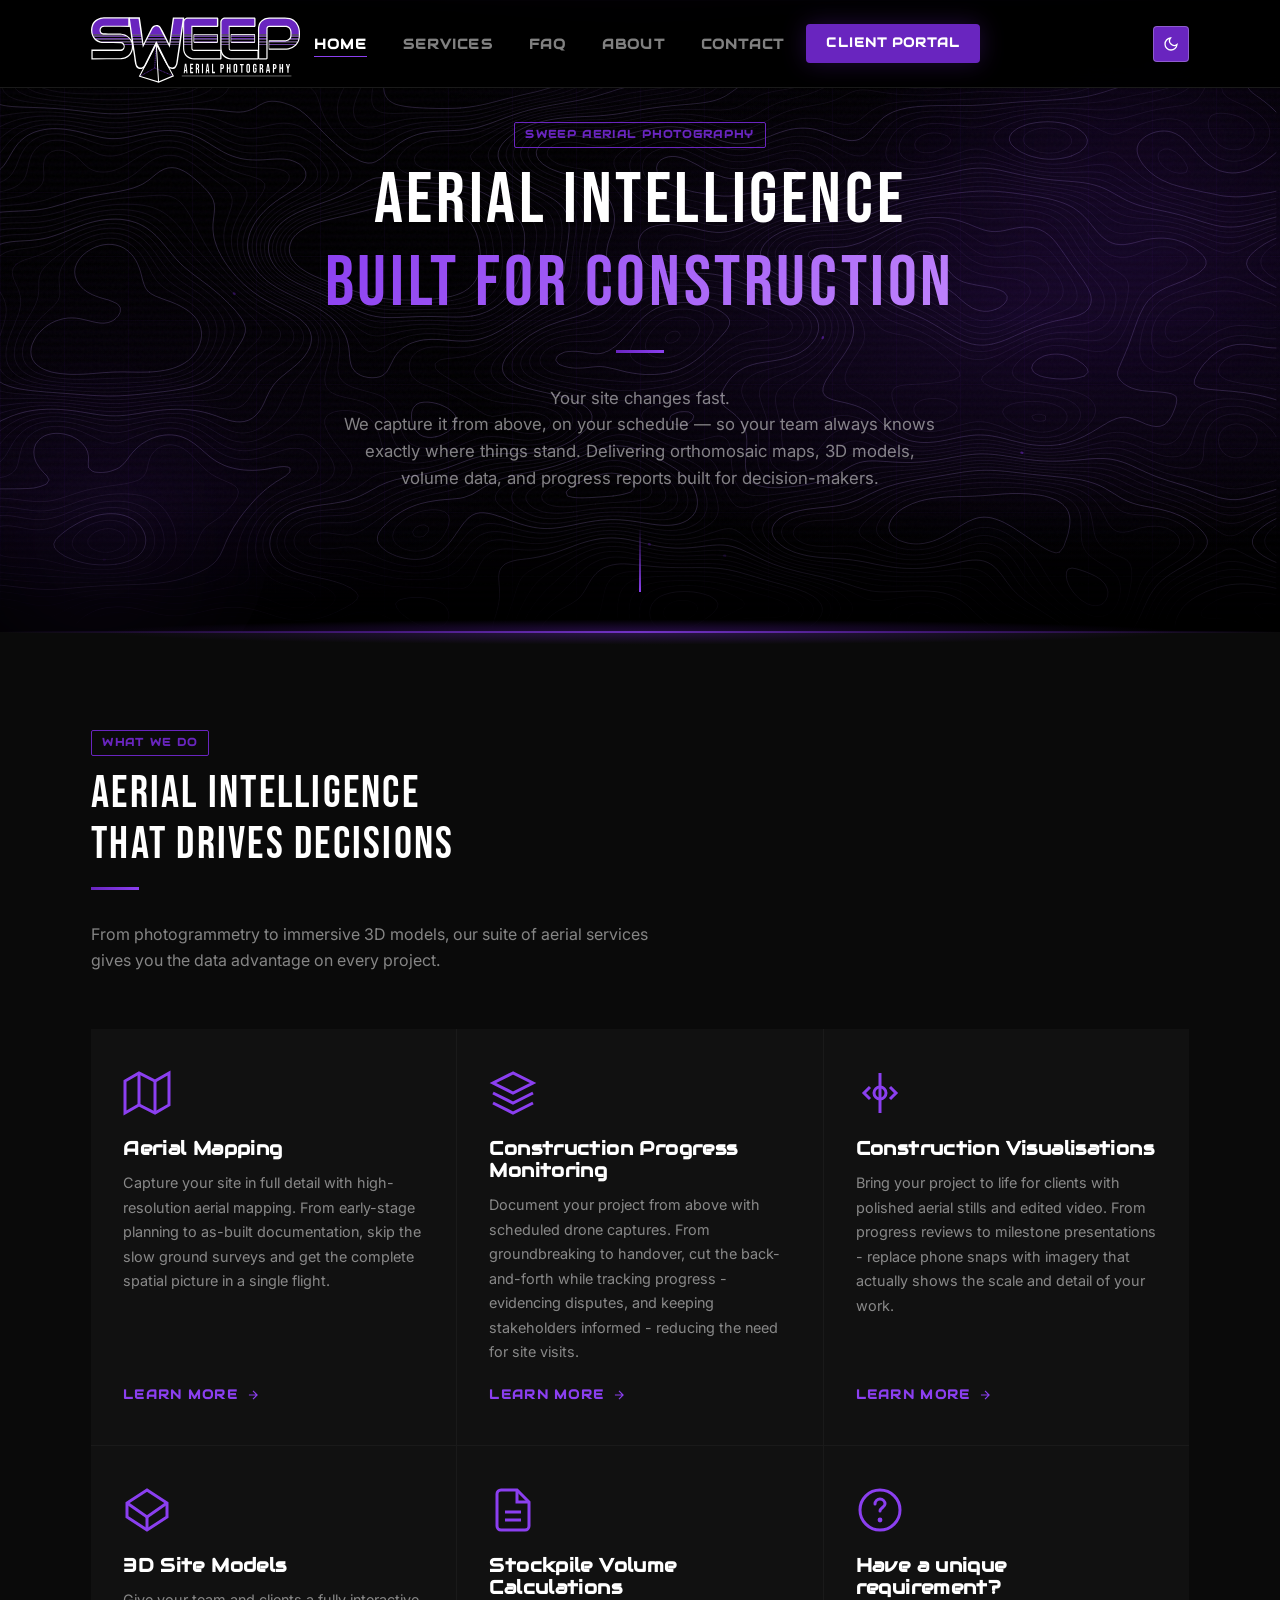
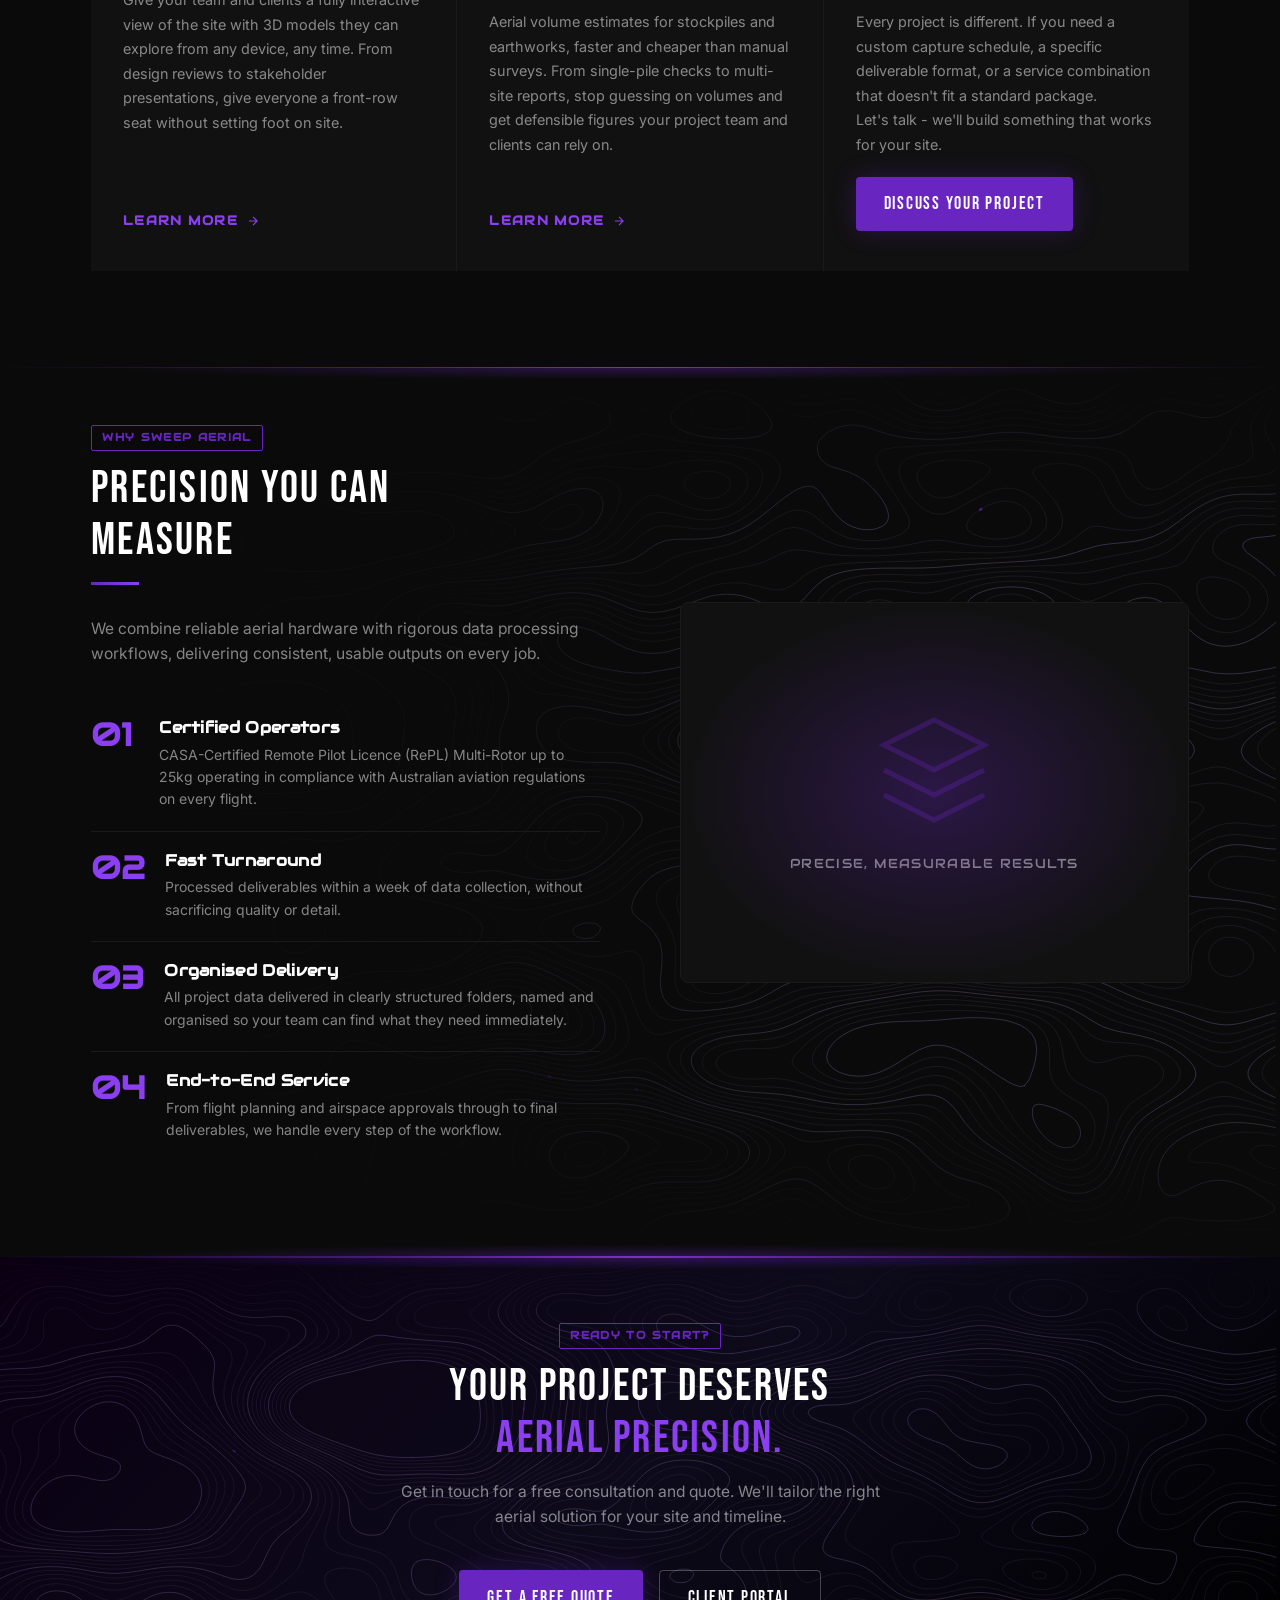
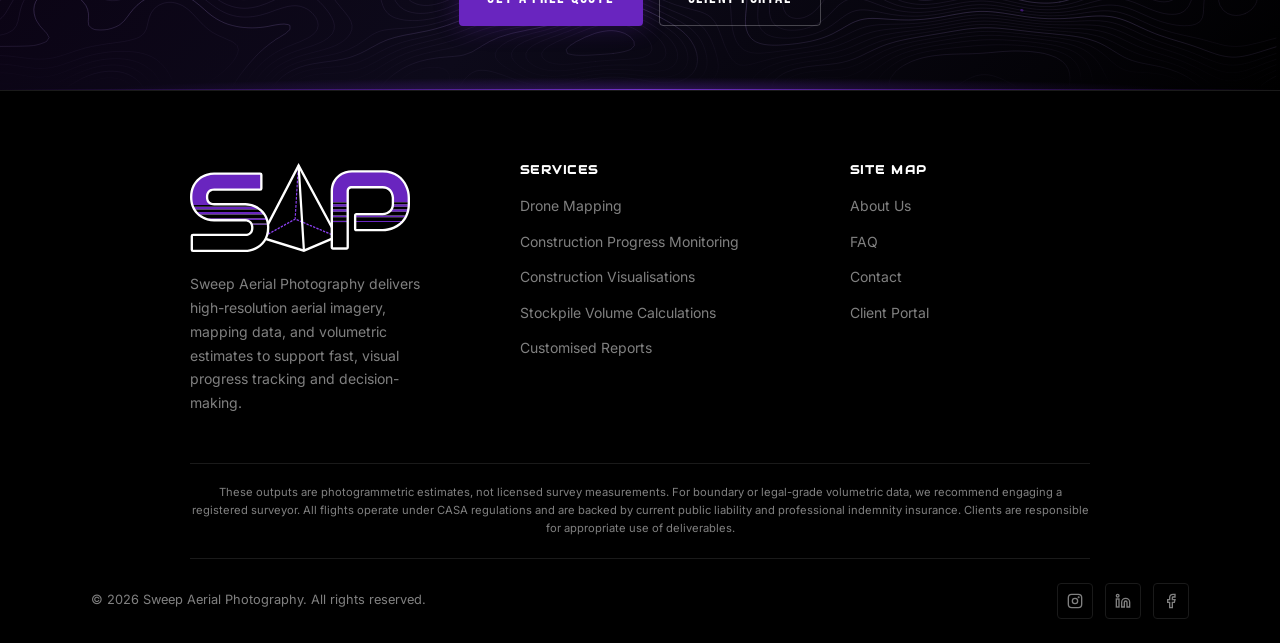
==== commit b4ea5c55: "Add FAQ page and orphan portfolio from site navigation - Create faq.html with accordion-style Q&A co" ====
--- a/index.html
+++ b/index.html
@@ -60,7 +60,7 @@
     <ul class="navbar__links">
       <li><a href="index.html" class="active">Home</a></li>
       <li><a href="services.html">Services</a></li>
-      <li><a href="portfolio.html">Portfolio</a></li>
+      <li><a href="faq.html">FAQ</a></li>
       <li><a href="about.html">About</a></li>
       <li><a href="contact.html">Contact</a></li>
       <li><a href="portal.html" class="btn btn--primary">Client Portal</a></li>
@@ -74,7 +74,7 @@
 <nav class="nav-mobile">
   <a href="index.html">Home</a>
   <a href="services.html">Services</a>
-  <a href="portfolio.html">Portfolio</a>
+  <a href="faq.html">FAQ</a>
   <a href="about.html">About</a>
   <a href="contact.html">Contact</a>
   <a href="portal.html">Client Portal</a>
@@ -283,7 +283,7 @@
       </div>
     </div>
     <div class="text-center fade-in">
-      <a href="portfolio.html" class="btn btn--outline">View Full Portfolio</a>
+      <a href="faq.html" class="btn btn--outline">Frequently Asked Questions</a>
     </div>
   </div>
 </section>
@@ -326,7 +326,7 @@
         <h5>Site Map</h5>
         <ul>
           <li><a href="about.html">About Us</a></li>
-          <li><a href="portfolio.html">Portfolio</a></li>
+          <li><a href="faq.html">FAQ</a></li>
           <li><a href="contact.html">Contact</a></li>
           <li><a href="portal.html">Client Portal</a></li>
         </ul>
--- a/css/style.css
+++ b/css/style.css
@@ -1687,6 +1687,51 @@
   color: var(--purple);
 }
 
+/* ── FAQ Accordion ── */
+.faq-item {
+  border-bottom: 1px solid var(--black-border);
+}
+.faq-item__question {
+  width: 100%;
+  display: flex;
+  align-items: center;
+  justify-content: space-between;
+  gap: 16px;
+  padding: 20px 0;
+  font-family: var(--font-body);
+  font-size: 1rem;
+  font-weight: 500;
+  color: var(--white);
+  text-align: left;
+  cursor: pointer;
+  transition: color var(--transition);
+}
+.faq-item__question:hover { color: var(--purple-light); }
+.faq-item__icon {
+  width: 20px;
+  height: 20px;
+  flex-shrink: 0;
+  transition: transform var(--transition);
+}
+.faq-item.open .faq-item__icon { transform: rotate(180deg); }
+.faq-item__answer {
+  max-height: 0;
+  overflow: hidden;
+  transition: max-height 0.35s ease, padding 0.35s ease;
+}
+.faq-item.open .faq-item__answer {
+  max-height: 600px;
+  padding-bottom: 20px;
+}
+.faq-item__answer p {
+  color: var(--white-dim);
+  line-height: 1.7;
+}
+.faq-category h2 {
+  font-size: clamp(1.3rem, 3vw, 1.8rem);
+  color: var(--purple-light);
+}
+
 /* ── Light Theme ── */
 html[data-theme="light"] {
   --black: #f0f2f5;
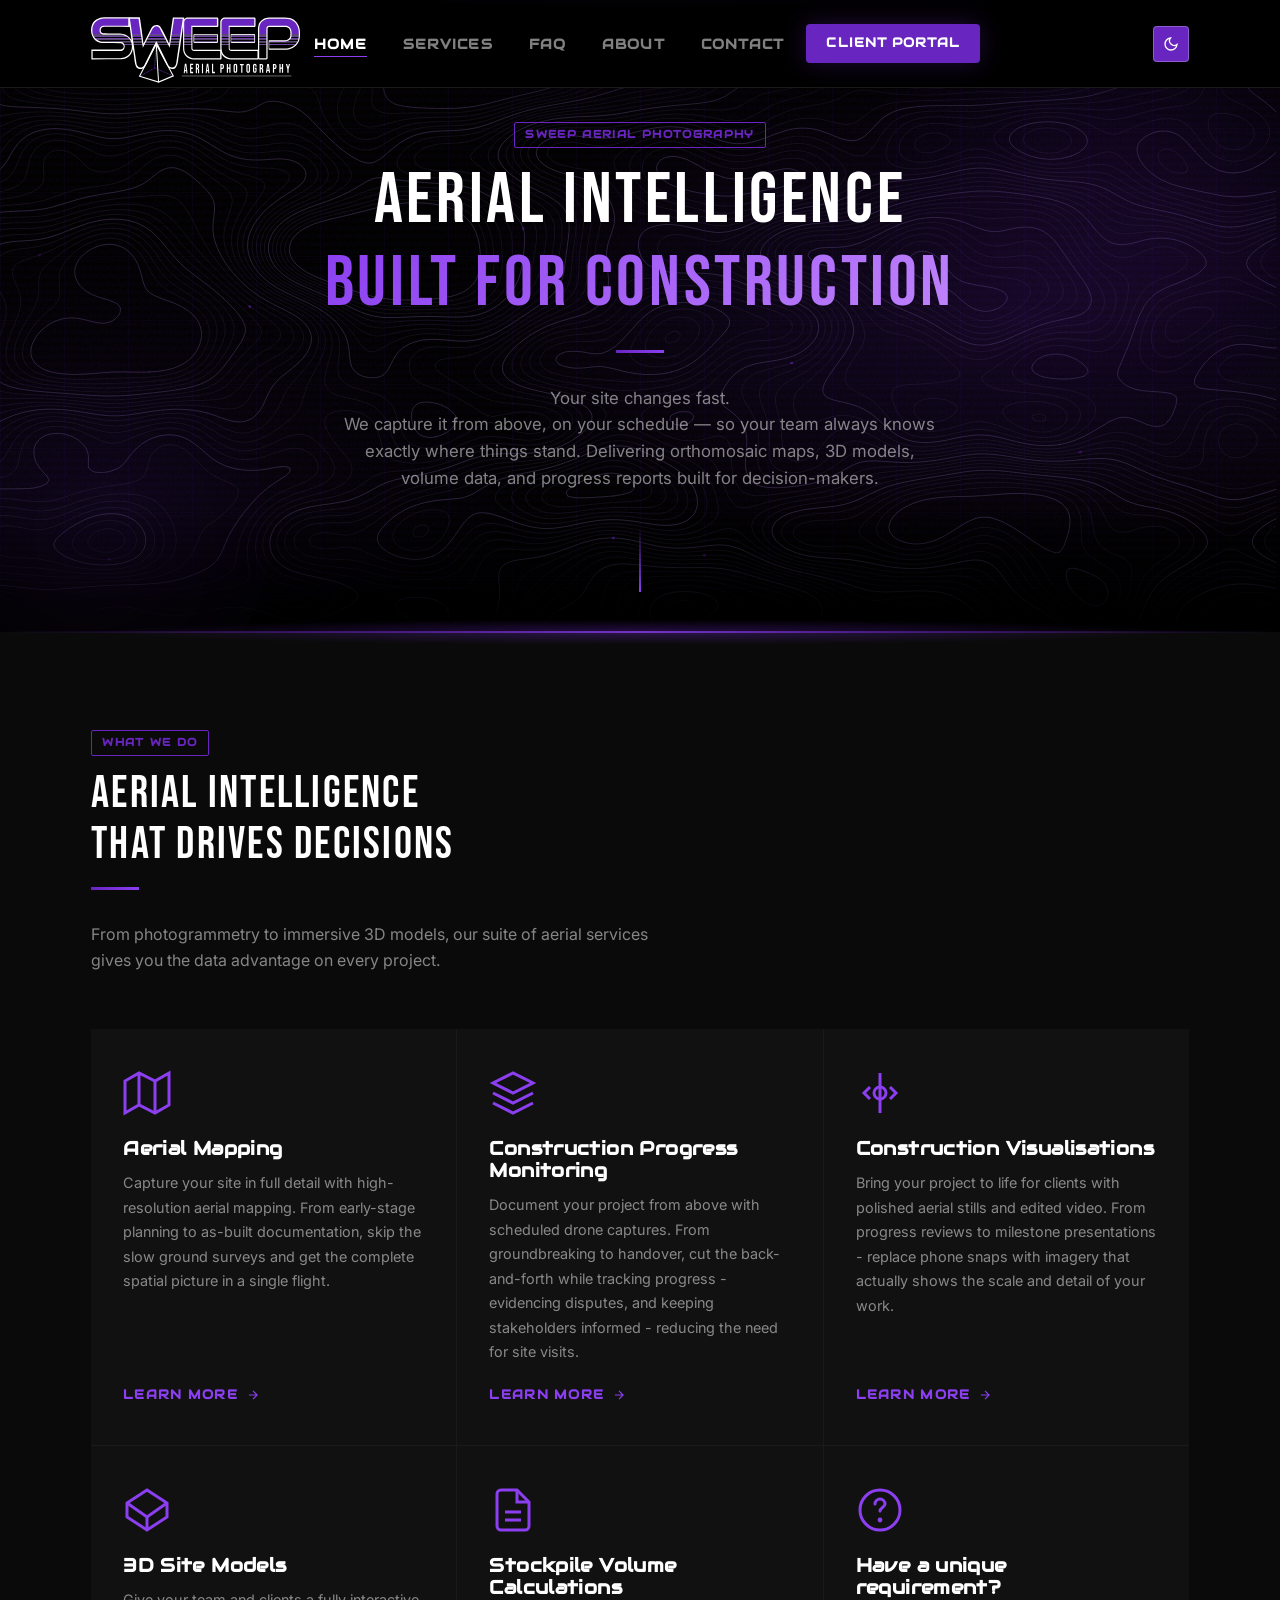
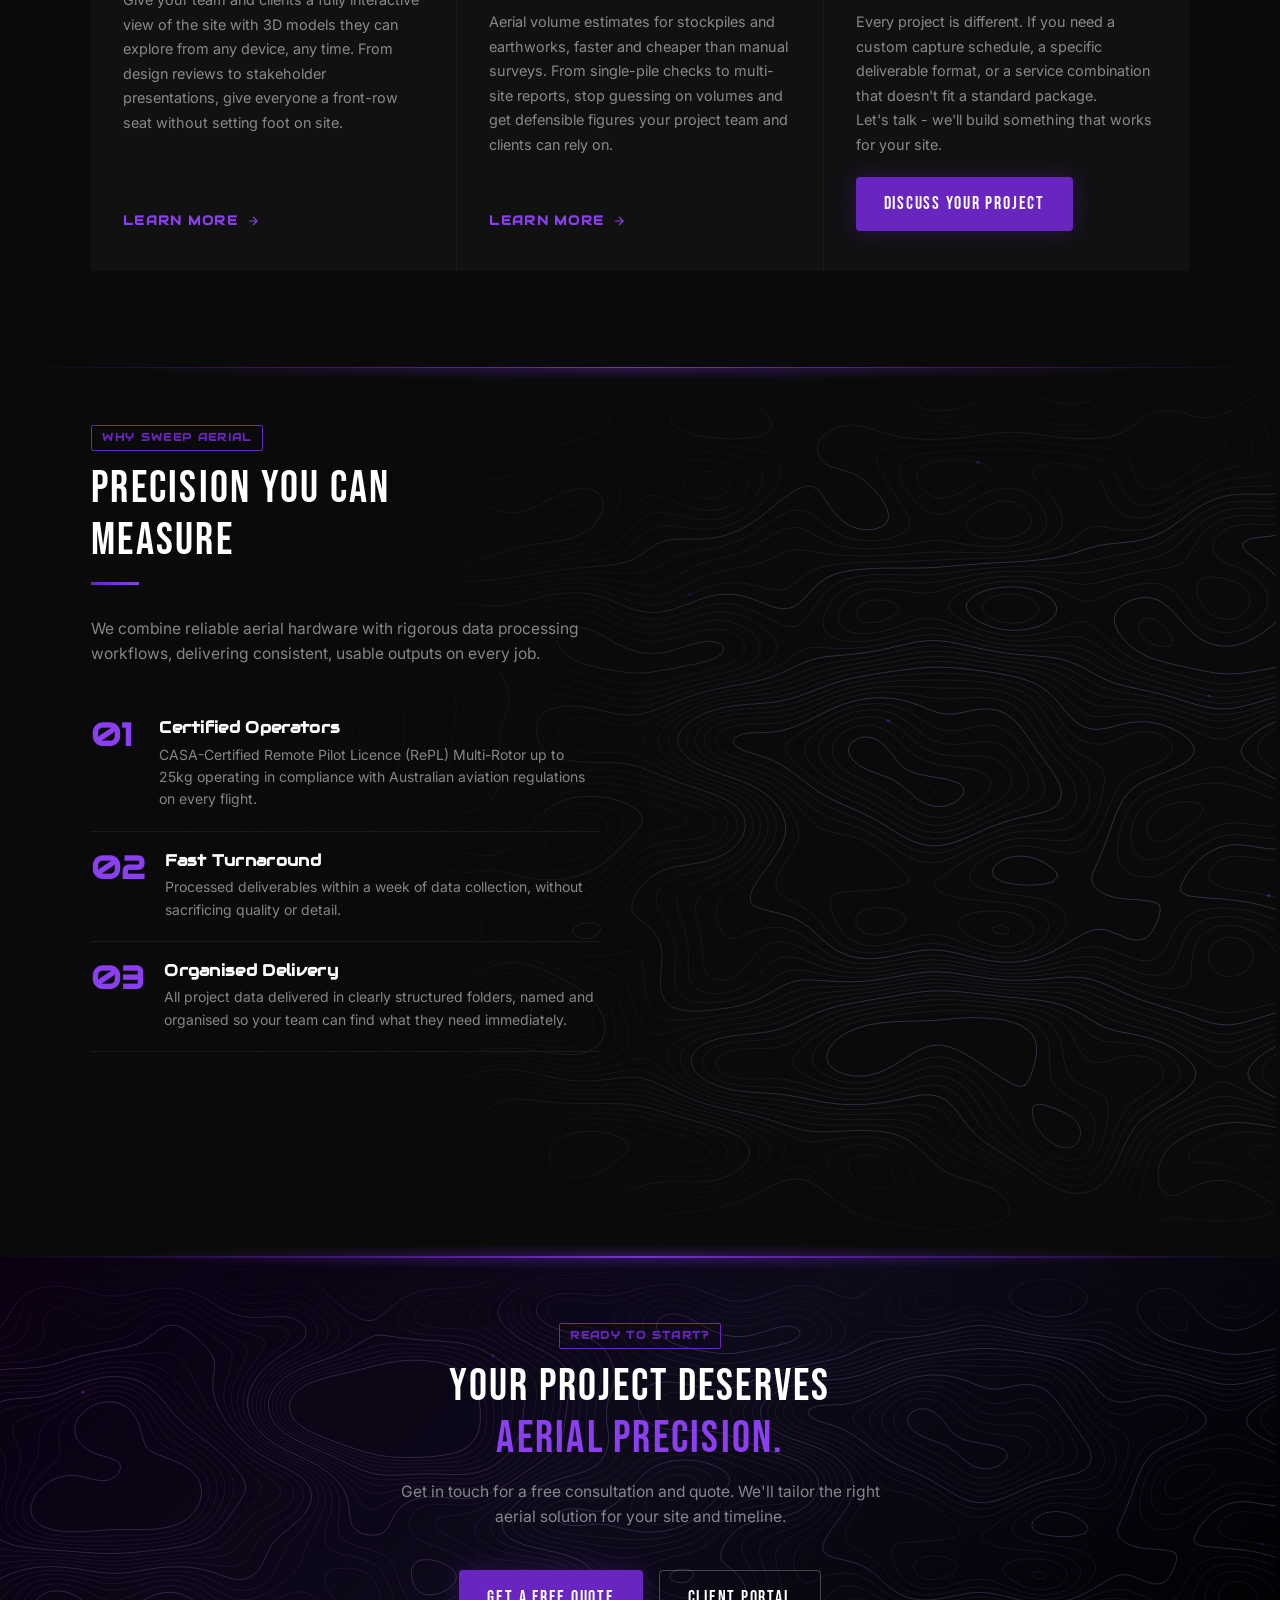
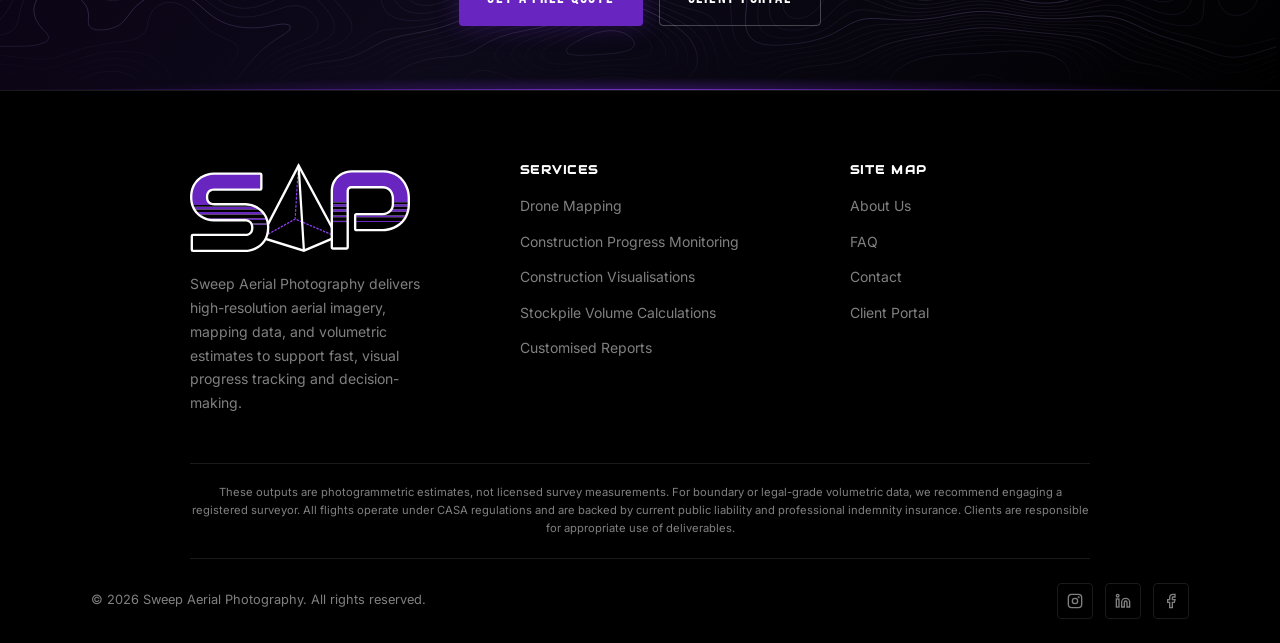
==== commit 43aad322: "Add progress comparison slider to home page and update slider images - Replace Why Sweep Aerial plac" ====
--- a/index.html
+++ b/index.html
@@ -230,14 +230,19 @@
         </div>
       </div>
       <div class="why-us__visual fade-in">
-        <div class="why-us__glow"></div>
-        <div class="why-us__visual-inner">
-          <svg viewBox="0 0 24 24" fill="none" stroke="currentColor" stroke-width="1">
-            <path d="M12 2L2 7l10 5 10-5-10-5z"/>
-            <path d="M2 17l10 5 10-5"/>
-            <path d="M2 12l10 5 10-5"/>
-          </svg>
-          <p>Precise, measurable results</p>
+        <div class="cslider" data-split="50" style="border-radius:var(--radius-lg);aspect-ratio:4/3;">
+          <img class="cslider__img cslider__img--b" src="images/Contruction progress and comparison 2.JPG" alt="Week 2 aerial drone capture of construction site progress" draggable="false">
+          <img class="cslider__img cslider__img--a" src="images/Contruction progress and comparison.JPG" alt="Week 1 aerial drone capture of construction site progress" draggable="false">
+          <div class="cslider__handle" role="slider" aria-label="Comparison divider" aria-valuemin="0" aria-valuemax="100" aria-valuenow="50" tabindex="0">
+            <div class="cslider__line"></div>
+            <div class="cslider__grip">
+              <svg viewBox="0 0 24 24" fill="none" stroke="currentColor" stroke-width="2.5"><polyline points="8 9 4 12 8 15"/><polyline points="16 9 20 12 16 15"/></svg>
+            </div>
+          </div>
+          <div class="cslider__labels">
+            <span class="cslider__label">Week 1</span>
+            <span class="cslider__label">Week 2</span>
+          </div>
         </div>
       </div>
     </div>
@@ -353,5 +358,6 @@
 </footer>
 
 <script src="js/main.js"></script>
+<script src="js/comparison.js"></script>
 </body>
 </html>
--- a/css/style.css
+++ b/css/style.css
@@ -726,10 +726,6 @@
 .why-us__text p { font-size: 0.875rem; }
 .why-us__visual {
   position: relative;
-  aspect-ratio: 4/3;
-  background: var(--black-card);
-  border: 1px solid var(--black-border);
-  border-radius: var(--radius-lg);
   overflow: hidden;
   display: flex;
   align-items: center;
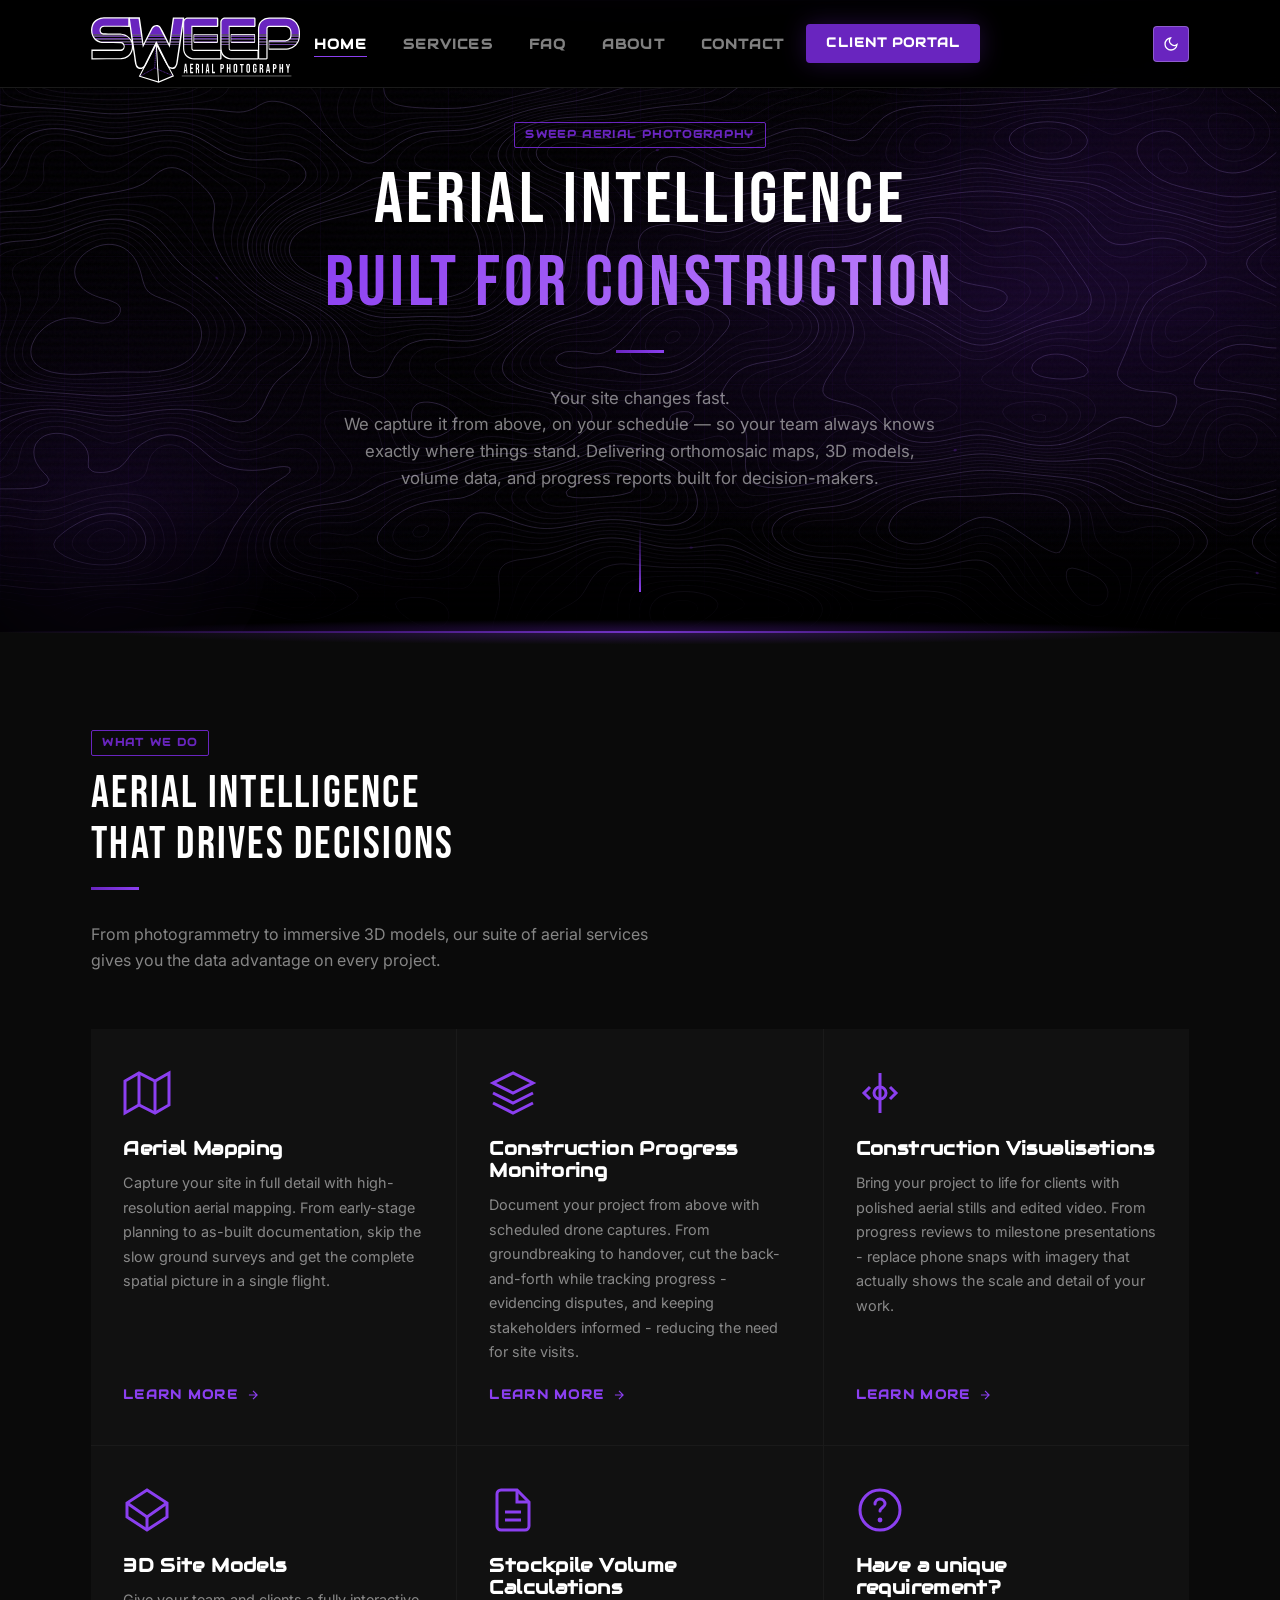
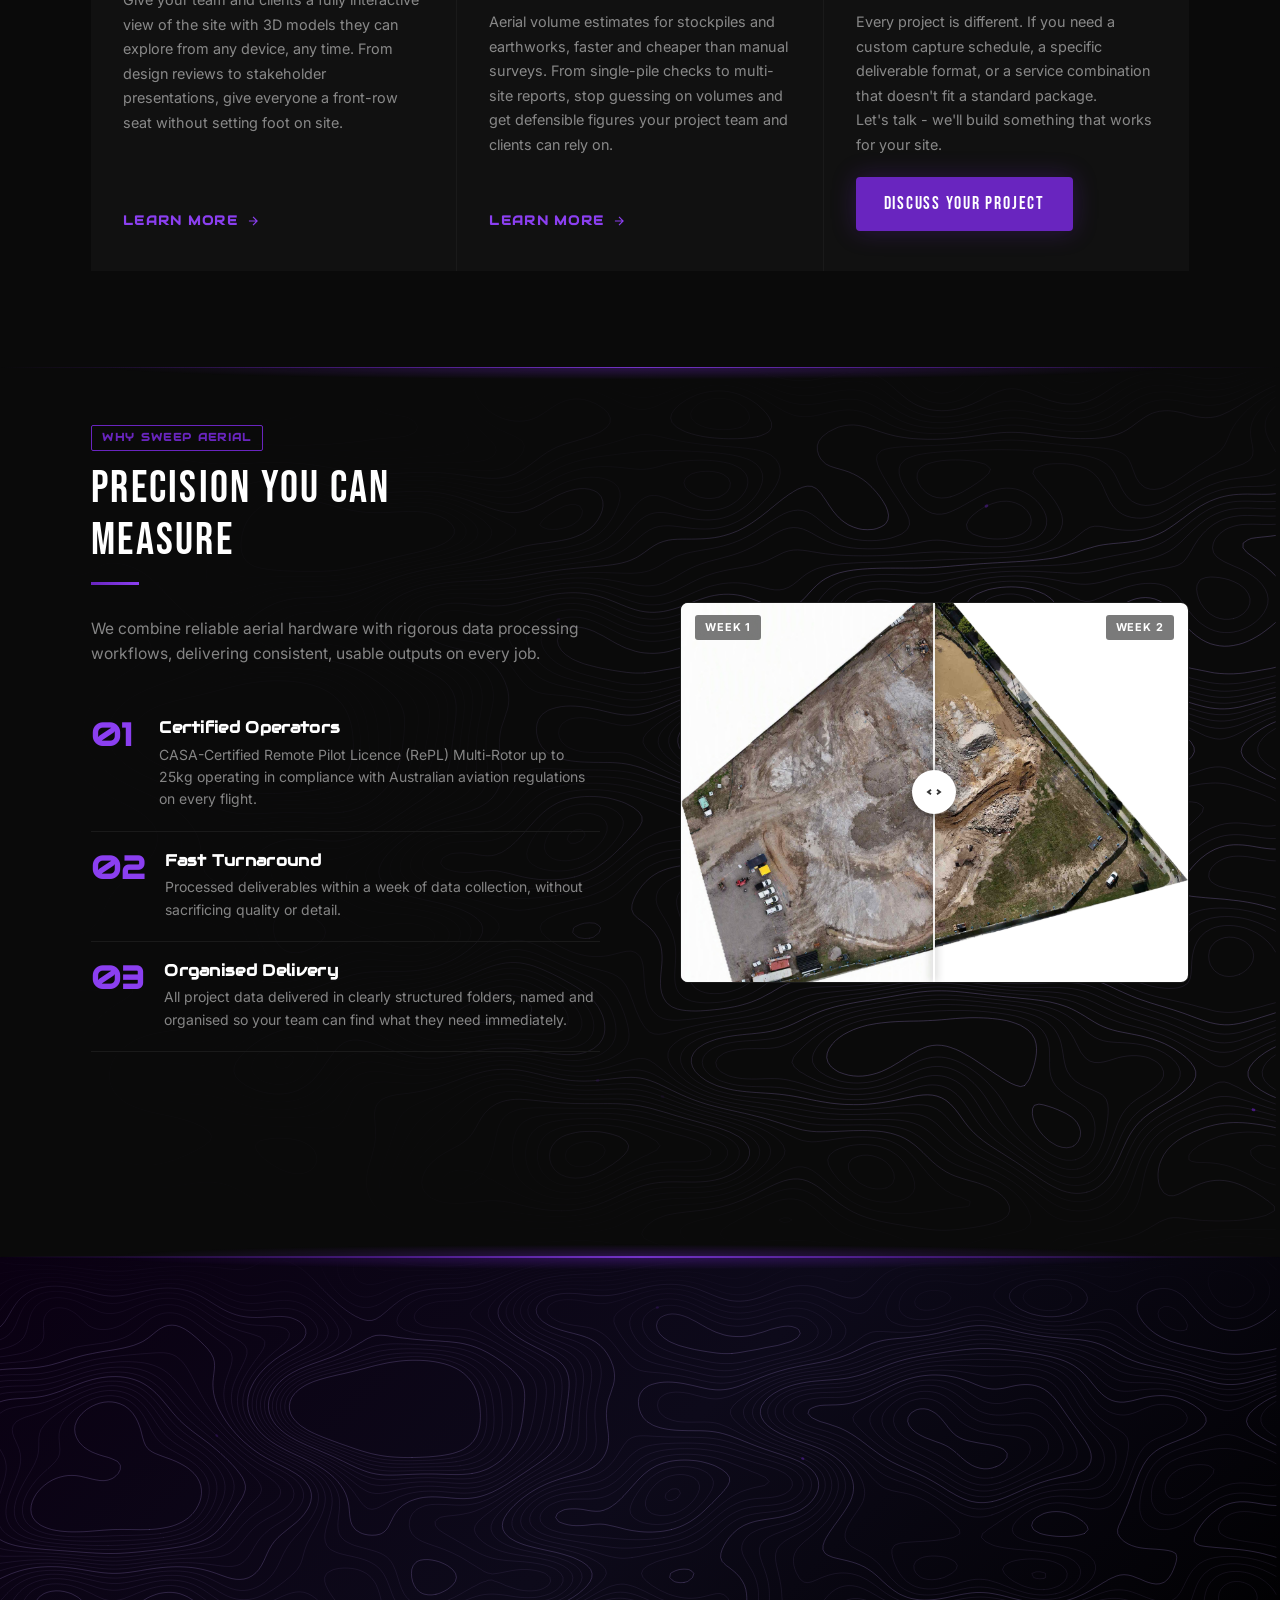
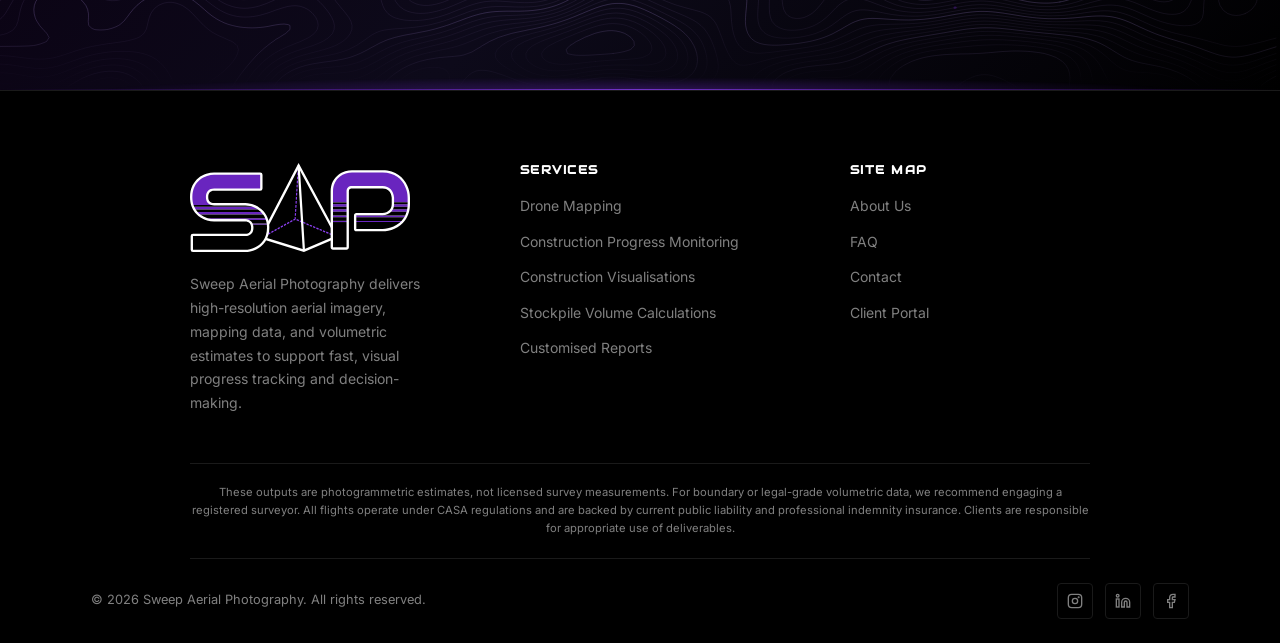
==== commit f3b9bf5a: "Swap comparison slider images and fix background per theme - Switch week 1/week 2 images to correct " ====
--- a/index.html
+++ b/index.html
@@ -231,8 +231,8 @@
       </div>
       <div class="why-us__visual fade-in">
         <div class="cslider" data-split="50" style="border-radius:var(--radius-lg);aspect-ratio:4/3;">
-          <img class="cslider__img cslider__img--b" src="images/Contruction progress and comparison 2.JPG" alt="Week 2 aerial drone capture of construction site progress" draggable="false">
-          <img class="cslider__img cslider__img--a" src="images/Contruction progress and comparison.JPG" alt="Week 1 aerial drone capture of construction site progress" draggable="false">
+          <img class="cslider__img cslider__img--b" src="images/Contruction progress and comparison.JPG" alt="Week 1 aerial drone capture of construction site progress" draggable="false">
+          <img class="cslider__img cslider__img--a" src="images/Contruction progress and comparison 2.JPG" alt="Week 2 aerial drone capture of construction site progress" draggable="false">
           <div class="cslider__handle" role="slider" aria-label="Comparison divider" aria-valuemin="0" aria-valuemax="100" aria-valuenow="50" tabindex="0">
             <div class="cslider__line"></div>
             <div class="cslider__grip">
--- a/css/style.css
+++ b/css/style.css
@@ -727,9 +727,10 @@
 .why-us__visual {
   position: relative;
   overflow: hidden;
-  display: flex;
-  align-items: center;
-  justify-content: center;
+}
+.why-us__visual .cslider {
+  width: 100%;
+  max-width: none;
 }
 .why-us__visual-inner {
   text-align: center;
@@ -1864,7 +1865,7 @@
   margin: 0 auto;
   border-radius: var(--radius);
   overflow: hidden;
-  background: var(--black-card);
+  background: #000000;
   border: 1px solid var(--black-border);
   user-select: none;
   -webkit-user-select: none;
@@ -1957,7 +1958,7 @@
 }
 
 /* Light theme */
-html[data-theme="light"] .cslider { border-color: var(--black-border); }
+html[data-theme="light"] .cslider { border-color: var(--black-border); background: #ffffff; }
 html[data-theme="light"] .cslider__label { background: rgba(0,0,0,0.48); }
 
 /* Mobile */
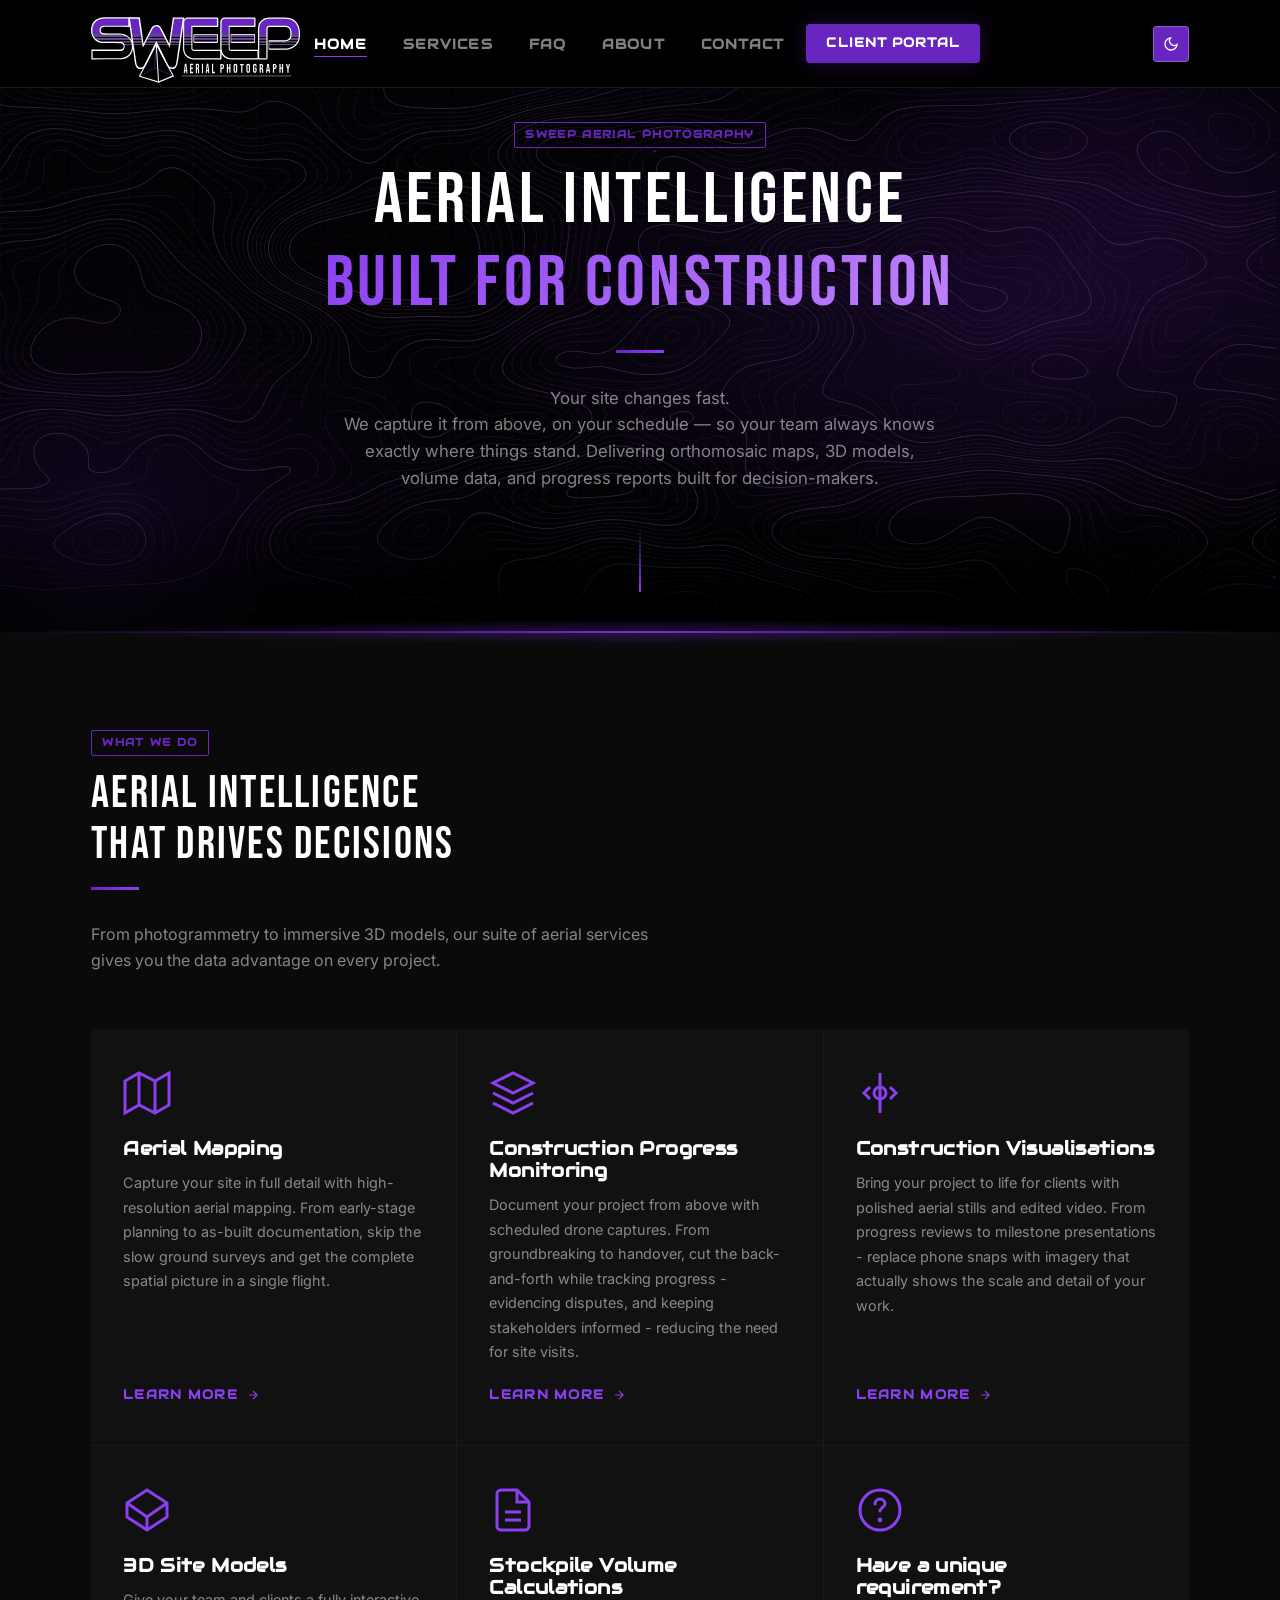
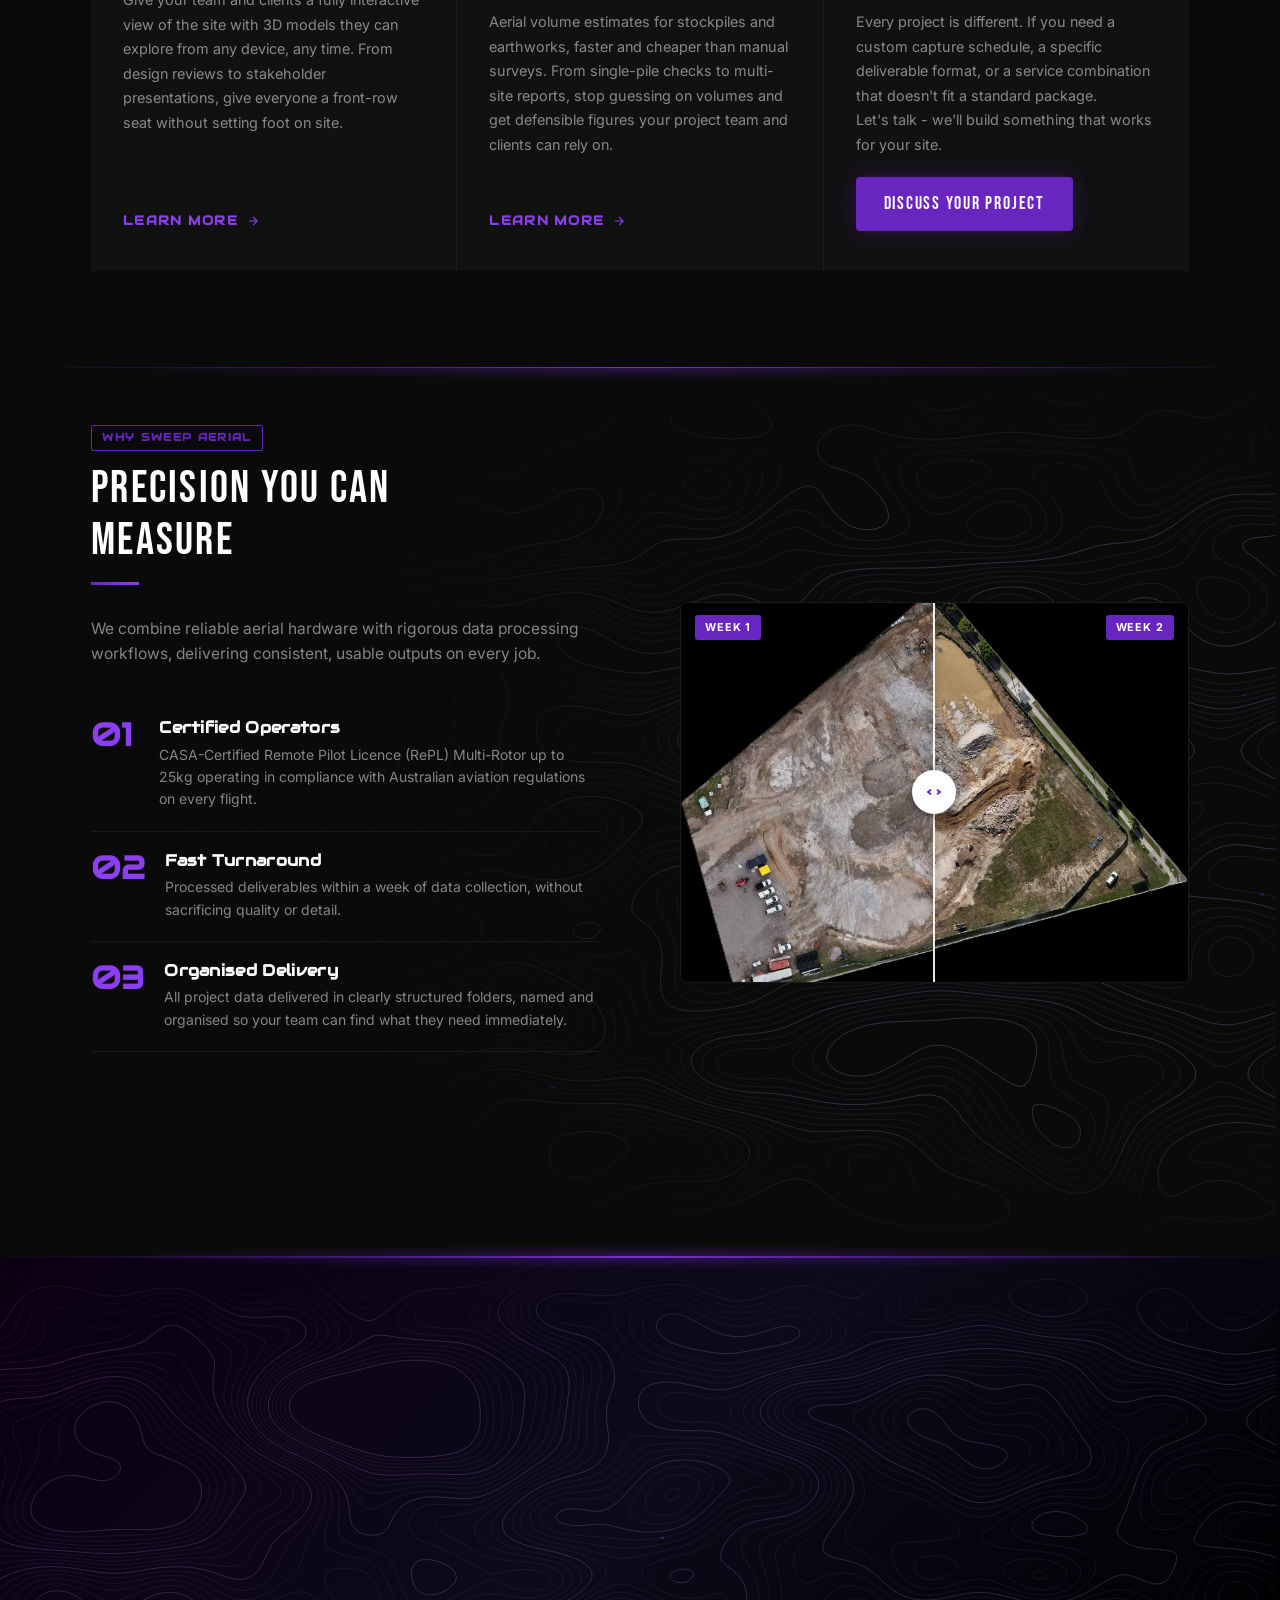
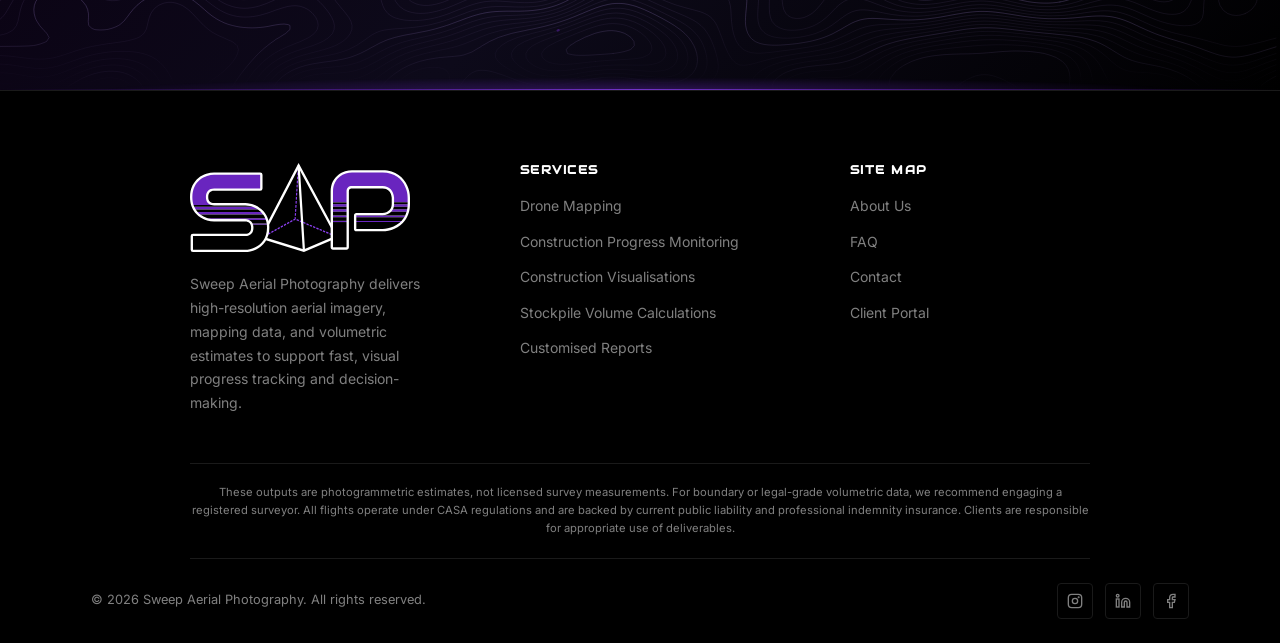
==== commit b954803c: "Swap comparison slider images based on theme Use black-background images (Comparison1B/2B) for dark " ====
--- a/index.html
+++ b/index.html
@@ -231,8 +231,8 @@
       </div>
       <div class="why-us__visual fade-in">
         <div class="cslider" data-split="50" style="border-radius:var(--radius-lg);aspect-ratio:4/3;">
-          <img class="cslider__img cslider__img--b" src="images/Contruction progress and comparison.JPG" alt="Week 1 aerial drone capture of construction site progress" draggable="false">
-          <img class="cslider__img cslider__img--a" src="images/Contruction progress and comparison 2.JPG" alt="Week 2 aerial drone capture of construction site progress" draggable="false">
+          <img class="cslider__img cslider__img--b" src="images/Comparison1B.JPG" data-src-dark="images/Comparison1B.JPG" data-src-light="images/Comparison1W.JPG" alt="Week 1 aerial drone capture of construction site progress" draggable="false">
+          <img class="cslider__img cslider__img--a" src="images/Comparison2B.JPG" data-src-dark="images/Comparison2B.JPG" data-src-light="images/Comparison2W.jpg" alt="Week 2 aerial drone capture of construction site progress" draggable="false">
           <div class="cslider__handle" role="slider" aria-label="Comparison divider" aria-valuemin="0" aria-valuemax="100" aria-valuenow="50" tabindex="0">
             <div class="cslider__line"></div>
             <div class="cslider__grip">
--- a/css/style.css
+++ b/css/style.css
@@ -1725,8 +1725,25 @@
   line-height: 1.7;
 }
 .faq-category h2 {
-  font-size: clamp(1.3rem, 3vw, 1.8rem);
-  color: var(--purple-light);
+  font-size: clamp(1.1rem, 2.5vw, 1.4rem);
+  color: var(--purple-light);
+  padding-bottom: 12px;
+  border-bottom: 1px solid var(--purple);
+  margin-bottom: 0;
+}
+.faq-grid {
+  display: grid;
+  grid-template-columns: 1fr 1fr;
+  gap: 0 48px;
+}
+.faq-col {
+  min-width: 0;
+}
+@media (max-width: 768px) {
+  .faq-grid {
+    grid-template-columns: 1fr;
+    gap: 0;
+  }
 }
 
 /* ── Light Theme ── */
@@ -1927,7 +1944,7 @@
   align-items: center;
   justify-content: center;
   box-shadow: 0 2px 12px rgba(0,0,0,0.5);
-  color: #333;
+  color: var(--purple);
   pointer-events: none;
 }
 
@@ -1945,7 +1962,7 @@
 }
 
 .cslider__label {
-  background: rgba(0,0,0,0.52);
+  background: var(--purple);
   color: #fff;
   padding: 4px 10px;
   border-radius: 3px;
@@ -1953,13 +1970,10 @@
   font-weight: 700;
   letter-spacing: 0.08em;
   text-transform: uppercase;
-  backdrop-filter: blur(6px);
-  -webkit-backdrop-filter: blur(6px);
 }
 
 /* Light theme */
 html[data-theme="light"] .cslider { border-color: var(--black-border); background: #ffffff; }
-html[data-theme="light"] .cslider__label { background: rgba(0,0,0,0.48); }
 
 /* Mobile */
 @media (max-width: 480px) {
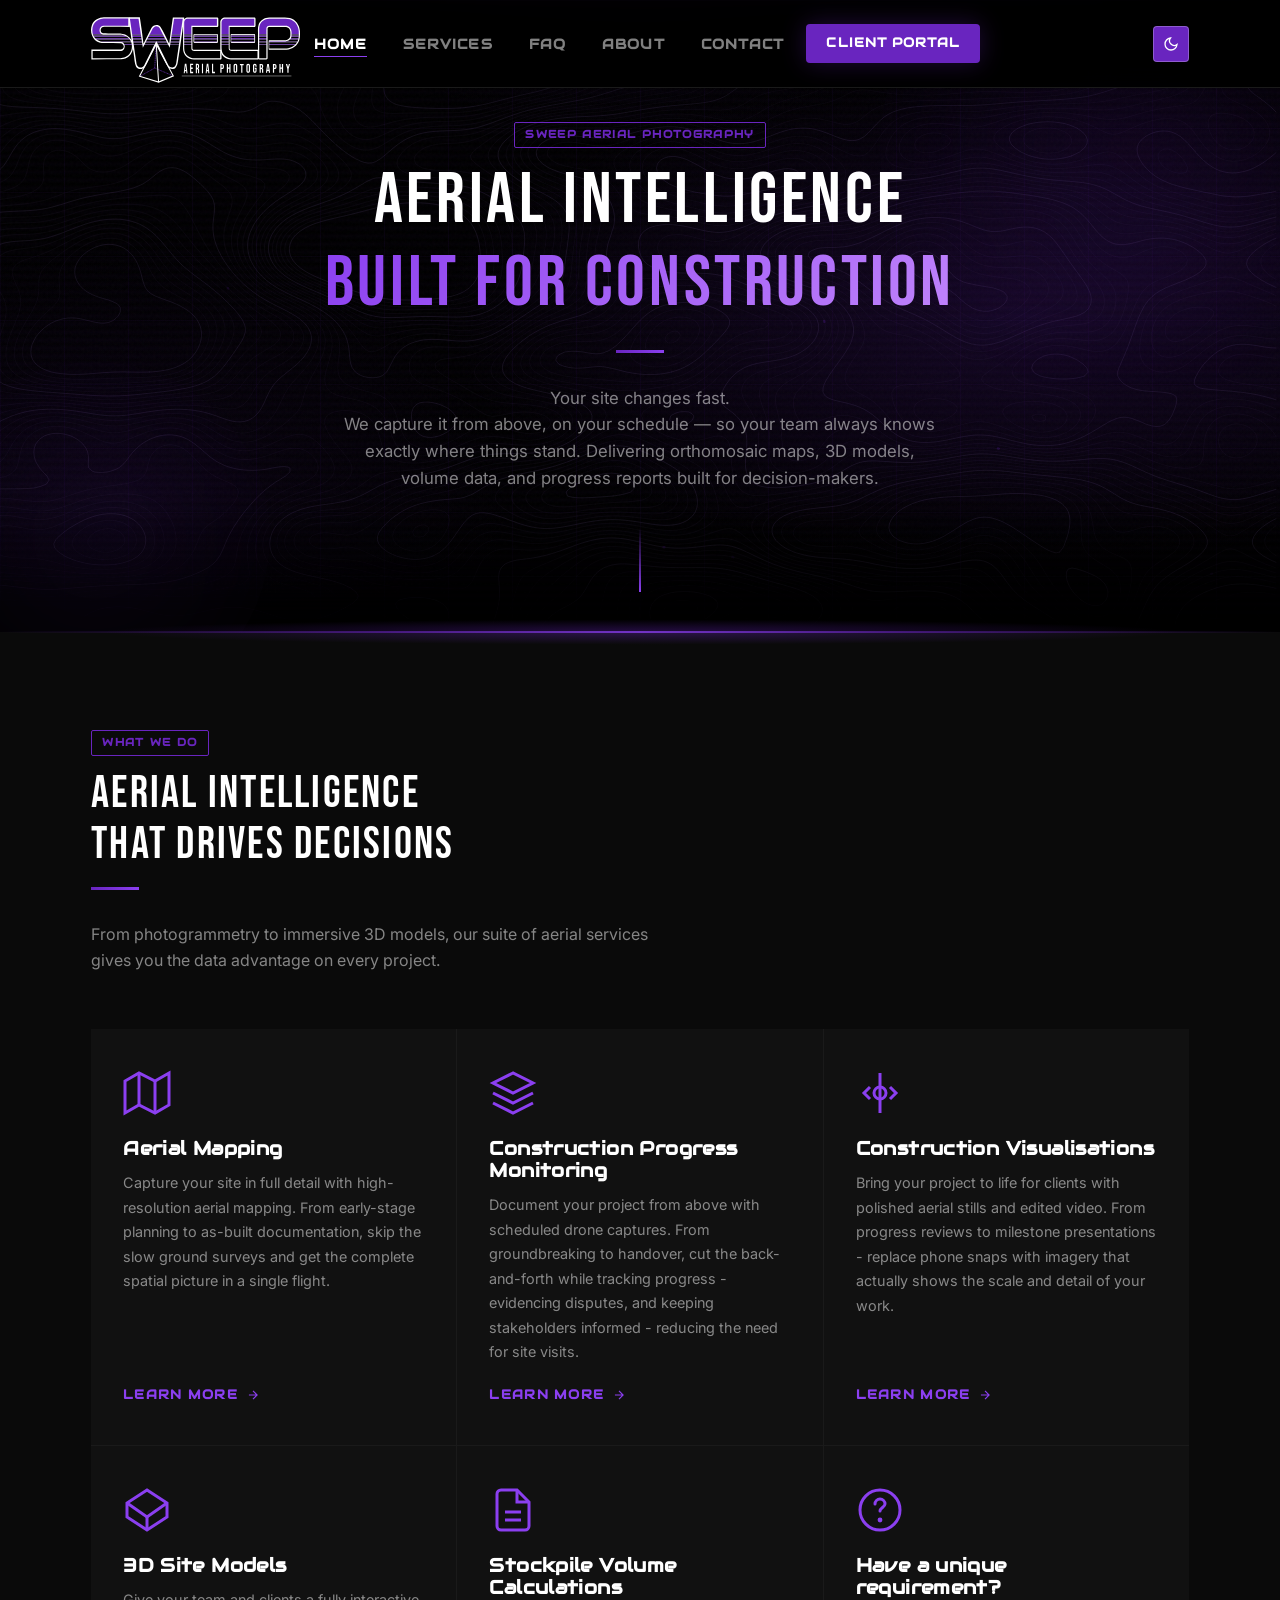
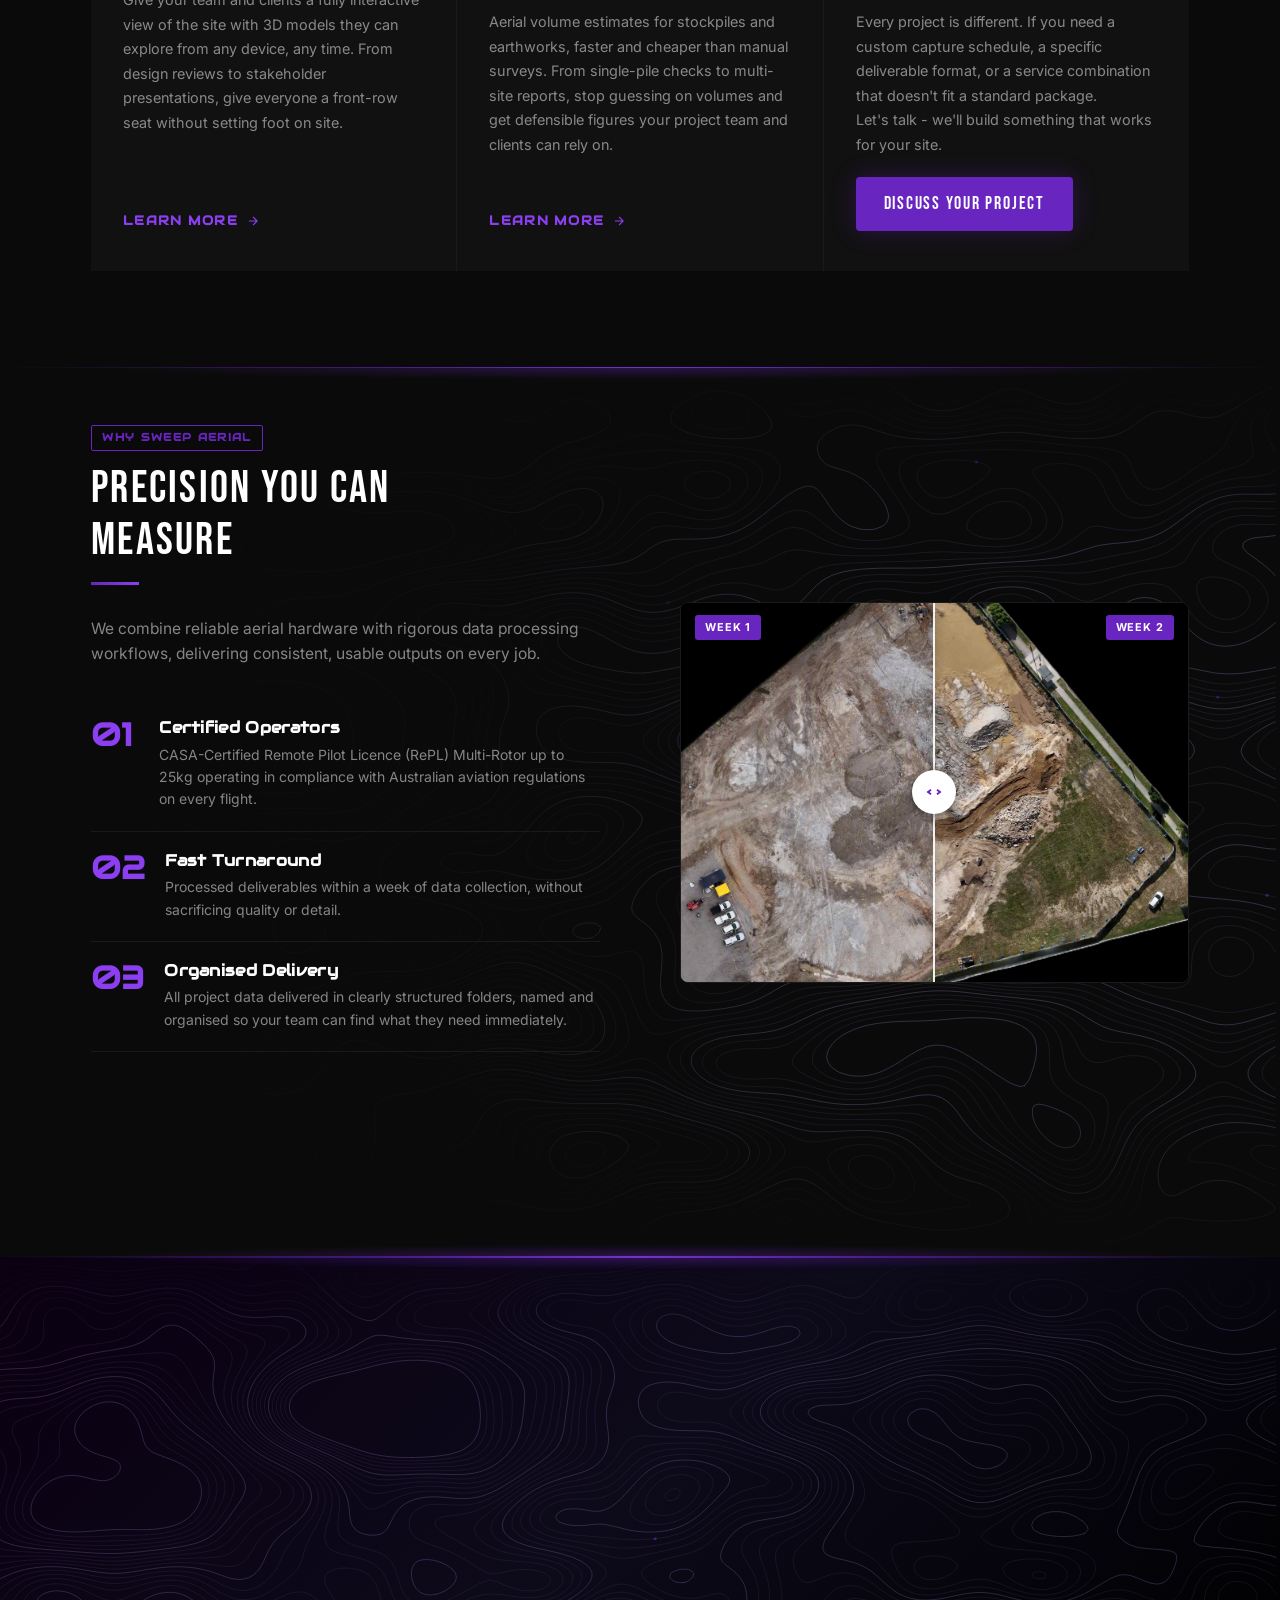
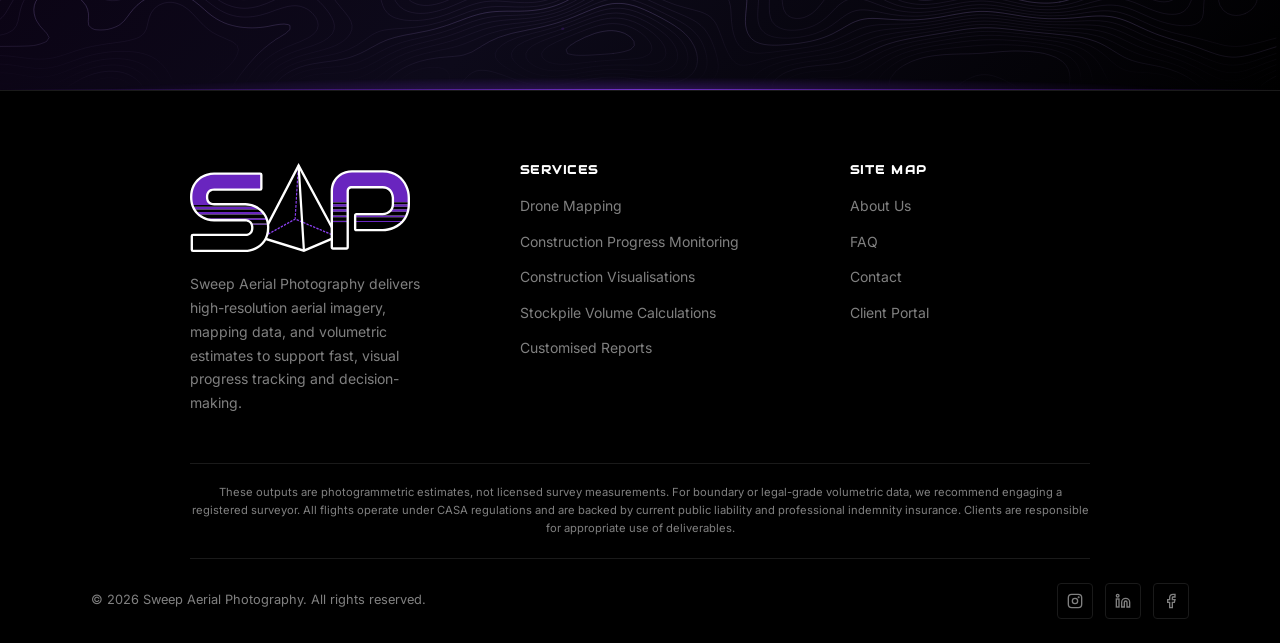
==== commit 8450f5f5: "Add background video to home page hero banner Video plays behind all existing decorative layers (gra" ====
--- a/index.html
+++ b/index.html
@@ -82,6 +82,10 @@
 
 <!-- ── Hero ── -->
 <section class="hero topo-bg-both">
+  <video class="hero__video" autoplay muted loop playsinline>
+    <source src="images/HomeHeroVid.mp4" type="video/mp4">
+  </video>
+  <div class="hero__video-overlay"></div>
   <div class="hero__bg"></div>
   <div class="hero__grid"></div>
   <div class="hero__noise" aria-hidden="true"></div>
--- a/css/style.css
+++ b/css/style.css
@@ -473,6 +473,20 @@
 /* Hero background — matches the coming-soon (index.html) treatment:
    three layered radial gradients, faint scan lines, fractal noise,
    and two floating orbs. */
+.hero__video {
+  position: absolute;
+  inset: 0;
+  width: 100%;
+  height: 100%;
+  object-fit: cover;
+  z-index: 0;
+}
+.hero__video-overlay {
+  position: absolute;
+  inset: 0;
+  background: rgba(0, 0, 0, 0.55);
+  z-index: 0;
+}
 .hero__bg {
   position: absolute;
   inset: 0;
@@ -909,6 +923,7 @@
   flex-direction: column;
   align-items: center;
   justify-content: center;
+  align-self: center;
   gap: 16px;
   position: relative;
   overflow: hidden;
@@ -931,6 +946,11 @@
   inset: 0;
   background: radial-gradient(ellipse at center, var(--purple-glow) 0%, transparent 70%);
 }
+.carousel__visual--embed {
+  background: none;
+  border: none;
+}
+.carousel__visual--embed::before { display: none; }
 
 .carousel__controls {
   display: flex;
@@ -1782,6 +1802,7 @@
 html[data-theme="light"] .carousel__card.topo-bg-right::before { filter: saturate(3) brightness(0.7); opacity: 0.55; }
 html[data-theme="light"] .nav-mobile a[href="portal.html"] { color: var(--purple); }
 html[data-theme="light"] .hero__scan { opacity: 0.4; }
+html[data-theme="light"] .hero__video-overlay { background: rgba(255, 255, 255, 0.65); }
 html[data-theme="light"] .form-control {
   background: #f9fafb;
   color: var(--white);
@@ -1897,9 +1918,13 @@
   height: 100%;
   object-fit: cover;
   object-position: var(--obj-pos, 50% 50%);
+  object-view-box: inset(10%);
   display: block;
   pointer-events: none;
   -webkit-user-drag: none;
+}
+.cslider--no-zoom .cslider__img {
+  object-view-box: none;
 }
 
 .cslider__img--b { z-index: 1; }
